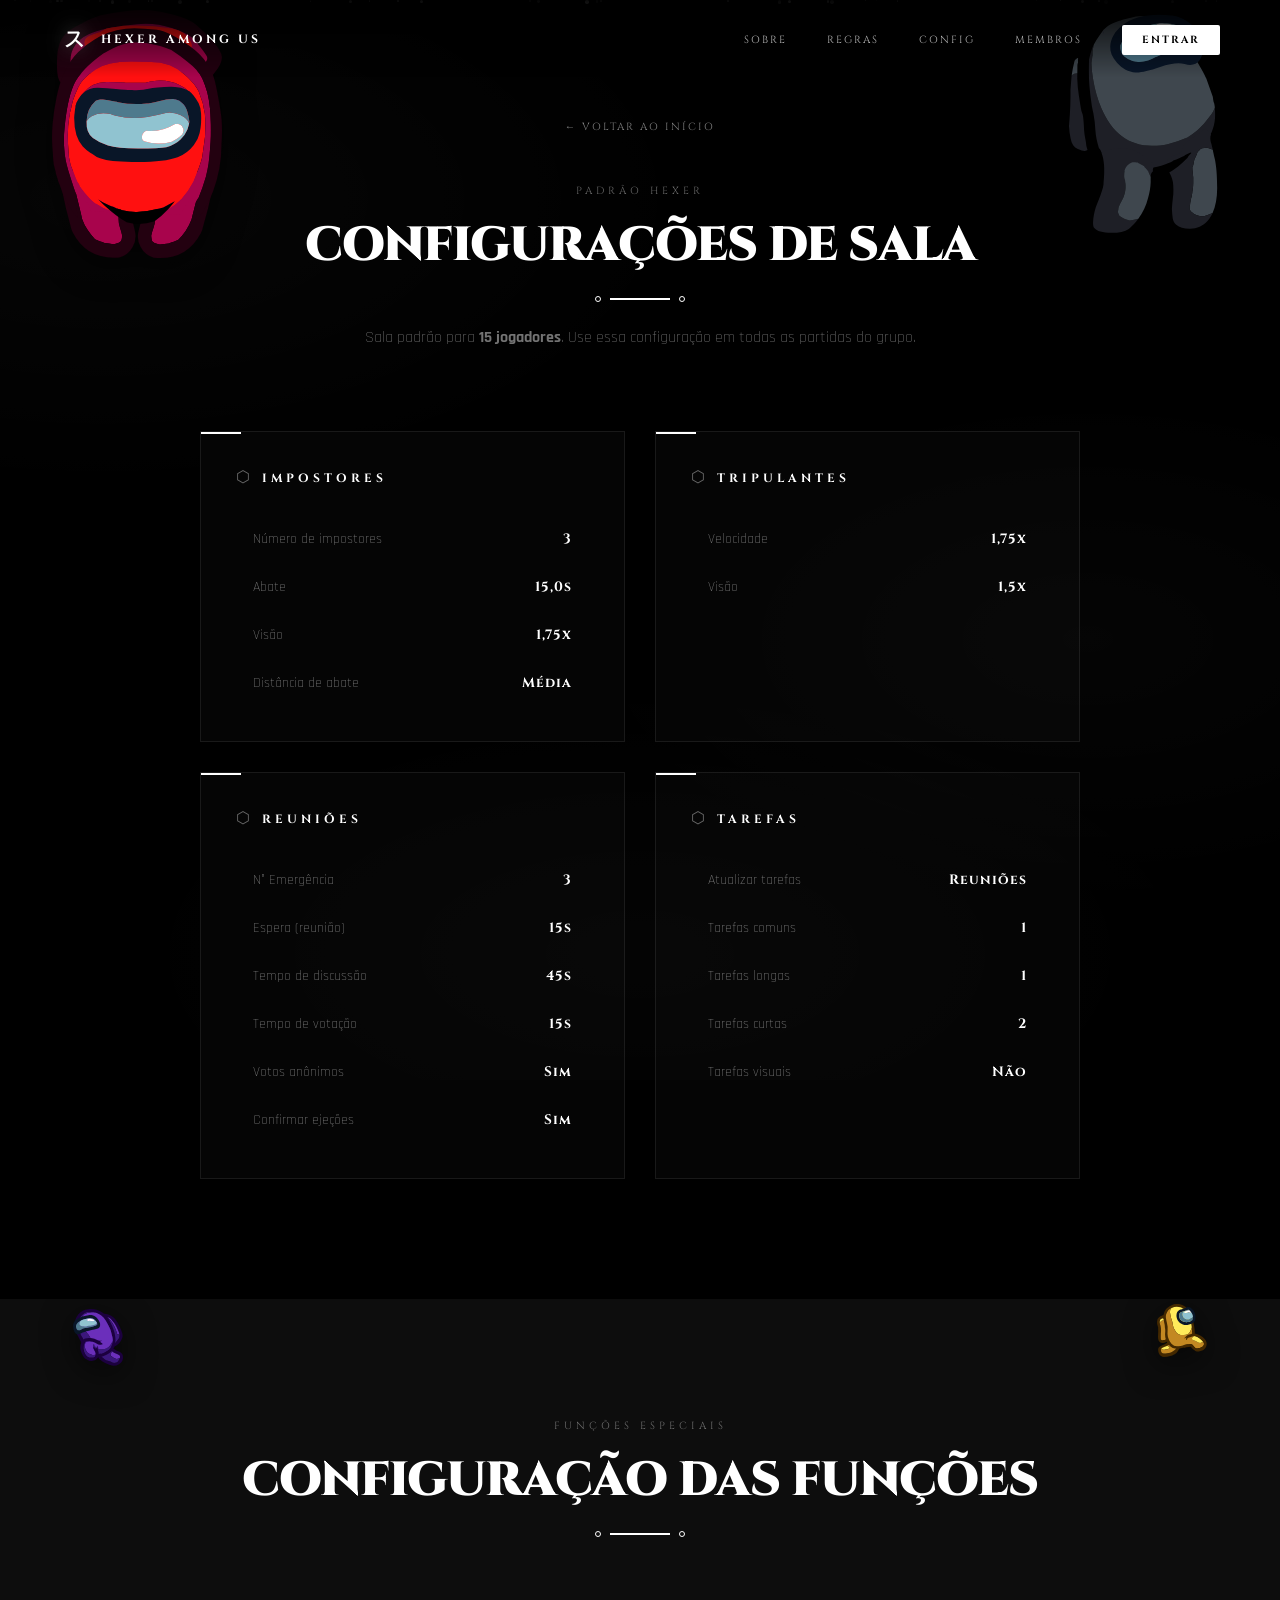
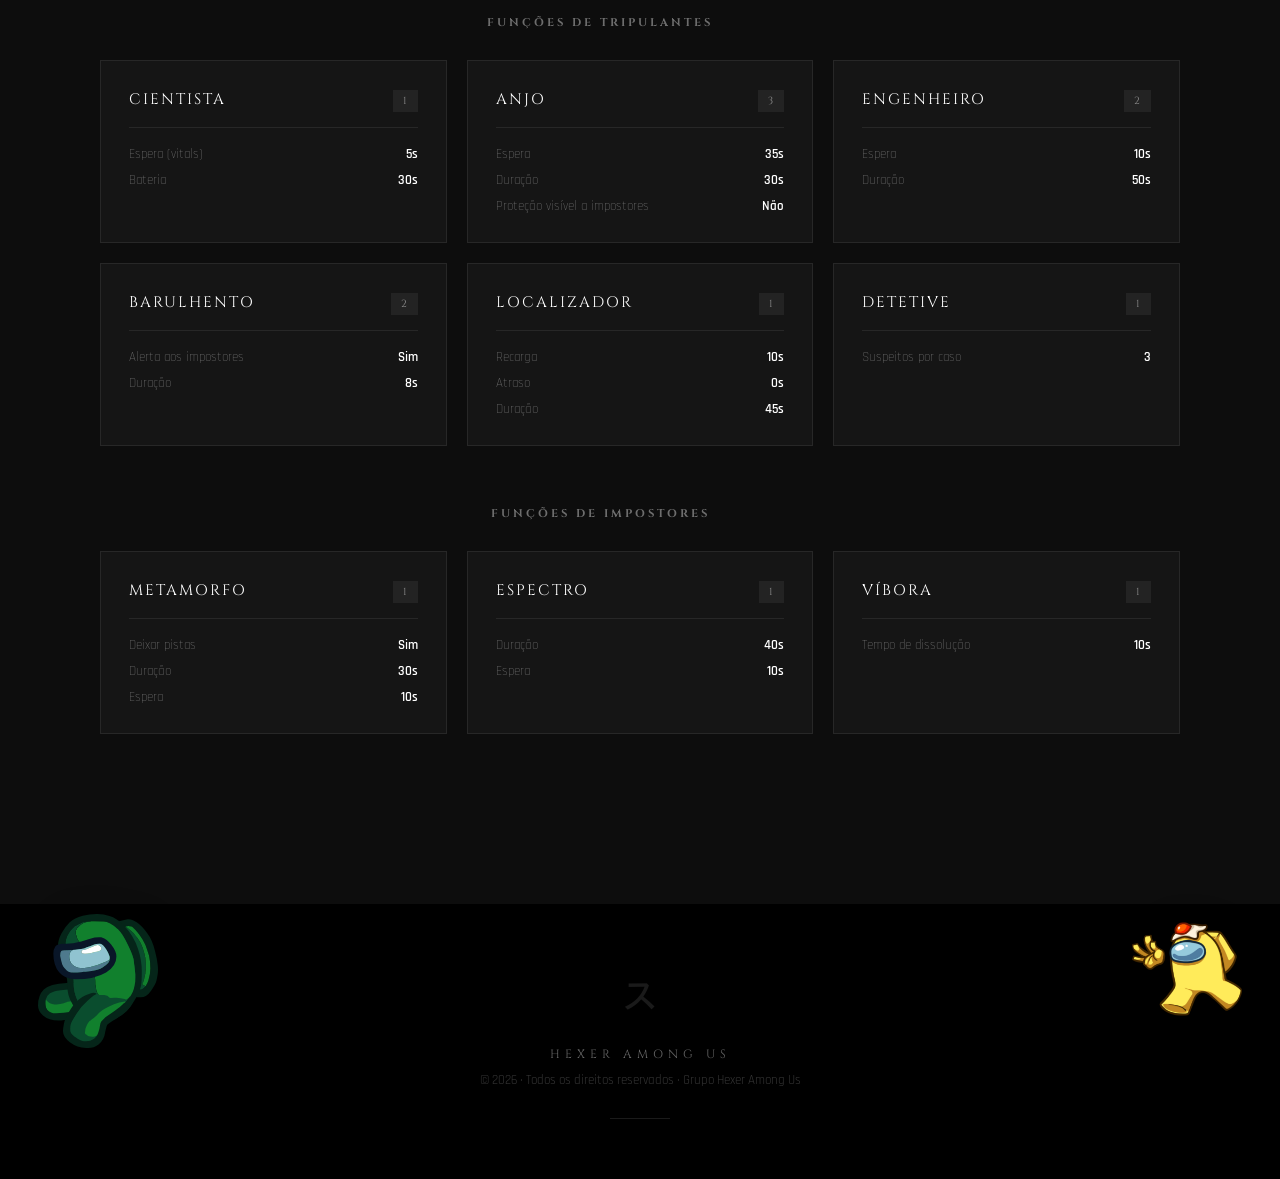
==== config.html @ e17a3321 "Add dedicated room settings page New config.html lists the group's standard Among Us lobby settings " ====
<!DOCTYPE html>
<html lang="pt-BR">
<head>
  <meta charset="UTF-8" />
  <meta name="viewport" content="width=device-width, initial-scale=1.0" />
  <title>ㇲ Hexer Among Us — Configurações</title>
  <meta name="description" content="Configurações padrão de sala do grupo Hexer Among Us: impostores, tripulantes, reuniões, tarefas e todas as funções especiais." />
  <link rel="canonical" href="https://hexer-amongus.site/config.html" />

  <!-- Open Graph -->
  <meta property="og:type" content="website" />
  <meta property="og:locale" content="pt_BR" />
  <meta property="og:site_name" content="Hexer Among Us" />
  <meta property="og:title" content="Configurações de Sala — Hexer Among Us" />
  <meta property="og:description" content="Configurações padrão de sala do grupo Hexer Among Us: impostores, tripulantes, reuniões, tarefas e todas as funções especiais." />
  <meta property="og:url" content="https://hexer-amongus.site/config.html" />
  <meta property="og:image" content="https://hexer-amongus.site/logo.png" />

  <!-- Twitter Card -->
  <meta name="twitter:card" content="summary_large_image" />
  <meta name="twitter:title" content="Configurações de Sala — Hexer Among Us" />
  <meta name="twitter:description" content="Configurações padrão de sala do grupo Hexer Among Us." />
  <meta name="twitter:image" content="https://hexer-amongus.site/logo.png" />

  <link rel="icon" type="image/png" href="logo.png">
  <link rel="apple-touch-icon" href="logo.png">
  <link rel="preconnect" href="https://fonts.googleapis.com">
  <link rel="preconnect" href="https://fonts.gstatic.com" crossorigin>
  <link href="https://fonts.googleapis.com/css2?family=Cinzel:wght@400;600;700;900&family=Metal+Mania&family=Rajdhani:wght@300;400;600;700&display=swap" rel="stylesheet">
  <link rel="stylesheet" href="style.css" />
</head>
<body>

  <!-- Névoa de fundo -->
  <div class="fog"></div>

  <!-- Partículas de fundo -->
  <div class="particles" id="particles"></div>

  <!-- NAV -->
  <nav class="navbar" id="navbar">
    <div class="nav-logo">
      <span class="symbol">ㇲ</span>
      <span class="nav-title">HEXER AMONG US</span>
    </div>
    <ul class="nav-links">
      <li><a href="index.html#sobre">SOBRE</a></li>
      <li><a href="regras.html">REGRAS</a></li>
      <li><a href="config.html">CONFIG</a></li>
      <li><a href="index.html#membros">MEMBROS</a></li>
      <li><a href="index.html#triagem" class="nav-cta">ENTRAR</a></li>
    </ul>
    <div class="hamburger" id="hamburger">
      <span></span><span></span><span></span>
    </div>
  </nav>

  <!-- CONFIGURAÇÕES GERAIS -->
  <section class="section" id="config-geral">
    <img src="crewmates/red.svg" alt="" class="crewmate-decor" style="top:10px; left:1%; --cm-w:170px; --cm-w-m:90px; --cm-rot:-9deg; --cm-delay:0.2s;">
    <img src="crewmates/black.svg" alt="" class="crewmate-decor" style="top:5px; right:1%; --cm-w:170px; --cm-w-m:90px; --cm-rot:9deg; --cm-delay:0.9s;">

    <a href="index.html" class="back-link">← VOLTAR AO INÍCIO</a>

    <div class="section-header">
      <span class="section-tag">PADRÃO HEXER</span>
      <h2 class="section-title">CONFIGURAÇÕES DE SALA</h2>
      <div class="title-line"></div>
      <p class="section-desc">Sala padrão para <strong>15 jogadores</strong>. Use essa configuração em todas as partidas do grupo.</p>
    </div>

    <div class="config-layout">
      <div class="triagem-block reveal">
        <div class="block-header">
          <span class="block-icon">⬡</span>
          <h3>IMPOSTORES</h3>
        </div>
        <div class="spec-list">
          <div class="spec-item"><span class="spec-label">Número de impostores</span><span class="spec-value">3</span></div>
          <div class="spec-item"><span class="spec-label">Abate</span><span class="spec-value">15,0s</span></div>
          <div class="spec-item"><span class="spec-label">Visão</span><span class="spec-value">1,75x</span></div>
          <div class="spec-item"><span class="spec-label">Distância de abate</span><span class="spec-value">Média</span></div>
        </div>
      </div>

      <div class="triagem-block reveal">
        <div class="block-header">
          <span class="block-icon">⬡</span>
          <h3>TRIPULANTES</h3>
        </div>
        <div class="spec-list">
          <div class="spec-item"><span class="spec-label">Velocidade</span><span class="spec-value">1,75x</span></div>
          <div class="spec-item"><span class="spec-label">Visão</span><span class="spec-value">1,5x</span></div>
        </div>
      </div>

      <div class="triagem-block reveal">
        <div class="block-header">
          <span class="block-icon">⬡</span>
          <h3>REUNIÕES</h3>
        </div>
        <div class="spec-list">
          <div class="spec-item"><span class="spec-label">N° Emergência</span><span class="spec-value">3</span></div>
          <div class="spec-item"><span class="spec-label">Espera (reunião)</span><span class="spec-value">15s</span></div>
          <div class="spec-item"><span class="spec-label">Tempo de discussão</span><span class="spec-value">45s</span></div>
          <div class="spec-item"><span class="spec-label">Tempo de votação</span><span class="spec-value">15s</span></div>
          <div class="spec-item"><span class="spec-label">Votos anônimos</span><span class="spec-value">Sim</span></div>
          <div class="spec-item"><span class="spec-label">Confirmar ejeções</span><span class="spec-value">Sim</span></div>
        </div>
      </div>

      <div class="triagem-block reveal">
        <div class="block-header">
          <span class="block-icon">⬡</span>
          <h3>TAREFAS</h3>
        </div>
        <div class="spec-list">
          <div class="spec-item"><span class="spec-label">Atualizar tarefas</span><span class="spec-value">Reuniões</span></div>
          <div class="spec-item"><span class="spec-label">Tarefas comuns</span><span class="spec-value">1</span></div>
          <div class="spec-item"><span class="spec-label">Tarefas longas</span><span class="spec-value">1</span></div>
          <div class="spec-item"><span class="spec-label">Tarefas curtas</span><span class="spec-value">2</span></div>
          <div class="spec-item"><span class="spec-label">Tarefas visuais</span><span class="spec-value">Não</span></div>
        </div>
      </div>
    </div>
  </section>

  <!-- CONFIGURAÇÃO DAS FUNÇÕES -->
  <section class="section dark-section" id="config-funcoes">
    <img src="crewmates/purple.svg" alt="" class="crewmate-decor" style="top:10px; left:1%; --cm-w:170px; --cm-w-m:90px; --cm-rot:-8deg; --cm-delay:0.5s;">
    <img src="crewmates/yellow.svg" alt="" class="crewmate-decor" style="top:5px; right:1%; --cm-w:170px; --cm-w-m:90px; --cm-rot:8deg; --cm-delay:1.3s;">

    <div class="section-header">
      <span class="section-tag">FUNÇÕES ESPECIAIS</span>
      <h2 class="section-title">CONFIGURAÇÃO DAS FUNÇÕES</h2>
      <div class="title-line"></div>
    </div>

    <h3 class="config-sub-title">FUNÇÕES DE TRIPULANTES</h3>
    <div class="roles-grid">
      <div class="role-card">
        <div class="role-card-header">
          <span class="role-name">CIENTISTA</span>
          <span class="role-count">1</span>
        </div>
        <div class="role-specs">
          <div class="role-spec"><span class="role-spec-label">Espera (vitals)</span><span class="role-spec-value">5s</span></div>
          <div class="role-spec"><span class="role-spec-label">Bateria</span><span class="role-spec-value">30s</span></div>
        </div>
      </div>

      <div class="role-card">
        <div class="role-card-header">
          <span class="role-name">ANJO</span>
          <span class="role-count">3</span>
        </div>
        <div class="role-specs">
          <div class="role-spec"><span class="role-spec-label">Espera</span><span class="role-spec-value">35s</span></div>
          <div class="role-spec"><span class="role-spec-label">Duração</span><span class="role-spec-value">30s</span></div>
          <div class="role-spec"><span class="role-spec-label">Proteção visível a impostores</span><span class="role-spec-value">Não</span></div>
        </div>
      </div>

      <div class="role-card">
        <div class="role-card-header">
          <span class="role-name">ENGENHEIRO</span>
          <span class="role-count">2</span>
        </div>
        <div class="role-specs">
          <div class="role-spec"><span class="role-spec-label">Espera</span><span class="role-spec-value">10s</span></div>
          <div class="role-spec"><span class="role-spec-label">Duração</span><span class="role-spec-value">50s</span></div>
        </div>
      </div>

      <div class="role-card">
        <div class="role-card-header">
          <span class="role-name">BARULHENTO</span>
          <span class="role-count">2</span>
        </div>
        <div class="role-specs">
          <div class="role-spec"><span class="role-spec-label">Alerta aos impostores</span><span class="role-spec-value">Sim</span></div>
          <div class="role-spec"><span class="role-spec-label">Duração</span><span class="role-spec-value">8s</span></div>
        </div>
      </div>

      <div class="role-card">
        <div class="role-card-header">
          <span class="role-name">LOCALIZADOR</span>
          <span class="role-count">1</span>
        </div>
        <div class="role-specs">
          <div class="role-spec"><span class="role-spec-label">Recarga</span><span class="role-spec-value">10s</span></div>
          <div class="role-spec"><span class="role-spec-label">Atraso</span><span class="role-spec-value">0s</span></div>
          <div class="role-spec"><span class="role-spec-label">Duração</span><span class="role-spec-value">45s</span></div>
        </div>
      </div>

      <div class="role-card">
        <div class="role-card-header">
          <span class="role-name">DETETIVE</span>
          <span class="role-count">1</span>
        </div>
        <div class="role-specs">
          <div class="role-spec"><span class="role-spec-label">Suspeitos por caso</span><span class="role-spec-value">3</span></div>
        </div>
      </div>
    </div>

    <h3 class="config-sub-title">FUNÇÕES DE IMPOSTORES</h3>
    <div class="roles-grid">
      <div class="role-card">
        <div class="role-card-header">
          <span class="role-name">METAMORFO</span>
          <span class="role-count">1</span>
        </div>
        <div class="role-specs">
          <div class="role-spec"><span class="role-spec-label">Deixar pistas</span><span class="role-spec-value">Sim</span></div>
          <div class="role-spec"><span class="role-spec-label">Duração</span><span class="role-spec-value">30s</span></div>
          <div class="role-spec"><span class="role-spec-label">Espera</span><span class="role-spec-value">10s</span></div>
        </div>
      </div>

      <div class="role-card">
        <div class="role-card-header">
          <span class="role-name">ESPECTRO</span>
          <span class="role-count">1</span>
        </div>
        <div class="role-specs">
          <div class="role-spec"><span class="role-spec-label">Duração</span><span class="role-spec-value">40s</span></div>
          <div class="role-spec"><span class="role-spec-label">Espera</span><span class="role-spec-value">10s</span></div>
        </div>
      </div>

      <div class="role-card">
        <div class="role-card-header">
          <span class="role-name">VÍBORA</span>
          <span class="role-count">1</span>
        </div>
        <div class="role-specs">
          <div class="role-spec"><span class="role-spec-label">Tempo de dissolução</span><span class="role-spec-value">10s</span></div>
        </div>
      </div>
    </div>
  </section>

  <!-- FOOTER -->
  <footer class="footer">
    <img src="crewmates/green.svg" alt="" class="crewmate-decor" style="top:10px; left:3%; --cm-w:120px; --cm-w-m:64px; --cm-rot:-6deg; --cm-delay:0.7s;">
    <img src="crewmates/amy.webp" alt="" class="crewmate-decor" style="top:10px; right:3%; --cm-w:110px; --cm-w-m:60px; --cm-rot:7deg; --cm-delay:1.6s;">
    <div class="footer-symbol">ㇲ</div>
    <div class="footer-content">
      <p class="footer-name">HEXER AMONG US</p>
      <p class="footer-copy">© 2026 · Todos os direitos reservados · Grupo Hexer Among Us</p>
    </div>
    <div class="footer-line"></div>
  </footer>

  <script src="script.js"></script>
</body>
</html>
---- style.css ----
/* ===== RESET & BASE ===== */
*, *::before, *::after { box-sizing: border-box; margin: 0; padding: 0; }

:root {
  --black: #000000;
  --white: #ffffff;
  --gray-100: #f5f5f5;
  --gray-200: #e0e0e0;
  --gray-400: #999999;
  --gray-600: #555555;
  --gray-800: #1a1a1a;
  --gray-900: #0d0d0d;
  --accent: #ffffff;
  --glow: rgba(255,255,255,0.15);
  --font-main: 'Cinzel', serif;
  --font-display: 'Metal Mania', cursive;
  --font-body: 'Rajdhani', sans-serif;
}

html { scroll-behavior: smooth; }

/* ===== CREWMATE DECOR ===== */
.crewmate-decor {
  position: absolute;
  width: var(--cm-w, 110px);
  height: auto;
  pointer-events: none;
  z-index: 1;
  filter: drop-shadow(0 8px 16px rgba(0,0,0,0.6));
  animation: crewmateFloat 4s ease-in-out infinite;
  animation-delay: var(--cm-delay, 0s);
}

@keyframes crewmateFloat {
  0%, 100% { transform: translateY(0) rotate(var(--cm-rot, 0deg)); }
  50% { transform: translateY(-16px) rotate(var(--cm-rot, 0deg)); }
}

@media (max-width: 900px) {
  .crewmate-decor { width: var(--cm-w-m, 64px); }
}

/* ===== GALLERY BANNERS ===== */
.gallery-banner {
  display: block;
  width: 100%;
  max-width: 1200px;
  margin: 60px auto 0;
  border: 1px solid rgba(255,255,255,0.1);
  box-shadow: 0 0 40px rgba(255,255,255,0.05);
}

/* ===== BACK LINK ===== */
.back-link {
  display: block;
  text-align: center;
  font-family: var(--font-main);
  font-size: 0.65rem;
  letter-spacing: 2px;
  color: rgba(255,255,255,0.5);
  text-decoration: none;
  margin-bottom: 50px;
  transition: color 0.3s;
}

.back-link:hover { color: white; }

body {
  background: var(--black);
  color: var(--white);
  font-family: var(--font-body);
  overflow-x: hidden;
}

/* ===== SCROLLBAR ===== */
::-webkit-scrollbar { width: 4px; }
::-webkit-scrollbar-track { background: #000; }
::-webkit-scrollbar-thumb { background: #fff; border-radius: 2px; }

/* ===== PARTICLES ===== */
.particles {
  position: fixed;
  top: 0; left: 0;
  width: 100%; height: 100%;
  pointer-events: none;
  z-index: 0;
  overflow: hidden;
}

.particle {
  position: absolute;
  background: white;
  border-radius: 50%;
  animation: floatParticle linear infinite;
  opacity: 0;
}

@keyframes floatParticle {
  0% { transform: translateY(100vh) rotate(0deg); opacity: 0; }
  10% { opacity: 1; }
  90% { opacity: 0.3; }
  100% { transform: translateY(-100px) rotate(720deg); opacity: 0; }
}

/* ===== FOG ===== */
.fog {
  position: fixed;
  top: -20%; left: -20%;
  width: 140%; height: 140%;
  pointer-events: none;
  z-index: 1;
  opacity: 0.5;
  background:
    radial-gradient(ellipse 50% 35% at 20% 30%, rgba(255,255,255,0.05), transparent 70%),
    radial-gradient(ellipse 40% 30% at 75% 65%, rgba(255,255,255,0.04), transparent 70%),
    radial-gradient(ellipse 45% 30% at 50% 90%, rgba(255,255,255,0.035), transparent 70%);
  animation: fogDrift 30s ease-in-out infinite;
}

@keyframes fogDrift {
  0%, 100% { transform: translate(0, 0) scale(1); }
  50% { transform: translate(-2%, 2%) scale(1.05); }
}

/* ===== NAVBAR ===== */
.navbar {
  position: fixed;
  top: 0; left: 0; right: 0;
  z-index: 100;
  display: flex;
  align-items: center;
  justify-content: space-between;
  padding: 20px 60px;
  background: linear-gradient(to bottom, rgba(0,0,0,0.9), transparent);
  transition: all 0.4s;
}

.navbar.scrolled {
  background: rgba(0,0,0,0.95);
  backdrop-filter: blur(10px);
  border-bottom: 1px solid rgba(255,255,255,0.1);
  padding: 15px 60px;
}

.nav-logo {
  display: flex;
  align-items: center;
  gap: 12px;
  text-decoration: none;
}

.nav-logo .symbol {
  font-size: 1.8rem;
  color: white;
  text-shadow: 0 0 20px rgba(255,255,255,0.6);
  animation: symbolPulse 3s ease-in-out infinite;
}

@keyframes symbolPulse {
  0%, 100% { text-shadow: 0 0 20px rgba(255,255,255,0.6); }
  50% { text-shadow: 0 0 40px rgba(255,255,255,1), 0 0 60px rgba(255,255,255,0.4); }
}

.nav-title {
  font-family: var(--font-main);
  font-size: 0.75rem;
  font-weight: 700;
  letter-spacing: 3px;
  color: white;
}

.nav-links {
  display: flex;
  list-style: none;
  gap: 40px;
  align-items: center;
}

.nav-links a {
  font-family: var(--font-main);
  font-size: 0.65rem;
  letter-spacing: 2px;
  color: rgba(255,255,255,0.7);
  text-decoration: none;
  transition: all 0.3s;
  position: relative;
}

.nav-links a::after {
  content: '';
  position: absolute;
  bottom: -4px; left: 0;
  width: 0; height: 1px;
  background: white;
  transition: width 0.3s;
}

.nav-links a:hover { color: white; }
.nav-links a:hover::after { width: 100%; }

.nav-links a.nav-cta {
  color: black;
  background: white;
  padding: 8px 20px;
  border-radius: 2px;
  font-weight: 700;
}

.nav-links a.nav-cta:hover {
  background: transparent;
  color: white;
  box-shadow: inset 0 0 0 1px white;
}

.nav-links a.nav-cta::after { display: none; }

.hamburger {
  display: none;
  flex-direction: column;
  gap: 5px;
  cursor: pointer;
  padding: 5px;
}

.hamburger span {
  width: 25px; height: 2px;
  background: white;
  transition: all 0.3s;
}

/* ===== HERO ===== */
.hero {
  position: relative;
  min-height: 100vh;
  display: flex;
  align-items: center;
  justify-content: center;
  overflow: hidden;
  z-index: 3;
}

.hero-bg-text {
  position: absolute;
  font-family: var(--font-display);
  font-size: clamp(100px, 20vw, 280px);
  font-weight: 400;
  color: transparent;
  -webkit-text-stroke: 1px rgba(255,255,255,0.05);
  top: 50%;
  left: 50%;
  transform: translate(-50%, -50%);
  white-space: nowrap;
  user-select: none;
  animation: bgTextDrift 20s ease-in-out infinite;
  z-index: 0;
}

@keyframes bgTextDrift {
  0%, 100% { transform: translate(-50%, -50%) skewX(0deg); }
  25% { transform: translate(-51%, -49%) skewX(-1deg); }
  75% { transform: translate(-49%, -51%) skewX(1deg); }
}

.hero-content {
  position: relative;
  z-index: 5;
  display: flex;
  align-items: center;
  gap: 80px;
  padding: 120px 60px 80px;
  max-width: 1200px;
  width: 100%;
}

/* Symbol */
.symbol-container {
  position: relative;
  width: 220px;
  height: 220px;
  flex-shrink: 0;
  display: flex;
  align-items: center;
  justify-content: center;
}

.symbol-ring {
  position: absolute;
  border-radius: 50%;
  border: 1px solid rgba(255,255,255,0.3);
  animation: ringRotate linear infinite;
}

.ring-1 { width: 100%; height: 100%; animation-duration: 20s; animation-direction: normal; }
.ring-2 { width: 80%; height: 80%; animation-duration: 14s; animation-direction: reverse; border-style: dashed; }
.ring-3 { width: 60%; height: 60%; animation-duration: 8s; animation-direction: normal; border-color: rgba(255,255,255,0.6); }

@keyframes ringRotate {
  from { transform: rotate(0deg); }
  to { transform: rotate(360deg); }
}

.hero-logo {
  width: 85%;
  height: 85%;
  object-fit: contain;
  border-radius: 50%;
  z-index: 2;
  animation: logoGlow 3s ease-in-out infinite;
  filter: drop-shadow(0 0 20px rgba(255,255,255,0.4));
}

@keyframes logoGlow {
  0%, 100% {
    filter: drop-shadow(0 0 20px rgba(255,255,255,0.4));
    transform: scale(1);
  }
  50% {
    filter: drop-shadow(0 0 40px rgba(255,255,255,0.8)) drop-shadow(0 0 80px rgba(255,255,255,0.3));
    transform: scale(1.03);
  }
}

/* Hero text */
.hero-text {
  flex: 1;
}

.hero-tag {
  font-family: var(--font-main);
  font-size: 0.65rem;
  letter-spacing: 5px;
  color: rgba(255,255,255,0.5);
  margin-bottom: 20px;
  animation: fadeInUp 0.8s ease 0.2s both;
}

.hero-title {
  font-family: var(--font-main);
  font-weight: 900;
  line-height: 1;
  margin-bottom: 25px;
}

.hero-title .line-1 {
  display: block;
  font-family: var(--font-display);
  font-weight: 400;
  font-size: clamp(3.2rem, 9vw, 6.5rem);
  background: linear-gradient(180deg, #ffffff 0%, #c7c7c7 40%, #7a7a7a 55%, #e8e8e8 75%, #9a9a9a 100%);
  -webkit-background-clip: text;
  background-clip: text;
  color: transparent;
  text-shadow: 0 2px 20px rgba(255,255,255,0.15);
  animation: fadeInUp 0.8s ease 0.4s both;
  letter-spacing: 1px;
}

.hero-title .line-2 {
  display: block;
  font-size: clamp(1.5rem, 4vw, 3rem);
  color: rgba(255,255,255,0.6);
  letter-spacing: 8px;
  animation: fadeInUp 0.8s ease 0.6s both;
}

.hero-sub {
  font-family: var(--font-body);
  font-size: 1.1rem;
  color: rgba(255,255,255,0.5);
  line-height: 1.8;
  margin-bottom: 40px;
  font-weight: 300;
  animation: fadeInUp 0.8s ease 0.8s both;
}

.hero-buttons {
  display: flex;
  gap: 20px;
  flex-wrap: wrap;
  animation: fadeInUp 0.8s ease 1s both;
}

@keyframes fadeInUp {
  from { opacity: 0; transform: translateY(30px); }
  to { opacity: 1; transform: translateY(0); }
}

/* Buttons */
.btn {
  font-family: var(--font-main);
  font-size: 0.7rem;
  letter-spacing: 2px;
  padding: 15px 35px;
  text-decoration: none;
  display: inline-flex;
  align-items: center;
  gap: 10px;
  transition: all 0.3s;
  border: none;
  cursor: pointer;
  position: relative;
  overflow: hidden;
}

.btn::before {
  content: '';
  position: absolute;
  top: 0; left: -100%;
  width: 100%; height: 100%;
  background: linear-gradient(90deg, transparent, rgba(255,255,255,0.1), transparent);
  transition: left 0.5s;
}

.btn:hover::before { left: 100%; }

.btn-primary {
  background: white;
  color: black;
  font-weight: 700;
  clip-path: polygon(10px 0%, 100% 0%, calc(100% - 10px) 100%, 0% 100%);
}

.btn-primary:hover {
  background: transparent;
  color: white;
  box-shadow: inset 0 0 0 2px white, 0 0 30px rgba(255,255,255,0.3);
  clip-path: polygon(10px 0%, 100% 0%, calc(100% - 10px) 100%, 0% 100%);
}

.btn-secondary {
  background: transparent;
  color: white;
  border: 1px solid rgba(255,255,255,0.4);
}

.btn-secondary:hover {
  border-color: white;
  box-shadow: 0 0 20px rgba(255,255,255,0.2);
}

.btn-large {
  padding: 20px 50px;
  font-size: 0.85rem;
  letter-spacing: 3px;
}

.btn-icon {
  font-size: 1.1rem;
}

/* Scroll indicator */
.scroll-indicator {
  position: absolute;
  bottom: 40px;
  left: 50%;
  transform: translateX(-50%);
  display: flex;
  flex-direction: column;
  align-items: center;
  gap: 10px;
  z-index: 5;
  animation: fadeIn 1s ease 1.5s both;
}

@keyframes fadeIn {
  from { opacity: 0; }
  to { opacity: 1; }
}

.scroll-line {
  width: 1px;
  height: 50px;
  background: linear-gradient(to bottom, transparent, white);
  animation: scrollLine 2s ease-in-out infinite;
}

@keyframes scrollLine {
  0%, 100% { transform: scaleY(1); opacity: 1; }
  50% { transform: scaleY(0.5); opacity: 0.5; }
}

.scroll-indicator span { display: none; }

/* ===== SECTIONS ===== */
.section {
  position: relative;
  z-index: 3;
  padding: 120px 60px;
  max-width: 1200px;
  margin: 0 auto;
}

.dark-section {
  background: var(--gray-900);
  max-width: 100%;
  padding: 120px 0;
}

.dark-section > * {
  max-width: 1200px;
  margin-left: auto;
  margin-right: auto;
  padding-left: 60px;
  padding-right: 60px;
}

.dark-section .section-header {
  max-width: 1200px;
  padding-left: 60px;
  padding-right: 60px;
}

.section-header {
  text-align: center;
  margin-bottom: 80px;
}

.section-tag {
  font-family: var(--font-main);
  font-size: 0.65rem;
  letter-spacing: 4px;
  color: rgba(255,255,255,0.4);
  display: block;
  margin-bottom: 15px;
}

.section-title {
  font-family: var(--font-main);
  font-size: clamp(1.8rem, 4vw, 3rem);
  font-weight: 900;
  letter-spacing: -1px;
  color: white;
  margin-bottom: 20px;
}

.title-line {
  width: 60px;
  height: 2px;
  background: white;
  margin: 0 auto;
  position: relative;
}

.title-line::before, .title-line::after {
  content: '';
  position: absolute;
  top: 50%;
  transform: translateY(-50%);
  width: 6px; height: 6px;
  border: 1px solid white;
  border-radius: 50%;
}

.title-line::before { left: -15px; }
.title-line::after { right: -15px; }

.section-desc {
  max-width: 560px;
  margin: 24px auto 0;
  font-size: 1rem;
  color: rgba(255,255,255,0.45);
  font-weight: 300;
  line-height: 1.7;
}

/* ===== CONFIG PAGE ===== */
.config-layout {
  display: grid;
  grid-template-columns: 1fr 1fr;
  gap: 30px;
  max-width: 1000px;
  margin: 0 auto;
  padding: 0 60px;
}

.spec-list {
  display: flex;
  flex-direction: column;
  gap: 2px;
}

.spec-item {
  display: flex;
  justify-content: space-between;
  align-items: center;
  gap: 20px;
  padding: 13px 16px;
  border: 1px solid transparent;
  transition: all 0.3s;
}

.spec-item:hover {
  border-color: rgba(255,255,255,0.1);
  background: rgba(255,255,255,0.03);
}

.spec-label {
  font-size: 0.85rem;
  color: rgba(255,255,255,0.5);
  font-weight: 300;
}

.spec-value {
  font-family: var(--font-main);
  font-size: 0.85rem;
  font-weight: 700;
  letter-spacing: 1px;
  color: white;
  flex-shrink: 0;
  text-align: right;
}

.config-sub-title {
  font-family: var(--font-main);
  font-size: 0.7rem;
  letter-spacing: 3px;
  color: rgba(255,255,255,0.4);
  text-align: center;
  margin: 60px 0 30px;
}

.config-sub-title:first-of-type { margin-top: 0; }

.roles-grid {
  display: grid;
  grid-template-columns: repeat(auto-fill, minmax(260px, 1fr));
  gap: 20px;
  max-width: 1200px;
  margin: 0 auto 50px;
  padding: 0 60px;
}

.role-card {
  background: rgba(255,255,255,0.03);
  border: 1px solid rgba(255,255,255,0.08);
  padding: 28px;
  transition: all 0.3s;
}

.role-card:hover {
  background: rgba(255,255,255,0.06);
  border-color: rgba(255,255,255,0.2);
}

.role-card-header {
  display: flex;
  justify-content: space-between;
  align-items: baseline;
  margin-bottom: 18px;
  padding-bottom: 15px;
  border-bottom: 1px solid rgba(255,255,255,0.08);
}

.role-name {
  font-family: var(--font-main);
  font-size: 0.95rem;
  letter-spacing: 2px;
  color: white;
}

.role-count {
  font-family: var(--font-main);
  font-size: 0.65rem;
  letter-spacing: 1px;
  color: rgba(255,255,255,0.5);
  background: rgba(255,255,255,0.06);
  padding: 4px 10px;
}

.role-specs {
  display: flex;
  flex-direction: column;
  gap: 10px;
}

.role-spec {
  display: flex;
  justify-content: space-between;
  gap: 12px;
  font-size: 0.8rem;
}

.role-spec-label {
  color: rgba(255,255,255,0.4);
  font-weight: 300;
}

.role-spec-value {
  color: white;
  font-weight: 600;
  text-align: right;
  flex-shrink: 0;
}

@media (max-width: 900px) {
  .config-layout { grid-template-columns: 1fr; padding: 0 25px; }
  .roles-grid { padding: 0 25px; grid-template-columns: 1fr; }
}

/* ===== ABOUT CARDS ===== */
.about-grid {
  display: grid;
  grid-template-columns: repeat(3, 1fr);
  gap: 30px;
  margin-bottom: 80px;
}

.about-card {
  background: rgba(255,255,255,0.03);
  border: 1px solid rgba(255,255,255,0.08);
  padding: 40px 30px;
  position: relative;
  overflow: hidden;
  transition: all 0.4s;
  opacity: 0;
  transform: translateY(30px);
  animation: cardReveal 0.6s ease forwards;
}

.about-card:hover {
  background: rgba(255,255,255,0.07);
  border-color: rgba(255,255,255,0.3);
  transform: translateY(-5px) !important;
}

.about-card::before {
  content: '';
  position: absolute;
  top: 0; left: 0;
  width: 3px; height: 0;
  background: white;
  transition: height 0.4s;
}

.about-card:hover::before { height: 100%; }

.about-card.featured {
  background: rgba(255,255,255,0.06);
  border-color: rgba(255,255,255,0.2);
  transform: translateY(-10px) !important;
}

.about-card.featured:hover {
  transform: translateY(-15px) !important;
}

.card-badge {
  position: absolute;
  top: 20px; right: 20px;
  font-family: var(--font-main);
  font-size: 0.5rem;
  letter-spacing: 2px;
  color: black;
  background: white;
  padding: 4px 10px;
}

.card-icon {
  width: 60px;
  height: 60px;
  margin-bottom: 25px;
  display: flex;
  align-items: center;
  justify-content: center;
}

.card-icon svg { width: 40px; height: 40px; }

.symbol-small {
  font-size: 2.5rem;
  color: white;
  text-shadow: 0 0 20px rgba(255,255,255,0.5);
}

.about-card h3 {
  font-family: var(--font-main);
  font-size: 0.9rem;
  letter-spacing: 3px;
  margin-bottom: 15px;
  color: white;
}

.about-card p {
  font-size: 0.95rem;
  color: rgba(255,255,255,0.5);
  line-height: 1.8;
  font-weight: 300;
}

@keyframes cardReveal {
  to { opacity: 1; transform: translateY(0); }
}

/* ===== RULES ===== */
.rules-grid {
  display: grid;
  grid-template-columns: 1fr;
  max-width: 800px;
  margin: 0 auto;
  gap: 2px;
  background: rgba(255,255,255,0.05);
}

.rule-item {
  display: flex;
  gap: 25px;
  padding: 35px 40px;
  background: var(--gray-900);
  transition: all 0.3s;
  opacity: 0;
  transform: translateX(-20px);
}

.rule-item.visible {
  animation: slideIn 0.5s ease forwards;
}

@keyframes slideIn {
  to { opacity: 1; transform: translateX(0); }
}

.rule-item:hover {
  background: rgba(255,255,255,0.05);
}

.rule-number {
  font-family: var(--font-main);
  font-size: 2rem;
  font-weight: 900;
  color: rgba(255,255,255,0.1);
  flex-shrink: 0;
  line-height: 1;
  transition: color 0.3s;
}

.rule-item:hover .rule-number { color: rgba(255,255,255,0.4); }

.rule-content h4 {
  font-family: var(--font-main);
  font-size: 0.75rem;
  letter-spacing: 2px;
  margin-bottom: 10px;
  color: white;
}

.rule-content p {
  font-size: 0.9rem;
  color: rgba(255,255,255,0.4);
  line-height: 1.7;
}

/* ===== HIERARCHY ===== */
.hierarchy {
  display: flex;
  flex-direction: column;
  gap: 3px;
}

.tier {
  display: flex;
  align-items: center;
  gap: 40px;
  padding: 35px 50px;
  background: rgba(255,255,255,0.02);
  border: 1px solid rgba(255,255,255,0.06);
  position: relative;
  overflow: hidden;
  transition: all 0.4s;
  opacity: 0;
  transform: translateX(-30px);
}

.tier.visible {
  animation: tierReveal 0.6s ease forwards;
}

@keyframes tierReveal {
  to { opacity: 1; transform: translateX(0); }
}

.tier:hover {
  background: rgba(255,255,255,0.06);
  border-color: rgba(255,255,255,0.2);
  padding-left: 60px;
}

.tier-1 {
  background: rgba(255,255,255,0.06);
  border-color: rgba(255,255,255,0.2);
}

.tier-badge {
  font-size: 2rem;
  min-width: 80px;
  text-align: center;
  color: white;
  text-shadow: 0 0 20px rgba(255,255,255,0.5);
}

.tier-rank {
  font-family: var(--font-main);
  font-size: 0.55rem;
  letter-spacing: 4px;
  color: rgba(255,255,255,0.4);
  display: block;
  margin-bottom: 8px;
}

.tier-info h3 {
  font-family: var(--font-main);
  font-size: 1rem;
  letter-spacing: 3px;
  margin-bottom: 8px;
  color: white;
}

.tier-info p {
  font-size: 0.9rem;
  color: rgba(255,255,255,0.4);
}

.tier-glow {
  position: absolute;
  right: -50px; top: 50%;
  transform: translateY(-50%);
  width: 200px; height: 200px;
  background: radial-gradient(circle, rgba(255,255,255,0.05), transparent 70%);
  pointer-events: none;
}

/* ===== CTA ===== */
.cta-section {
  position: relative;
  text-align: center;
  padding: 150px 60px;
  max-width: 100%;
  background: rgba(255,255,255,0.02);
  border-top: 1px solid rgba(255,255,255,0.08);
  border-bottom: 1px solid rgba(255,255,255,0.08);
  overflow: hidden;
}

.cta-bg-symbol {
  position: absolute;
  font-size: 30vw;
  color: transparent;
  -webkit-text-stroke: 1px rgba(255,255,255,0.03);
  top: 50%;
  left: 50%;
  transform: translate(-50%, -50%);
  user-select: none;
  animation: bgSymbolRotate 30s linear infinite;
  pointer-events: none;
}

@keyframes bgSymbolRotate {
  0% { transform: translate(-50%, -50%) rotate(0deg) scale(1); }
  50% { transform: translate(-50%, -50%) rotate(180deg) scale(1.1); }
  100% { transform: translate(-50%, -50%) rotate(360deg) scale(1); }
}

.cta-content {
  position: relative;
  z-index: 5;
  max-width: 700px;
  margin: 0 auto;
}

.cta-title {
  font-family: var(--font-main);
  font-size: clamp(2.5rem, 6vw, 5rem);
  font-weight: 900;
  line-height: 1.1;
  margin: 20px 0 30px;
  color: white;
}

.cta-title span {
  -webkit-text-stroke: 2px white;
  color: transparent;
}

.cta-desc {
  font-size: 1.1rem;
  color: rgba(255,255,255,0.5);
  line-height: 1.8;
  margin-bottom: 50px;
}

.cta-steps {
  display: flex;
  align-items: center;
  justify-content: center;
  gap: 20px;
  margin-bottom: 50px;
  flex-wrap: wrap;
}

.step {
  display: flex;
  flex-direction: column;
  align-items: center;
  gap: 10px;
}

.step-num {
  width: 50px;
  height: 50px;
  border: 2px solid rgba(255,255,255,0.3);
  display: flex;
  align-items: center;
  justify-content: center;
  font-family: var(--font-main);
  font-size: 1rem;
  font-weight: 700;
  color: white;
  transition: all 0.3s;
}

.step:hover .step-num {
  border-color: white;
  background: rgba(255,255,255,0.1);
  box-shadow: 0 0 20px rgba(255,255,255,0.2);
}

.step span {
  font-family: var(--font-main);
  font-size: 0.5rem;
  letter-spacing: 2px;
  color: rgba(255,255,255,0.4);
  text-align: center;
  max-width: 80px;
}

.step-arrow {
  font-size: 1.2rem;
  color: rgba(255,255,255,0.2);
  margin-top: -20px;
}

.whatsapp-btn {
  clip-path: none;
  border-radius: 0;
}

.whatsapp-icon {
  width: 22px;
  height: 22px;
}

.cta-note {
  margin-top: 20px;
  font-size: 0.8rem;
  color: rgba(255,255,255,0.25);
  font-style: italic;
}

/* ===== TRIAGEM ===== */
.triagem-layout {
  display: flex;
  justify-content: center;
  max-width: 700px;
  margin: 0 auto;
  padding: 0 60px;
}

.triagem-col {
  display: flex;
  flex-direction: column;
  gap: 30px;
}

.triagem-block {
  background: rgba(255,255,255,0.02);
  border: 1px solid rgba(255,255,255,0.08);
  padding: 35px;
  position: relative;
}

.triagem-block::before {
  content: '';
  position: absolute;
  top: 0; left: 0;
  width: 40px; height: 2px;
  background: white;
}

.block-header {
  display: flex;
  align-items: center;
  gap: 12px;
  margin-bottom: 28px;
}

.block-icon {
  font-size: 1rem;
  color: rgba(255,255,255,0.4);
}

.block-header h3 {
  font-family: var(--font-main);
  font-size: 0.75rem;
  letter-spacing: 4px;
  color: white;
}

/* Requisitos */
.req-list {
  list-style: none;
  display: flex;
  flex-direction: column;
  gap: 14px;
}

.req-item {
  display: flex;
  align-items: flex-start;
  gap: 14px;
  padding: 14px 16px;
  border: 1px solid transparent;
  transition: all 0.3s;
}

.req-item:hover {
  border-color: rgba(255,255,255,0.1);
  background: rgba(255,255,255,0.03);
}

.req-status {
  font-family: var(--font-main);
  font-size: 0.85rem;
  font-weight: 700;
  flex-shrink: 0;
  width: 22px;
  text-align: center;
  margin-top: 2px;
}

.req-ok .req-status { color: white; }
.req-x .req-status { color: rgba(255,255,255,0.3); }
.req-x { opacity: 0.6; }

.req-item div {
  display: flex;
  flex-direction: column;
  gap: 3px;
}

.req-item strong {
  font-family: var(--font-main);
  font-size: 0.65rem;
  letter-spacing: 2px;
  color: white;
}

.req-item span {
  font-size: 0.85rem;
  color: rgba(255,255,255,0.4);
  font-weight: 300;
}

/* Process timeline */
.process-timeline {
  display: flex;
  flex-direction: column;
  gap: 0;
}

.process-step {
  display: grid;
  grid-template-columns: 20px 2px 1fr;
  gap: 0 18px;
  align-items: start;
}

.ps-dot {
  width: 12px;
  height: 12px;
  border: 2px solid rgba(255,255,255,0.3);
  border-radius: 50%;
  margin-top: 4px;
  transition: all 0.3s;
  position: relative;
  left: 4px;
}

.ps-dot.active, .ps-dot.final {
  border-color: white;
  background: white;
  box-shadow: 0 0 12px rgba(255,255,255,0.5);
}

.ps-line {
  width: 2px;
  min-height: 55px;
  background: rgba(255,255,255,0.1);
  justify-self: center;
}

.ps-content {
  padding-bottom: 28px;
  grid-column: 3;
}

.ps-content strong {
  display: block;
  font-family: var(--font-main);
  font-size: 0.65rem;
  letter-spacing: 2px;
  color: white;
  margin-bottom: 5px;
}

.ps-content span {
  font-size: 0.85rem;
  color: rgba(255,255,255,0.4);
  font-weight: 300;
  line-height: 1.6;
}

.process-step:hover .ps-dot {
  border-color: white;
  background: rgba(255,255,255,0.2);
}

/* Triagem CTA */
.triagem-cta {
  margin-top: 25px;
  display: flex;
  flex-direction: column;
  align-items: center;
  gap: 12px;
}

.triagem-cta .btn-primary {
  width: 100%;
  justify-content: center;
}

/* Mobile triagem */
@media (max-width: 900px) {
  .triagem-layout {
    padding: 0 25px;
  }
}

/* ===== FOOTER ===== */
.footer {
  position: relative;
  z-index: 3;
  text-align: center;
  padding: 60px;
  background: var(--black);
}

.footer-symbol {
  font-size: 3rem;
  color: rgba(255,255,255,0.1);
  margin-bottom: 20px;
}

.footer-name {
  font-family: var(--font-main);
  font-size: 0.75rem;
  letter-spacing: 5px;
  color: rgba(255,255,255,0.4);
  margin-bottom: 10px;
}

.footer-copy {
  font-size: 0.8rem;
  color: rgba(255,255,255,0.2);
}

.footer-line {
  width: 60px;
  height: 1px;
  background: rgba(255,255,255,0.1);
  margin: 30px auto 0;
}

/* ===== GLITCH EFFECT (on hover) ===== */
.hero-title .line-1:hover {
  animation: glitch 0.3s ease;
}

@keyframes glitch {
  0% { transform: none; }
  20% { transform: skewX(-5deg) translateX(-5px); filter: blur(1px); }
  40% { transform: skewX(5deg) translateX(5px); }
  60% { transform: skewX(-2deg) translateX(-2px); }
  80% { transform: skewX(2deg) translateX(2px); }
  100% { transform: none; filter: none; }
}

/* ===== REVEAL ANIMATION ===== */
.reveal {
  opacity: 0;
  transform: translateY(40px);
  transition: opacity 0.7s ease, transform 0.7s ease;
}

.reveal.visible {
  opacity: 1;
  transform: translateY(0);
}

/* ===== MOBILE ===== */
@media (max-width: 900px) {
  .navbar { padding: 15px 25px; }
  .navbar.scrolled { padding: 12px 25px; }
  .nav-links { display: none; position: absolute; top: 100%; left: 0; right: 0; background: rgba(0,0,0,0.98); flex-direction: column; padding: 30px; gap: 25px; }
  .nav-links.open { display: flex; }
  .hamburger { display: flex; }

  .hero-content { flex-direction: column; text-align: center; padding: 120px 25px 80px; gap: 40px; }
  .hero-buttons { justify-content: center; }
  .symbol-container { width: 160px; height: 160px; }
  .symbol-main { font-size: 3.5rem; }

  .section { padding: 80px 25px; }
  .about-grid { grid-template-columns: 1fr; }
  .about-card.featured { transform: none !important; }

  .tier { padding: 25px; gap: 20px; }
  .tier:hover { padding-left: 35px; }

  .cta-steps { gap: 10px; }
  .step-arrow { display: none; }

  .dark-section > * { padding-left: 25px; padding-right: 25px; }
  .dark-section .section-header { padding-left: 25px; padding-right: 25px; }

  .cta-section { padding: 80px 25px; }
}

@media (max-width: 500px) {
  .hero-title .line-1 { font-size: 2.5rem; }
  .hero-title .line-2 { font-size: 1.2rem; }
  .btn { font-size: 0.6rem; padding: 12px 25px; }
  .btn-large { padding: 16px 30px; }
}
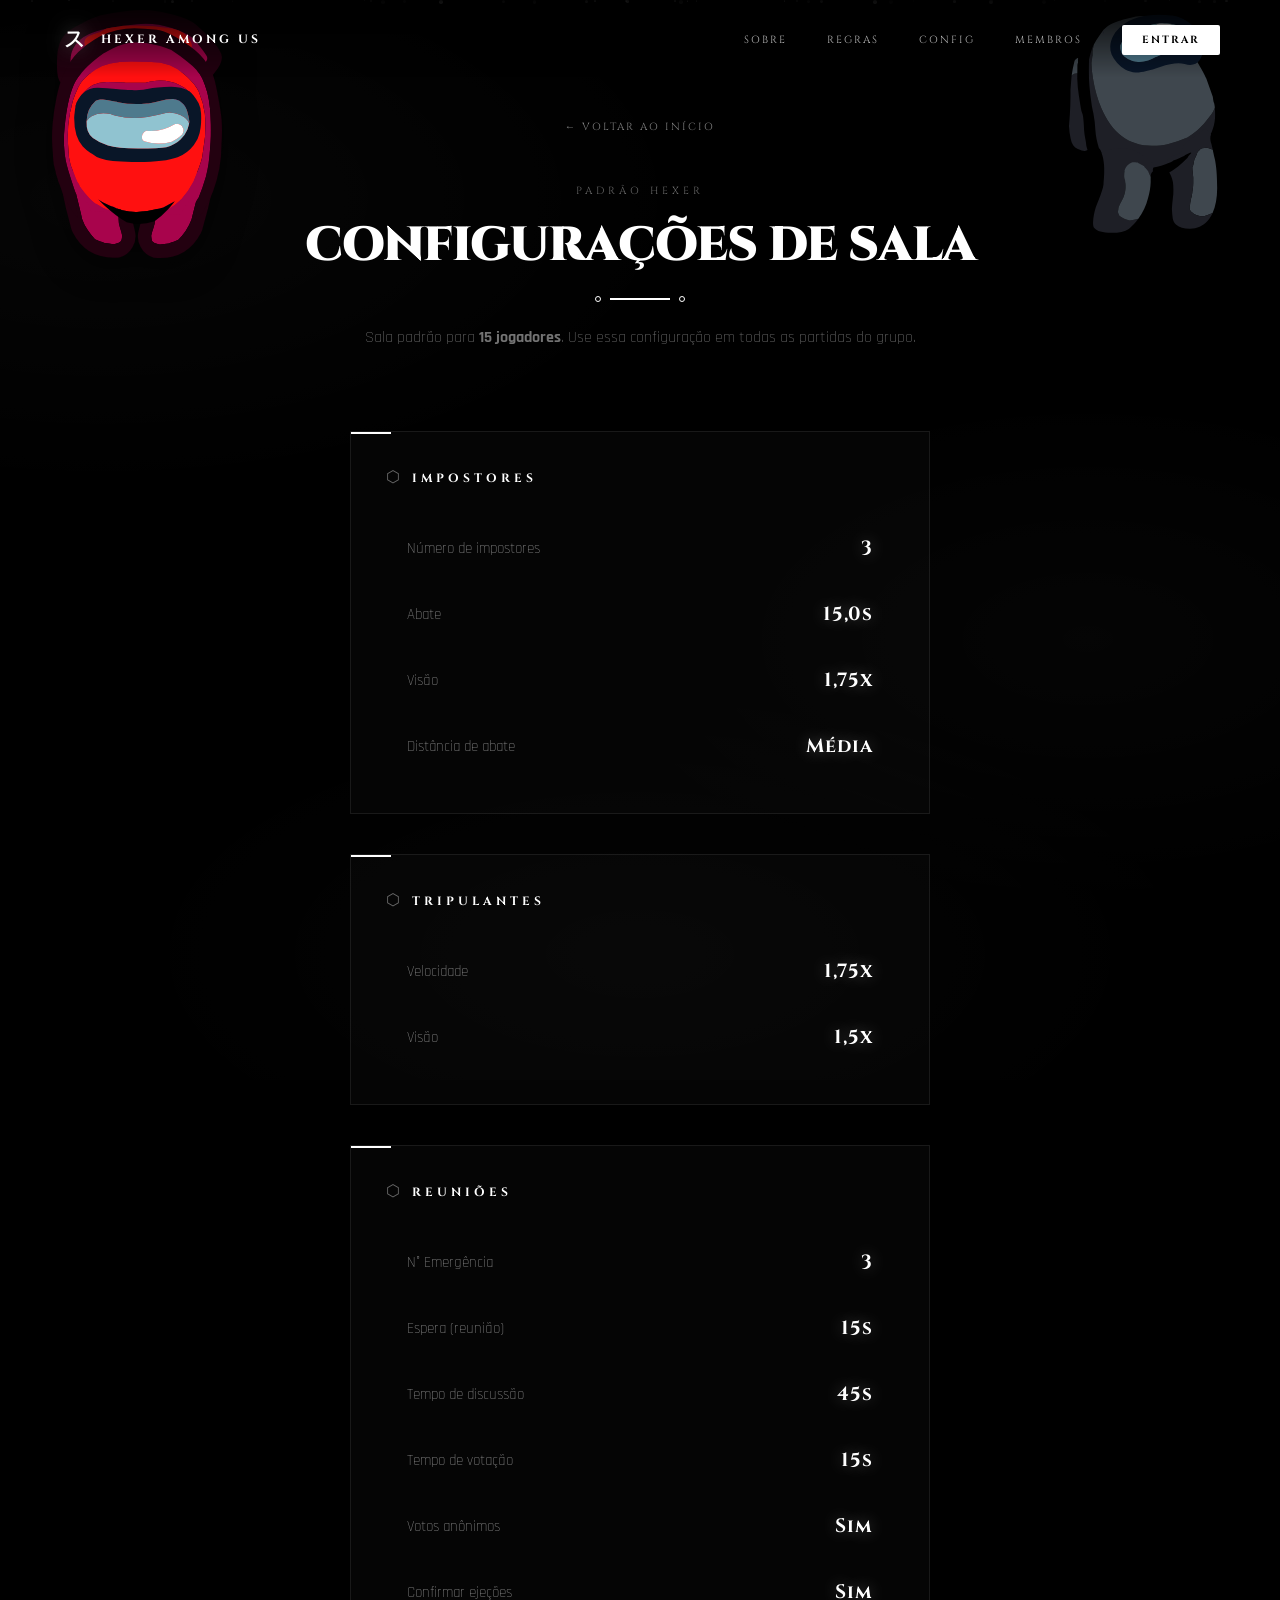
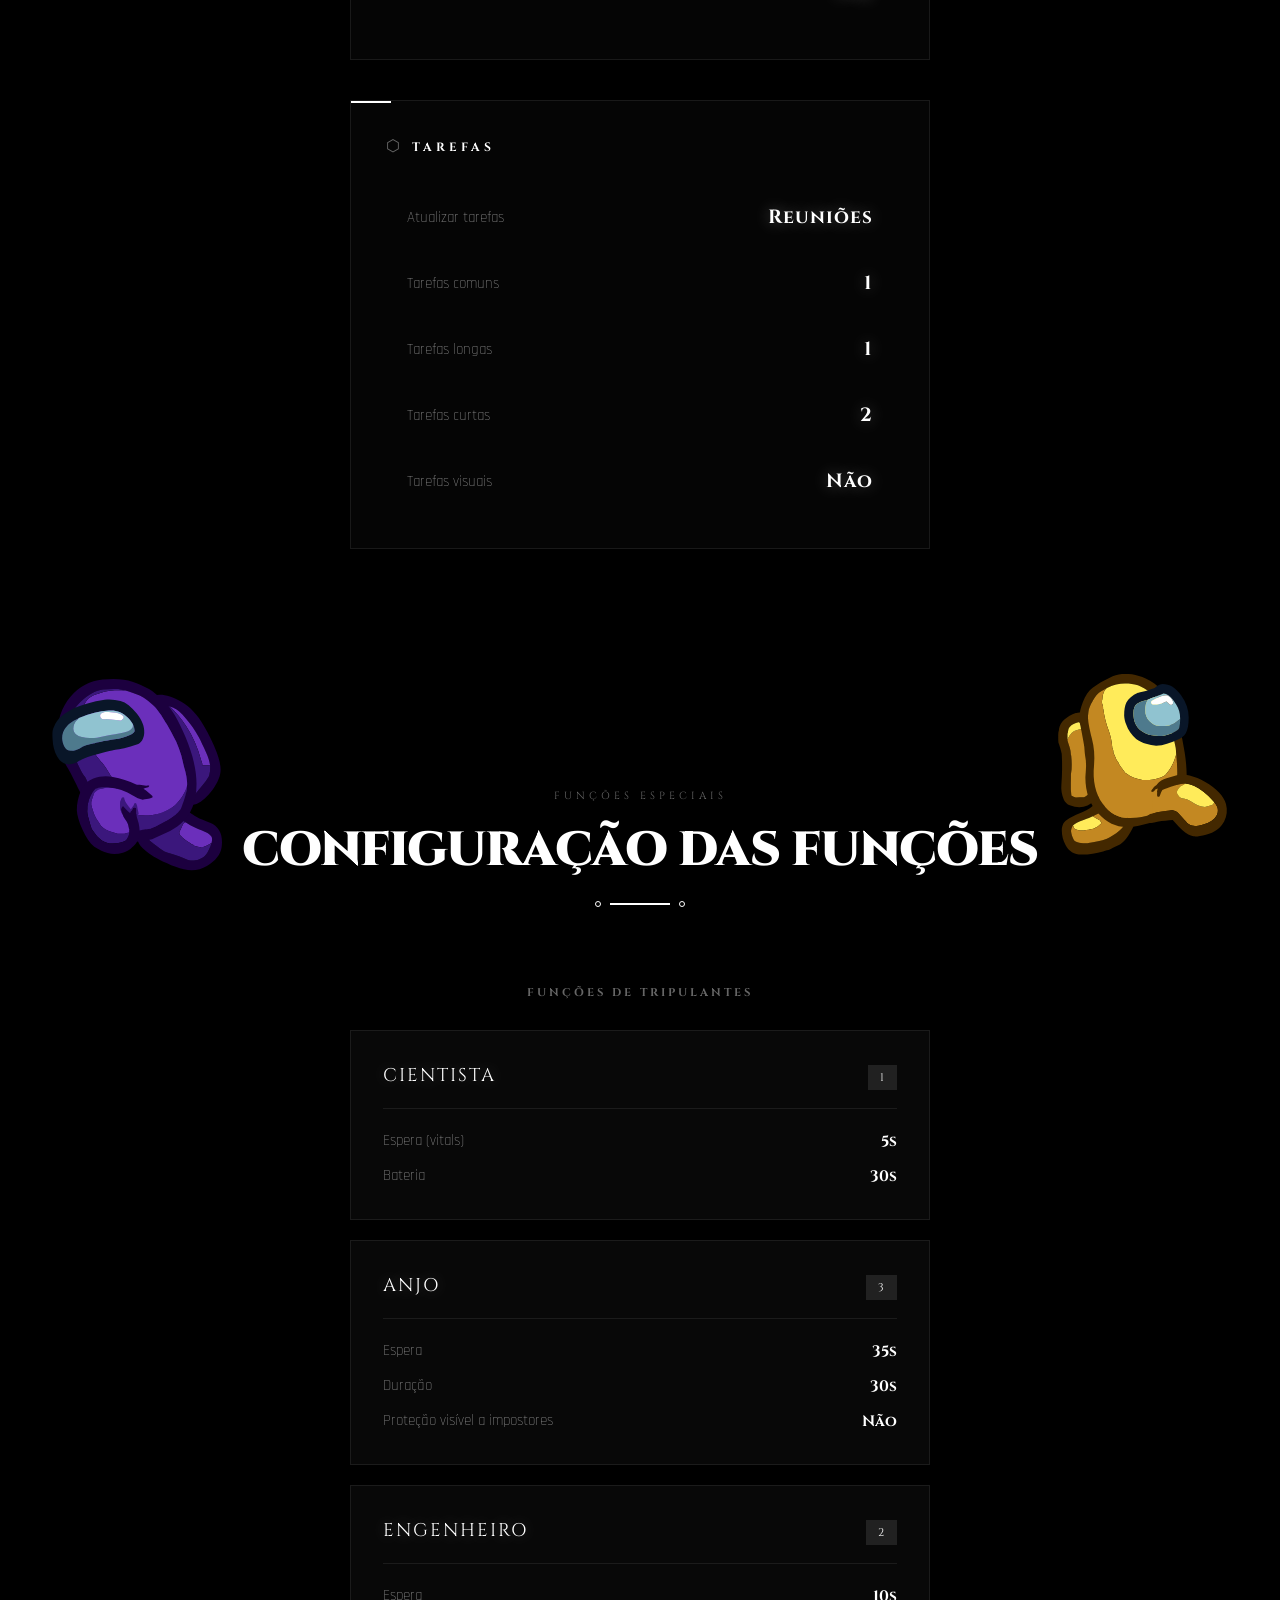
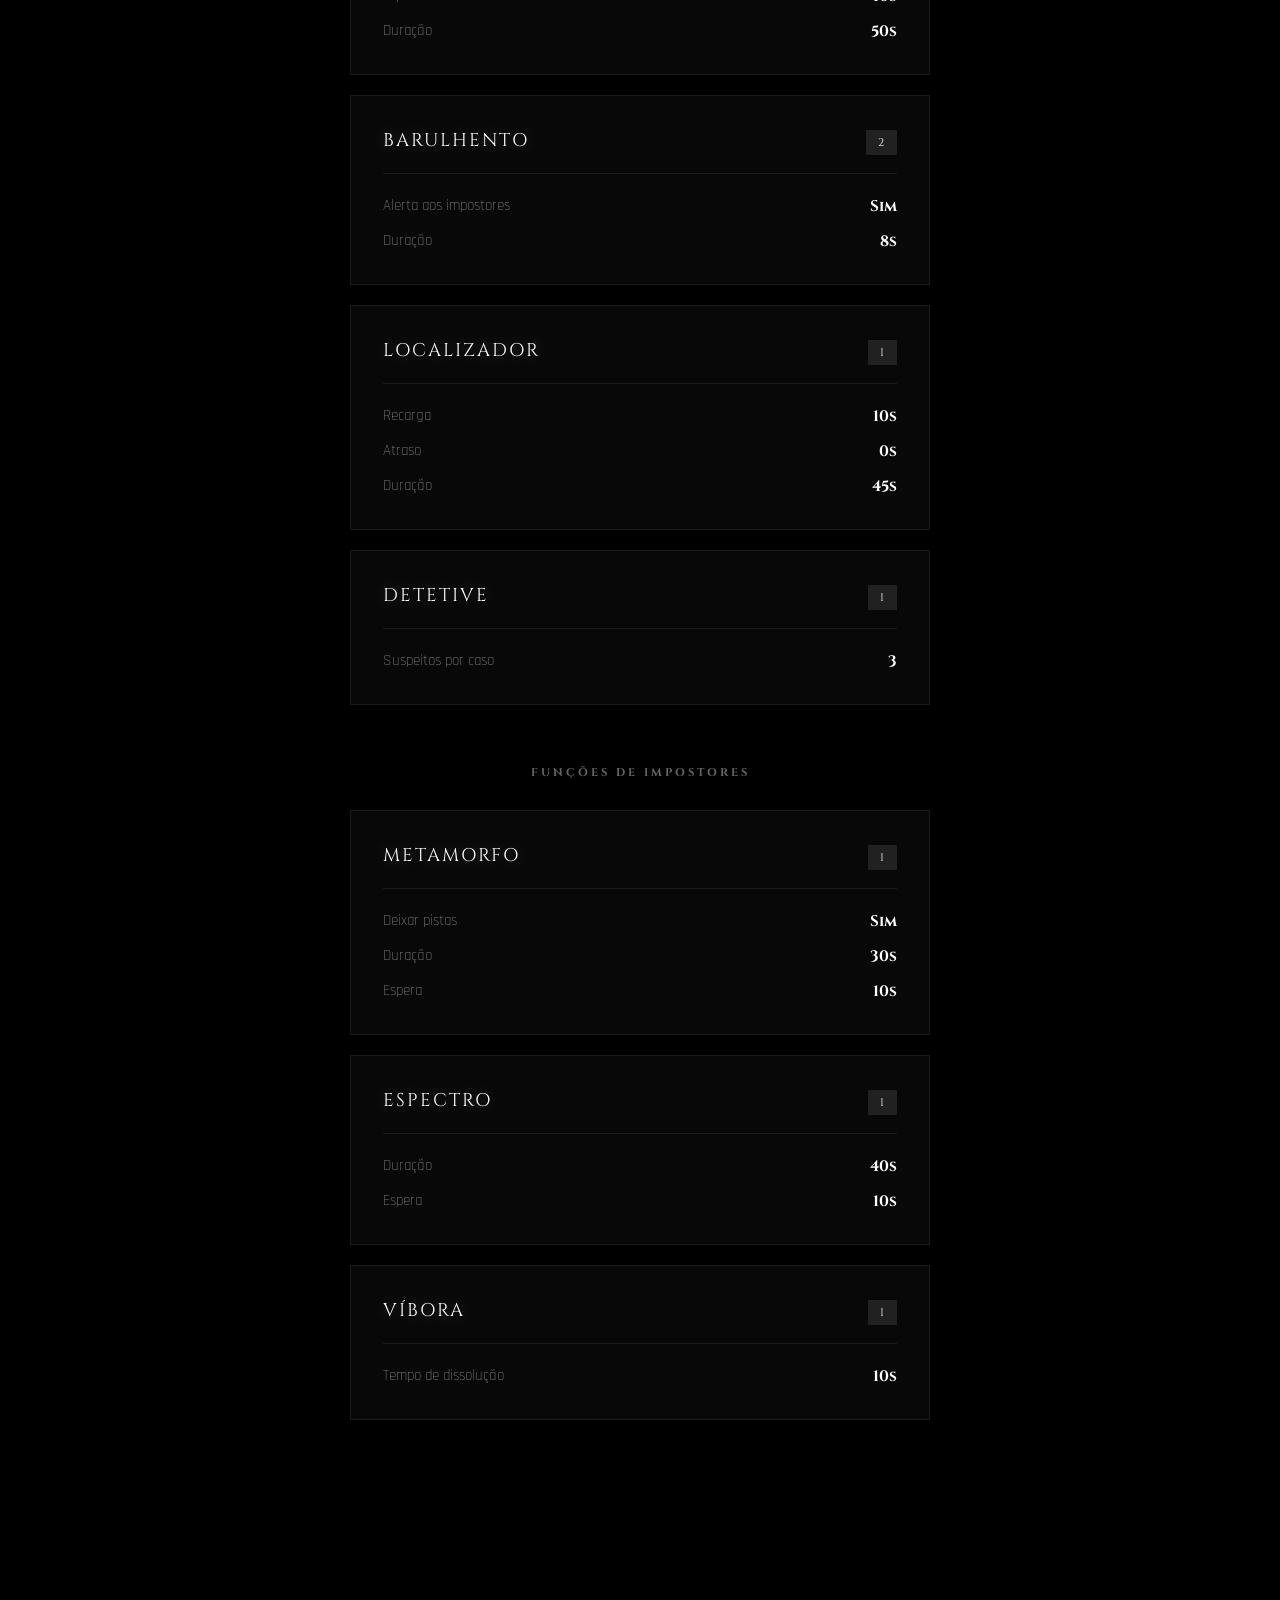
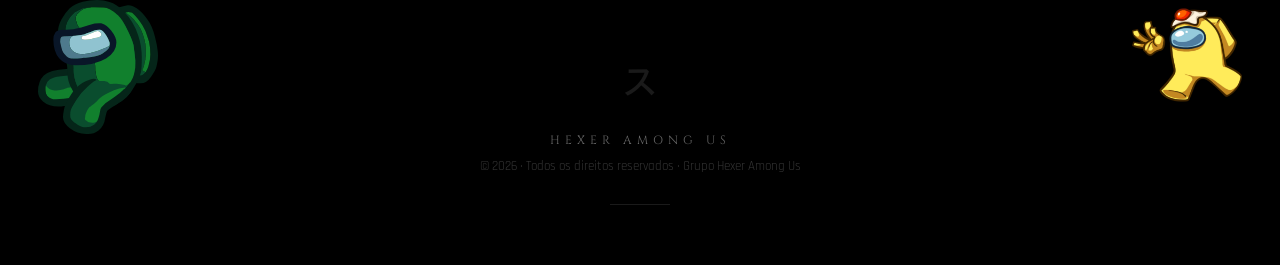
==== commit 8b2604b4: "Restack config page sections and simplify roles background Config blocks and role cards now stack in" ====
--- a/config.html
+++ b/config.html
@@ -126,7 +126,7 @@
   </section>
 
   <!-- CONFIGURAÇÃO DAS FUNÇÕES -->
-  <section class="section dark-section" id="config-funcoes">
+  <section class="section" id="config-funcoes">
     <img src="crewmates/purple.svg" alt="" class="crewmate-decor" style="top:10px; left:1%; --cm-w:170px; --cm-w-m:90px; --cm-rot:-8deg; --cm-delay:0.5s;">
     <img src="crewmates/yellow.svg" alt="" class="crewmate-decor" style="top:5px; right:1%; --cm-w:170px; --cm-w-m:90px; --cm-rot:8deg; --cm-delay:1.3s;">
 
--- a/style.css
+++ b/style.css
@@ -566,9 +566,9 @@
 /* ===== CONFIG PAGE ===== */
 .config-layout {
   display: grid;
-  grid-template-columns: 1fr 1fr;
-  gap: 30px;
-  max-width: 1000px;
+  grid-template-columns: 1fr;
+  gap: 40px;
+  max-width: 700px;
   margin: 0 auto;
   padding: 0 60px;
 }
@@ -584,30 +584,31 @@
   justify-content: space-between;
   align-items: center;
   gap: 20px;
-  padding: 13px 16px;
+  padding: 18px 20px;
   border: 1px solid transparent;
   transition: all 0.3s;
 }
 
 .spec-item:hover {
-  border-color: rgba(255,255,255,0.1);
-  background: rgba(255,255,255,0.03);
+  border-color: rgba(255,255,255,0.15);
+  background: rgba(255,255,255,0.04);
 }
 
 .spec-label {
-  font-size: 0.85rem;
-  color: rgba(255,255,255,0.5);
+  font-size: 0.95rem;
+  color: rgba(255,255,255,0.55);
   font-weight: 300;
 }
 
 .spec-value {
   font-family: var(--font-main);
-  font-size: 0.85rem;
+  font-size: 1.2rem;
   font-weight: 700;
   letter-spacing: 1px;
   color: white;
   flex-shrink: 0;
   text-align: right;
+  text-shadow: 0 0 16px rgba(255,255,255,0.35);
 }
 
 .config-sub-title {
@@ -623,9 +624,9 @@
 
 .roles-grid {
   display: grid;
-  grid-template-columns: repeat(auto-fill, minmax(260px, 1fr));
+  grid-template-columns: 1fr;
   gap: 20px;
-  max-width: 1200px;
+  max-width: 700px;
   margin: 0 auto 50px;
   padding: 0 60px;
 }
@@ -633,7 +634,7 @@
 .role-card {
   background: rgba(255,255,255,0.03);
   border: 1px solid rgba(255,255,255,0.08);
-  padding: 28px;
+  padding: 32px;
   transition: all 0.3s;
 }
 
@@ -646,55 +647,57 @@
   display: flex;
   justify-content: space-between;
   align-items: baseline;
-  margin-bottom: 18px;
-  padding-bottom: 15px;
+  margin-bottom: 22px;
+  padding-bottom: 18px;
   border-bottom: 1px solid rgba(255,255,255,0.08);
 }
 
 .role-name {
   font-family: var(--font-main);
-  font-size: 0.95rem;
+  font-size: 1.15rem;
   letter-spacing: 2px;
   color: white;
+  text-shadow: 0 0 16px rgba(255,255,255,0.3);
 }
 
 .role-count {
   font-family: var(--font-main);
-  font-size: 0.65rem;
+  font-size: 0.7rem;
   letter-spacing: 1px;
-  color: rgba(255,255,255,0.5);
-  background: rgba(255,255,255,0.06);
-  padding: 4px 10px;
+  color: white;
+  background: rgba(255,255,255,0.1);
+  padding: 5px 12px;
 }
 
 .role-specs {
   display: flex;
   flex-direction: column;
-  gap: 10px;
+  gap: 14px;
 }
 
 .role-spec {
   display: flex;
   justify-content: space-between;
   gap: 12px;
-  font-size: 0.8rem;
+  font-size: 0.95rem;
 }
 
 .role-spec-label {
-  color: rgba(255,255,255,0.4);
+  color: rgba(255,255,255,0.55);
   font-weight: 300;
 }
 
 .role-spec-value {
-  color: white;
-  font-weight: 600;
+  font-family: var(--font-main);
+  color: white;
+  font-weight: 700;
   text-align: right;
   flex-shrink: 0;
 }
 
 @media (max-width: 900px) {
-  .config-layout { grid-template-columns: 1fr; padding: 0 25px; }
-  .roles-grid { padding: 0 25px; grid-template-columns: 1fr; }
+  .config-layout { padding: 0 25px; }
+  .roles-grid { padding: 0 25px; }
 }
 
 /* ===== ABOUT CARDS ===== */
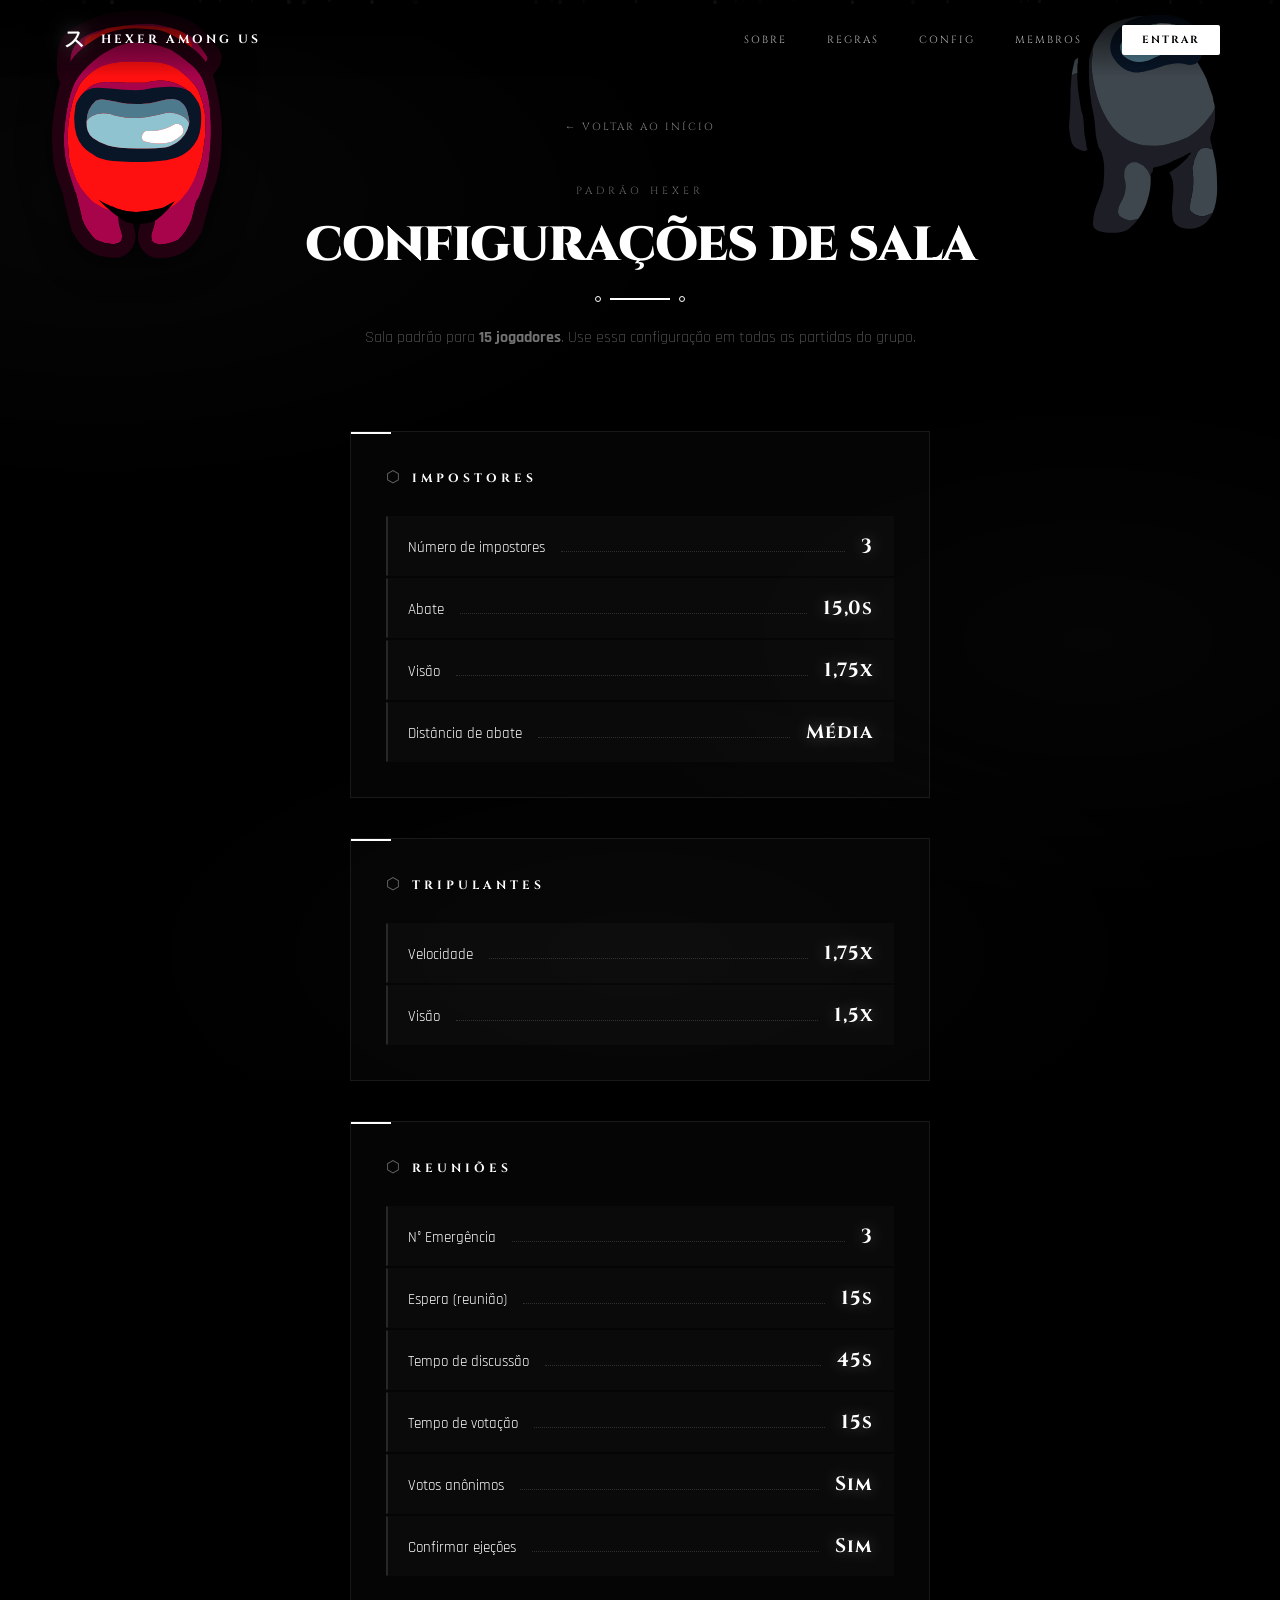
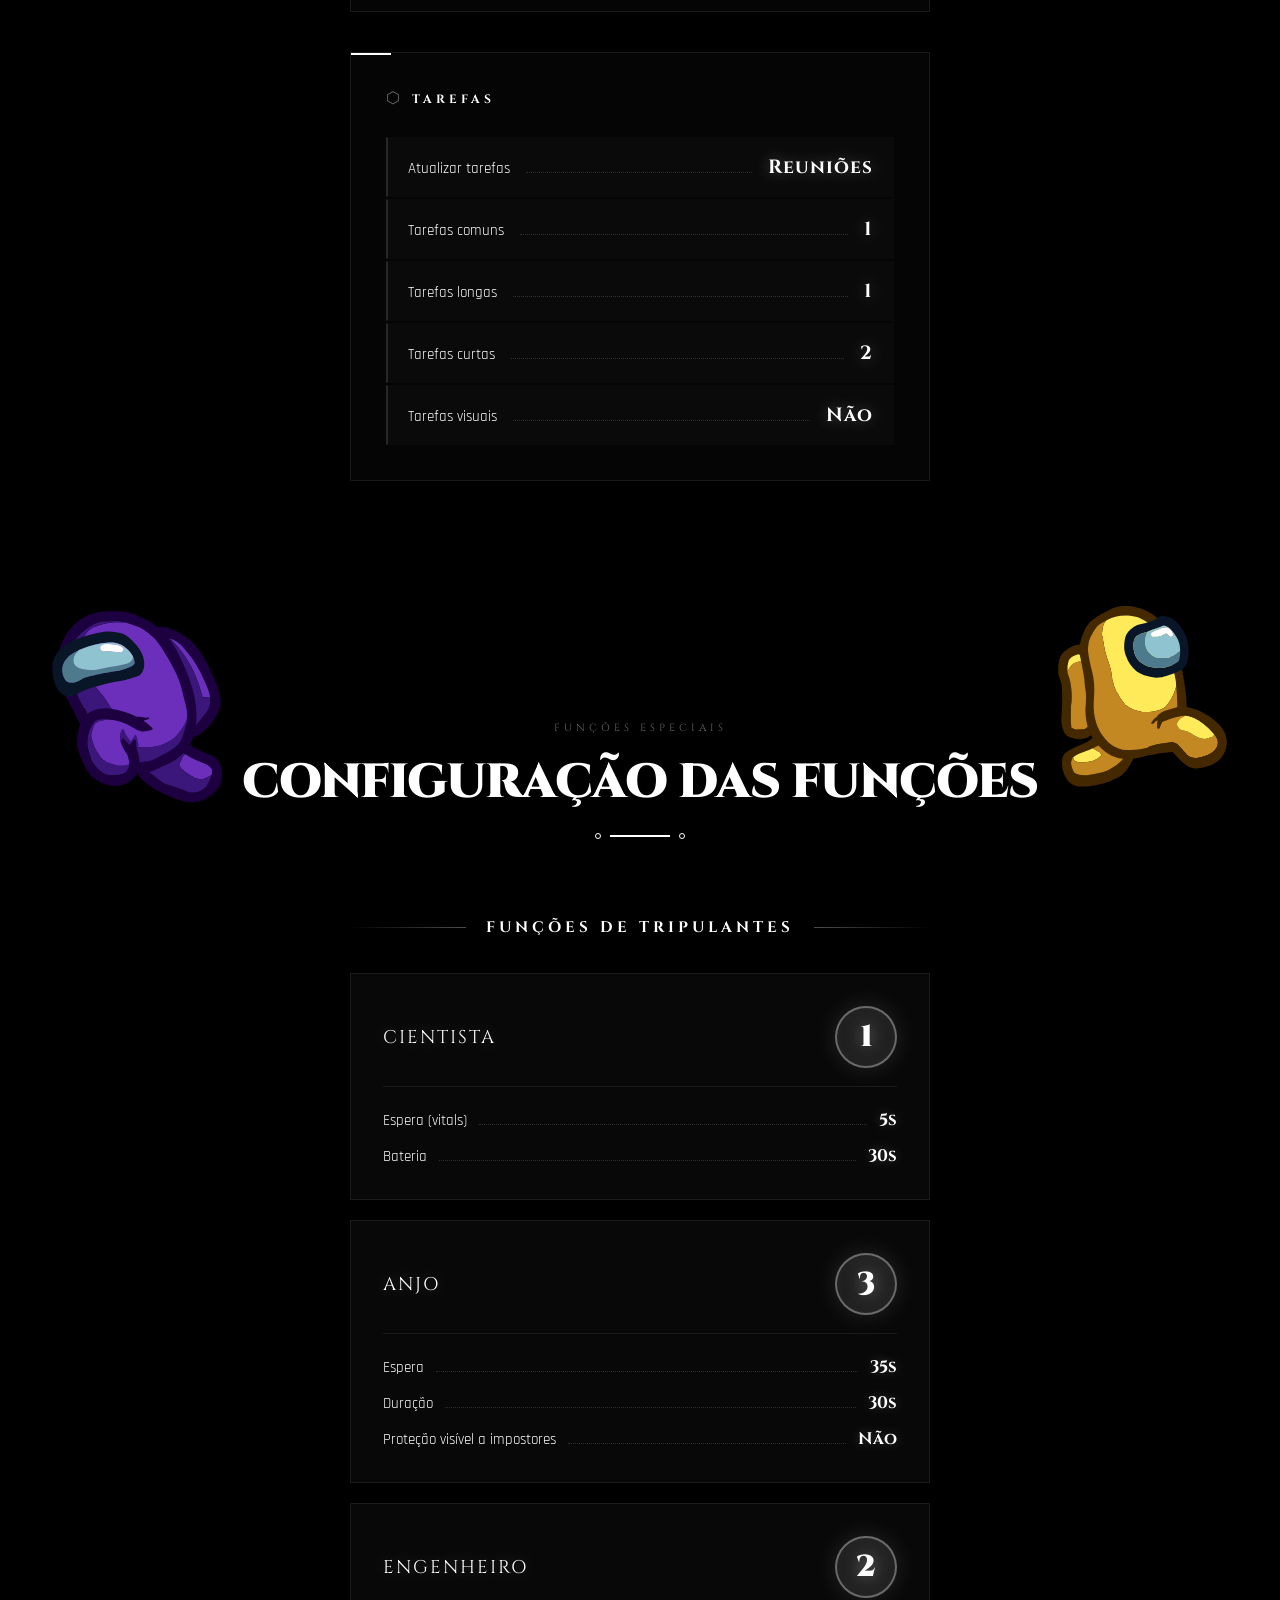
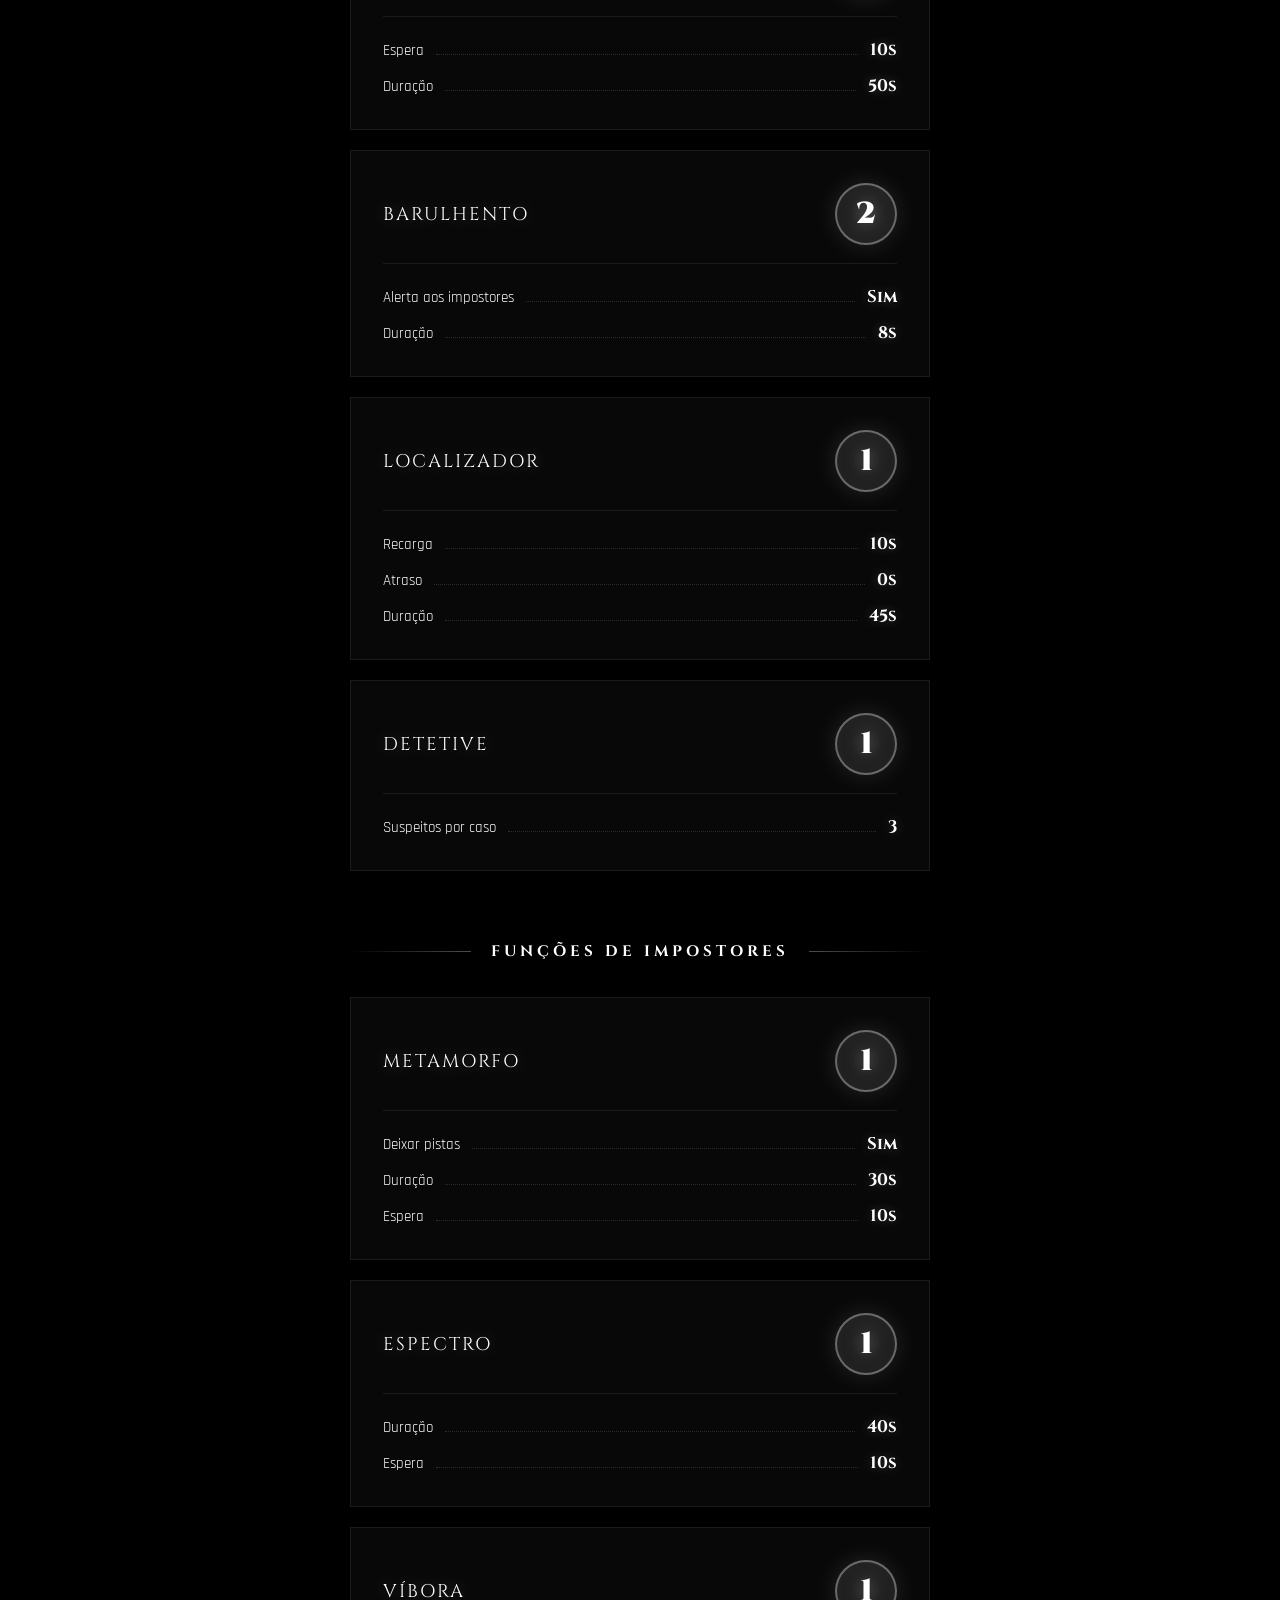
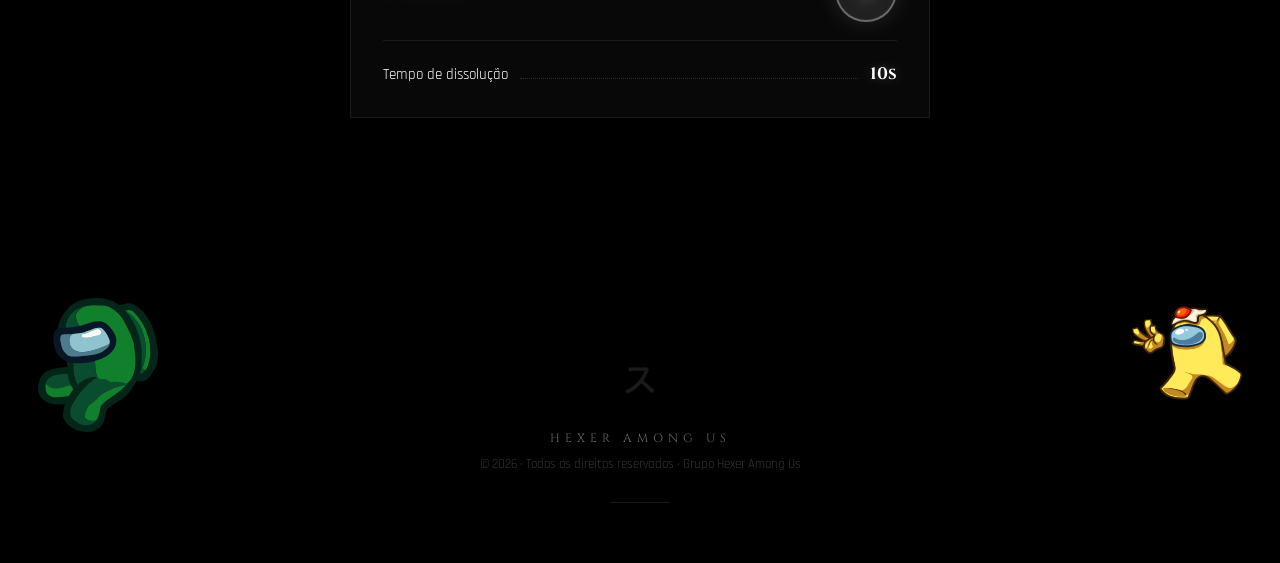
==== commit 2dd51300: "Brighten config labels and add proper favicon set Config page labels go from dim gray to white for l" ====
--- a/config.html
+++ b/config.html
@@ -22,8 +22,11 @@
   <meta name="twitter:description" content="Configurações padrão de sala do grupo Hexer Among Us." />
   <meta name="twitter:image" content="https://hexer-amongus.site/logo.png" />
 
-  <link rel="icon" type="image/png" href="logo.png">
-  <link rel="apple-touch-icon" href="logo.png">
+  <link rel="icon" href="/favicon.ico" sizes="any">
+  <link rel="icon" type="image/png" sizes="48x48" href="/favicon-48.png">
+  <link rel="icon" type="image/png" sizes="96x96" href="/favicon-96.png">
+  <link rel="icon" type="image/png" sizes="192x192" href="/favicon-192.png">
+  <link rel="apple-touch-icon" sizes="180x180" href="/apple-touch-icon.png">
   <link rel="preconnect" href="https://fonts.googleapis.com">
   <link rel="preconnect" href="https://fonts.gstatic.com" crossorigin>
   <link href="https://fonts.googleapis.com/css2?family=Cinzel:wght@400;600;700;900&family=Metal+Mania&family=Rajdhani:wght@300;400;600;700&display=swap" rel="stylesheet">
--- a/style.css
+++ b/style.css
@@ -582,23 +582,38 @@
 .spec-item {
   display: flex;
   justify-content: space-between;
-  align-items: center;
-  gap: 20px;
-  padding: 18px 20px;
+  align-items: baseline;
+  gap: 16px;
+  padding: 16px 20px;
+  background: rgba(255,255,255,0.02);
   border: 1px solid transparent;
+  border-left: 2px solid rgba(255,255,255,0.12);
   transition: all 0.3s;
 }
 
 .spec-item:hover {
   border-color: rgba(255,255,255,0.15);
-  background: rgba(255,255,255,0.04);
+  border-left-color: white;
+  background: rgba(255,255,255,0.06);
 }
 
 .spec-label {
   font-size: 0.95rem;
-  color: rgba(255,255,255,0.55);
-  font-weight: 300;
-}
+  color: white;
+  font-weight: 400;
+}
+
+/* linha pontilhada ligando rótulo e valor */
+.spec-item::after {
+  content: '';
+  flex: 1;
+  order: 1;
+  height: 0;
+  margin-bottom: 5px;
+  border-bottom: 1px dotted rgba(255,255,255,0.15);
+}
+
+.spec-item .spec-value { order: 2; }
 
 .spec-value {
   font-family: var(--font-main);
@@ -613,11 +628,33 @@
 
 .config-sub-title {
   font-family: var(--font-main);
-  font-size: 0.7rem;
-  letter-spacing: 3px;
-  color: rgba(255,255,255,0.4);
+  font-size: 0.95rem;
+  font-weight: 700;
+  letter-spacing: 4px;
+  color: white;
   text-align: center;
-  margin: 60px 0 30px;
+  margin: 70px 0 35px;
+  display: flex;
+  align-items: center;
+  justify-content: center;
+  gap: 20px;
+  max-width: 700px;
+  margin-left: auto;
+  margin-right: auto;
+  padding: 0 60px;
+}
+
+/* traços laterais do subtítulo */
+.config-sub-title::before,
+.config-sub-title::after {
+  content: '';
+  flex: 1;
+  height: 1px;
+  background: linear-gradient(90deg, transparent, rgba(255,255,255,0.3));
+}
+
+.config-sub-title::after {
+  background: linear-gradient(90deg, rgba(255,255,255,0.3), transparent);
 }
 
 .config-sub-title:first-of-type { margin-top: 0; }
@@ -645,8 +682,8 @@
 
 .role-card-header {
   display: flex;
-  justify-content: space-between;
-  align-items: baseline;
+  align-items: center;
+  gap: 20px;
   margin-bottom: 22px;
   padding-bottom: 18px;
   border-bottom: 1px solid rgba(255,255,255,0.08);
@@ -658,15 +695,34 @@
   letter-spacing: 2px;
   color: white;
   text-shadow: 0 0 16px rgba(255,255,255,0.3);
-}
-
+  flex: 1;
+}
+
+/* Número de vagas da função — destaque principal do card */
 .role-count {
   font-family: var(--font-main);
-  font-size: 0.7rem;
-  letter-spacing: 1px;
-  color: white;
-  background: rgba(255,255,255,0.1);
-  padding: 5px 12px;
+  font-size: 1.9rem;
+  font-weight: 900;
+  line-height: 1;
+  color: white;
+  background: rgba(255,255,255,0.08);
+  border: 2px solid rgba(255,255,255,0.35);
+  border-radius: 50%;
+  width: 62px;
+  height: 62px;
+  flex-shrink: 0;
+  display: flex;
+  align-items: center;
+  justify-content: center;
+  text-shadow: 0 0 20px rgba(255,255,255,0.6);
+  box-shadow: 0 0 25px rgba(255,255,255,0.12), inset 0 0 20px rgba(255,255,255,0.06);
+  transition: all 0.3s;
+}
+
+.role-card:hover .role-count {
+  border-color: white;
+  background: rgba(255,255,255,0.14);
+  box-shadow: 0 0 35px rgba(255,255,255,0.25), inset 0 0 20px rgba(255,255,255,0.1);
 }
 
 .role-specs {
@@ -677,27 +733,43 @@
 
 .role-spec {
   display: flex;
-  justify-content: space-between;
+  align-items: baseline;
   gap: 12px;
   font-size: 0.95rem;
 }
 
+.role-spec::after {
+  content: '';
+  flex: 1;
+  order: 1;
+  height: 0;
+  margin-bottom: 5px;
+  border-bottom: 1px dotted rgba(255,255,255,0.15);
+}
+
 .role-spec-label {
-  color: rgba(255,255,255,0.55);
-  font-weight: 300;
+  color: white;
+  font-weight: 400;
 }
 
 .role-spec-value {
-  font-family: var(--font-main);
+  order: 2;
+  font-family: var(--font-main);
+  font-size: 1.05rem;
   color: white;
   font-weight: 700;
   text-align: right;
   flex-shrink: 0;
+  text-shadow: 0 0 12px rgba(255,255,255,0.25);
 }
 
 @media (max-width: 900px) {
   .config-layout { padding: 0 25px; }
   .roles-grid { padding: 0 25px; }
+  .config-sub-title { padding: 0 25px; font-size: 0.8rem; letter-spacing: 2px; gap: 12px; }
+  .role-card { padding: 24px; }
+  .role-count { width: 52px; height: 52px; font-size: 1.5rem; }
+  .spec-item { padding: 14px 16px; }
 }
 
 /* ===== ABOUT CARDS ===== */
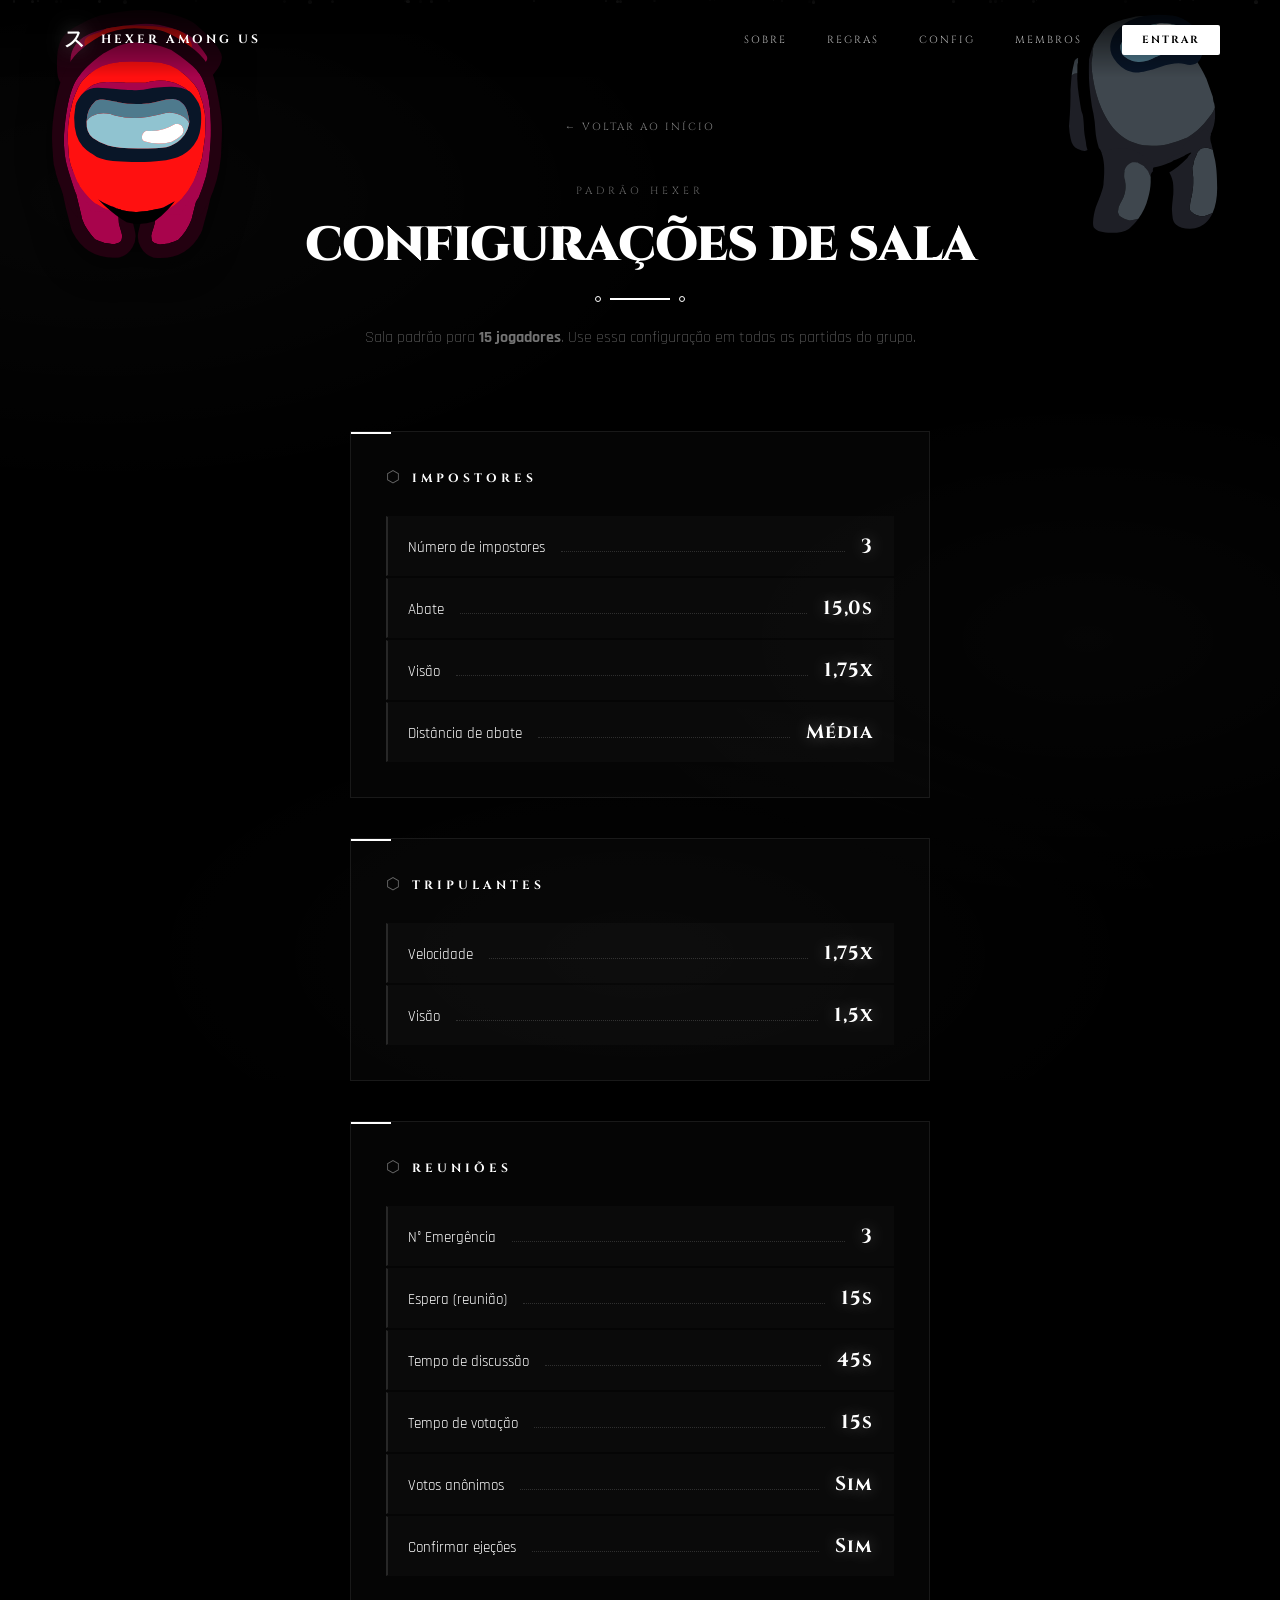
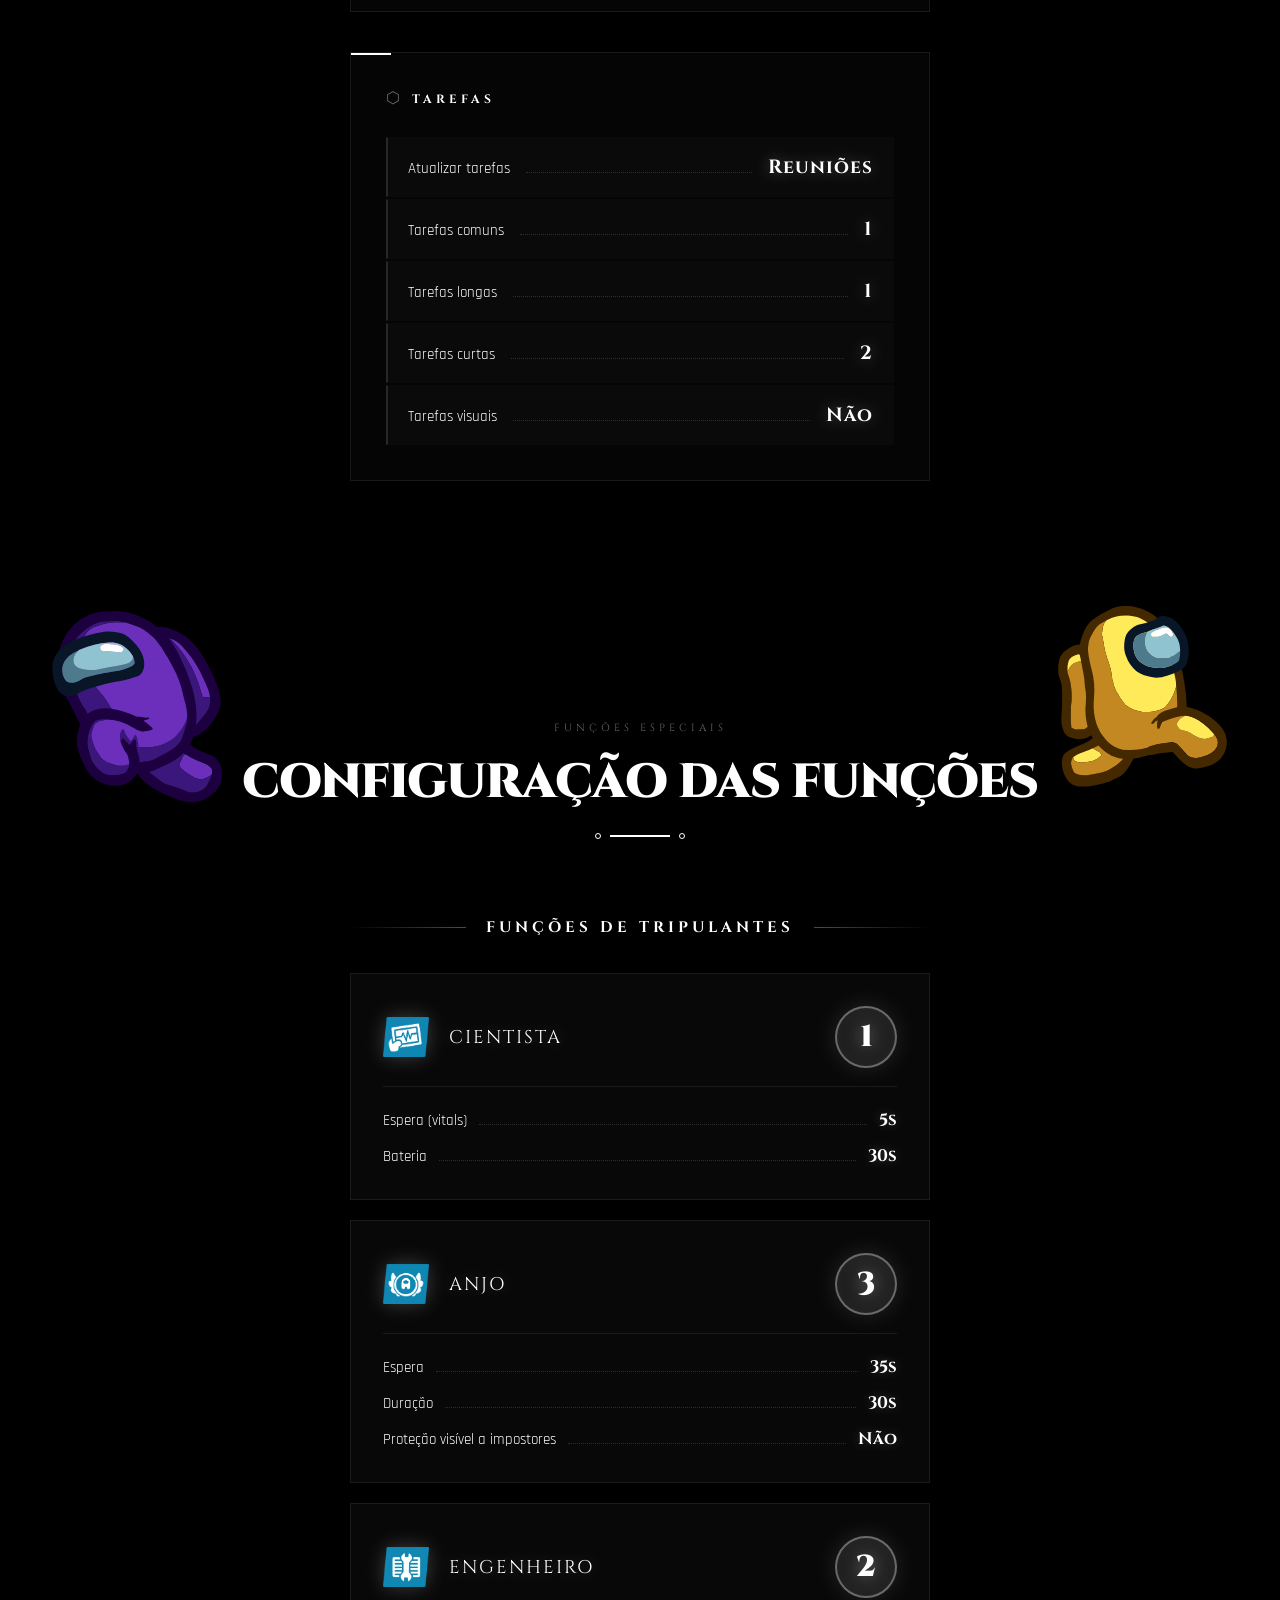
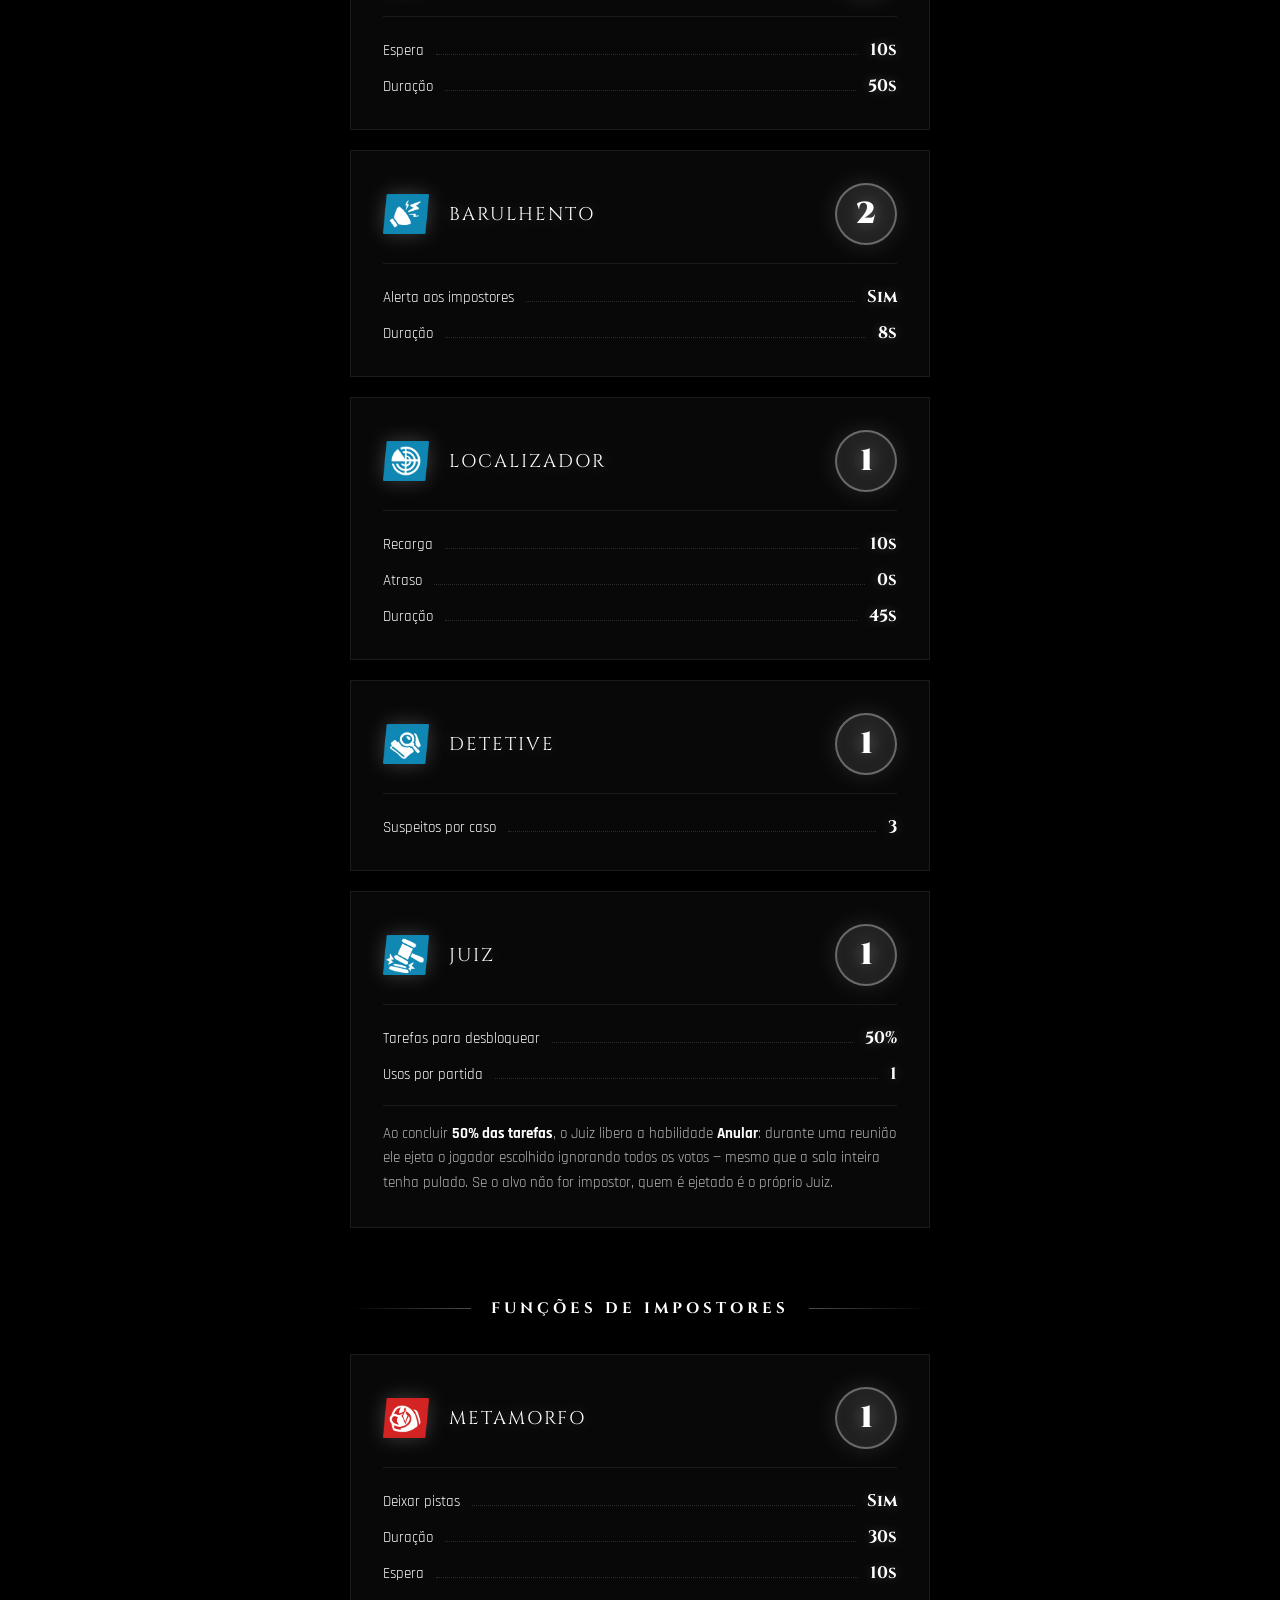
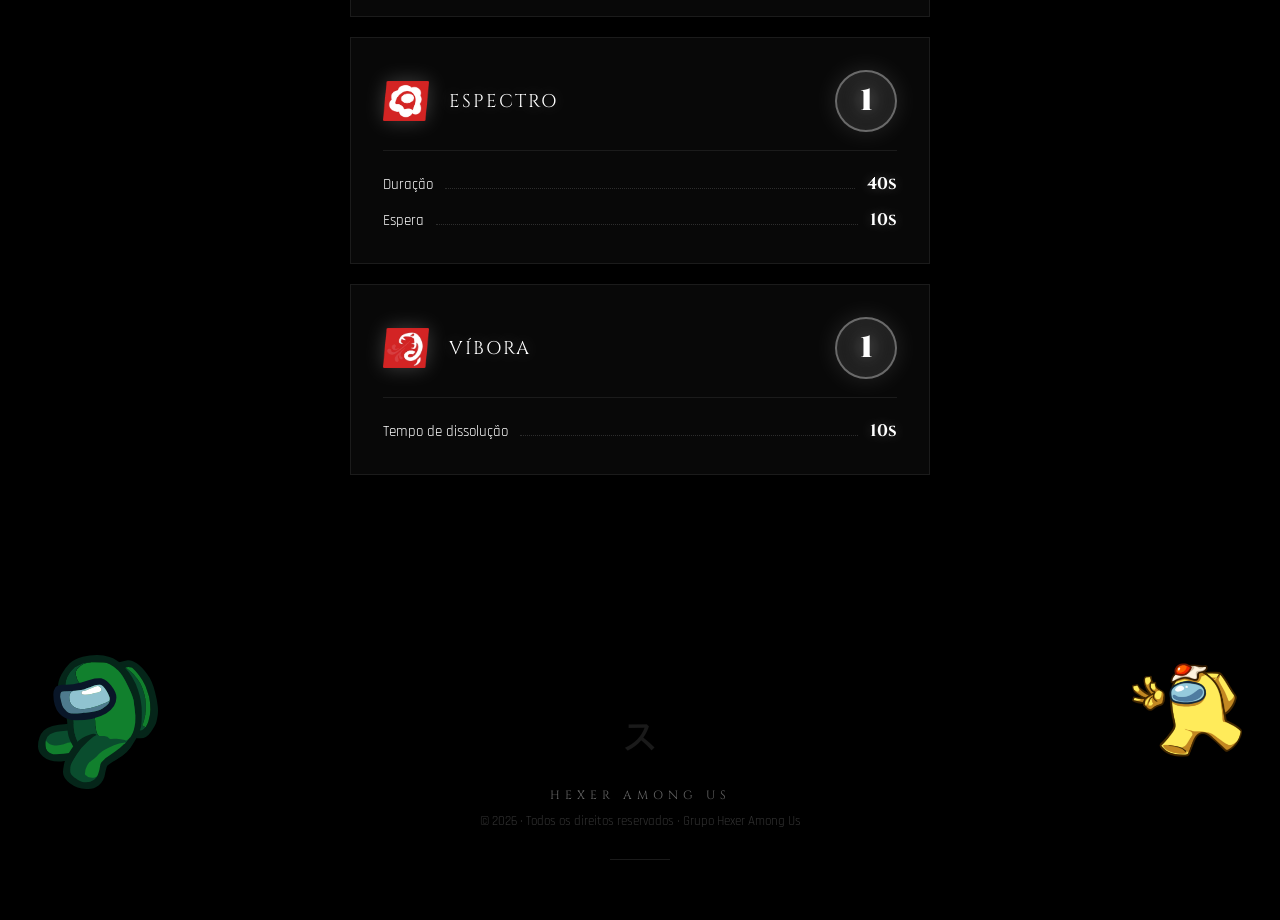
==== commit db91a6f1: "Add Judge role, role icons, and SEO metadata Add the Judge (Juiz) crewmate role to the room settings" ====
--- a/config.html
+++ b/config.html
@@ -3,8 +3,9 @@
 <head>
   <meta charset="UTF-8" />
   <meta name="viewport" content="width=device-width, initial-scale=1.0" />
-  <title>ㇲ Hexer Among Us — Configurações</title>
-  <meta name="description" content="Configurações padrão de sala do grupo Hexer Among Us: impostores, tripulantes, reuniões, tarefas e todas as funções especiais." />
+  <title>Configurações de Sala Among Us para 15 Jogadores — Hexer Among Us</title>
+  <meta name="description" content="Configuração de sala Among Us para 15 jogadores: impostores, tripulantes, reuniões, tarefas e todas as funções especiais — Cientista, Anjo, Detetive, Juiz, Metamorfo, Víbora e mais." />
+  <meta name="robots" content="index, follow, max-image-preview:large, max-snippet:-1, max-video-preview:-1" />
   <link rel="canonical" href="https://hexer-amongus.site/config.html" />
 
   <!-- Open Graph -->
@@ -12,7 +13,7 @@
   <meta property="og:locale" content="pt_BR" />
   <meta property="og:site_name" content="Hexer Among Us" />
   <meta property="og:title" content="Configurações de Sala — Hexer Among Us" />
-  <meta property="og:description" content="Configurações padrão de sala do grupo Hexer Among Us: impostores, tripulantes, reuniões, tarefas e todas as funções especiais." />
+  <meta property="og:description" content="Configurações padrão de sala do grupo Hexer Among Us: impostores, tripulantes, reuniões, tarefas e todas as funções especiais, incluindo o novo Juiz." />
   <meta property="og:url" content="https://hexer-amongus.site/config.html" />
   <meta property="og:image" content="https://hexer-amongus.site/logo.png" />
 
@@ -31,6 +32,49 @@
   <link rel="preconnect" href="https://fonts.gstatic.com" crossorigin>
   <link href="https://fonts.googleapis.com/css2?family=Cinzel:wght@400;600;700;900&family=Metal+Mania&family=Rajdhani:wght@300;400;600;700&display=swap" rel="stylesheet">
   <link rel="stylesheet" href="style.css" />
+
+  <!-- Dados estruturados (Schema.org) -->
+  <script type="application/ld+json">
+{
+  "@context": "https://schema.org",
+  "@graph": [
+    {
+      "@type": "BreadcrumbList",
+      "@id": "https://hexer-amongus.site/config.html#breadcrumb",
+      "itemListElement": [
+        {
+          "@type": "ListItem",
+          "position": 1,
+          "name": "Início",
+          "item": "https://hexer-amongus.site/"
+        },
+        {
+          "@type": "ListItem",
+          "position": 2,
+          "name": "Configurações de sala"
+        }
+      ]
+    },
+    {
+      "@type": "WebPage",
+      "@id": "https://hexer-amongus.site/config.html#webpage",
+      "url": "https://hexer-amongus.site/config.html",
+      "name": "Configurações de Sala Among Us para 15 Jogadores — Hexer Among Us",
+      "description": "Configuração padrão de sala do Hexer Among Us para 15 jogadores, incluindo todas as funções especiais de tripulantes e impostores.",
+      "inLanguage": "pt-BR",
+      "isPartOf": {
+        "@id": "https://hexer-amongus.site/#website"
+      },
+      "about": {
+        "@id": "https://hexer-amongus.site/#organization"
+      },
+      "breadcrumb": {
+        "@id": "https://hexer-amongus.site/config.html#breadcrumb"
+      }
+    }
+  ]
+}
+  </script>
 </head>
 <body>
 
@@ -143,6 +187,7 @@
     <div class="roles-grid">
       <div class="role-card">
         <div class="role-card-header">
+          <img src="roles/cientista.webp" alt="" class="role-icon" width="46" height="46" loading="lazy" />
           <span class="role-name">CIENTISTA</span>
           <span class="role-count">1</span>
         </div>
@@ -154,6 +199,7 @@
 
       <div class="role-card">
         <div class="role-card-header">
+          <img src="roles/anjo.webp" alt="" class="role-icon" width="46" height="46" loading="lazy" />
           <span class="role-name">ANJO</span>
           <span class="role-count">3</span>
         </div>
@@ -166,6 +212,7 @@
 
       <div class="role-card">
         <div class="role-card-header">
+          <img src="roles/engenheiro.webp" alt="" class="role-icon" width="46" height="46" loading="lazy" />
           <span class="role-name">ENGENHEIRO</span>
           <span class="role-count">2</span>
         </div>
@@ -177,6 +224,7 @@
 
       <div class="role-card">
         <div class="role-card-header">
+          <img src="roles/barulhento.webp" alt="" class="role-icon" width="46" height="46" loading="lazy" />
           <span class="role-name">BARULHENTO</span>
           <span class="role-count">2</span>
         </div>
@@ -188,6 +236,7 @@
 
       <div class="role-card">
         <div class="role-card-header">
+          <img src="roles/localizador.webp" alt="" class="role-icon" width="46" height="46" loading="lazy" />
           <span class="role-name">LOCALIZADOR</span>
           <span class="role-count">1</span>
         </div>
@@ -200,12 +249,26 @@
 
       <div class="role-card">
         <div class="role-card-header">
+          <img src="roles/detetive.webp" alt="" class="role-icon" width="46" height="46" loading="lazy" />
           <span class="role-name">DETETIVE</span>
           <span class="role-count">1</span>
         </div>
         <div class="role-specs">
           <div class="role-spec"><span class="role-spec-label">Suspeitos por caso</span><span class="role-spec-value">3</span></div>
         </div>
+      </div>
+
+      <div class="role-card">
+        <div class="role-card-header">
+          <img src="roles/juiz.webp" alt="" class="role-icon" width="46" height="46" loading="lazy" />
+          <span class="role-name">JUIZ</span>
+          <span class="role-count">1</span>
+        </div>
+        <div class="role-specs">
+          <div class="role-spec"><span class="role-spec-label">Tarefas para desbloquear</span><span class="role-spec-value">50%</span></div>
+          <div class="role-spec"><span class="role-spec-label">Usos por partida</span><span class="role-spec-value">1</span></div>
+        </div>
+        <p class="role-desc">Ao concluir <strong>50% das tarefas</strong>, o Juiz libera a habilidade <strong>Anular</strong>: durante uma reunião ele ejeta o jogador escolhido ignorando todos os votos — mesmo que a sala inteira tenha pulado. Se o alvo não for impostor, quem é ejetado é o próprio Juiz.</p>
       </div>
     </div>
 
@@ -213,6 +276,7 @@
     <div class="roles-grid">
       <div class="role-card">
         <div class="role-card-header">
+          <img src="roles/metamorfo.webp" alt="" class="role-icon" width="46" height="46" loading="lazy" />
           <span class="role-name">METAMORFO</span>
           <span class="role-count">1</span>
         </div>
@@ -225,6 +289,7 @@
 
       <div class="role-card">
         <div class="role-card-header">
+          <img src="roles/espectro.webp" alt="" class="role-icon" width="46" height="46" loading="lazy" />
           <span class="role-name">ESPECTRO</span>
           <span class="role-count">1</span>
         </div>
@@ -236,6 +301,7 @@
 
       <div class="role-card">
         <div class="role-card-header">
+          <img src="roles/vibora.webp" alt="" class="role-icon" width="46" height="46" loading="lazy" />
           <span class="role-name">VÍBORA</span>
           <span class="role-count">1</span>
         </div>
--- a/style.css
+++ b/style.css
@@ -300,10 +300,9 @@
 }
 
 .hero-logo {
-  width: 85%;
-  height: 85%;
+  width: 92%;
+  height: 92%;
   object-fit: contain;
-  border-radius: 50%;
   z-index: 2;
   animation: logoGlow 3s ease-in-out infinite;
   filter: drop-shadow(0 0 20px rgba(255,255,255,0.4));
@@ -689,6 +688,21 @@
   border-bottom: 1px solid rgba(255,255,255,0.08);
 }
 
+/* Ícone oficial da função */
+.role-icon {
+  width: 46px;
+  height: 46px;
+  flex-shrink: 0;
+  object-fit: contain;
+  filter: drop-shadow(0 0 10px rgba(255,255,255,0.22));
+  transition: transform 0.3s, filter 0.3s;
+}
+
+.role-card:hover .role-icon {
+  transform: scale(1.08);
+  filter: drop-shadow(0 0 16px rgba(255,255,255,0.45));
+}
+
 .role-name {
   font-family: var(--font-main);
   font-size: 1.15rem;
@@ -763,12 +777,30 @@
   text-shadow: 0 0 12px rgba(255,255,255,0.25);
 }
 
+/* Descrição da habilidade (usada em funções novas) */
+.role-desc {
+  margin-top: 20px;
+  padding-top: 16px;
+  border-top: 1px solid rgba(255,255,255,0.08);
+  font-size: 0.92rem;
+  line-height: 1.65;
+  color: rgba(255,255,255,0.7);
+}
+
+.role-desc strong {
+  color: white;
+  font-weight: 700;
+}
+
 @media (max-width: 900px) {
   .config-layout { padding: 0 25px; }
   .roles-grid { padding: 0 25px; }
   .config-sub-title { padding: 0 25px; font-size: 0.8rem; letter-spacing: 2px; gap: 12px; }
   .role-card { padding: 24px; }
   .role-count { width: 52px; height: 52px; font-size: 1.5rem; }
+  .role-icon { width: 38px; height: 38px; }
+  .role-card-header { gap: 14px; }
+  .role-desc { font-size: 0.88rem; }
   .spec-item { padding: 14px 16px; }
 }
 
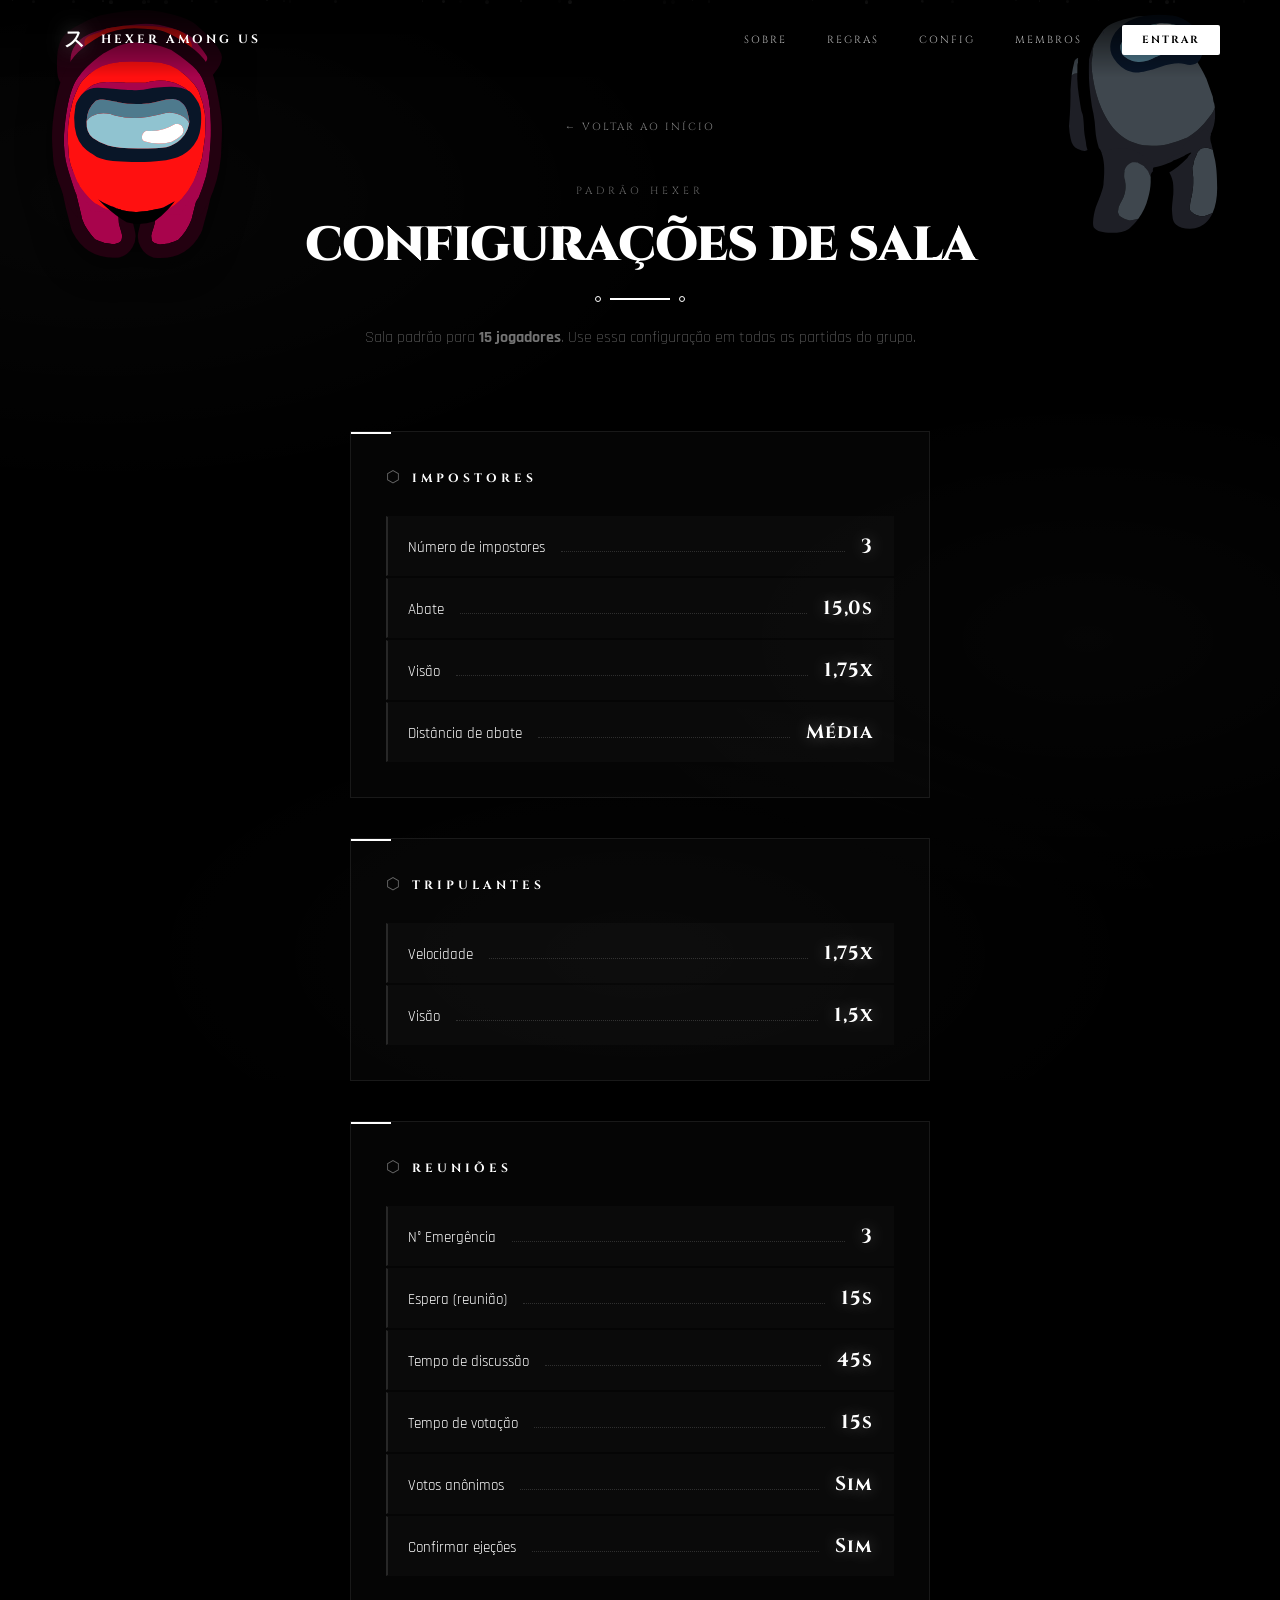
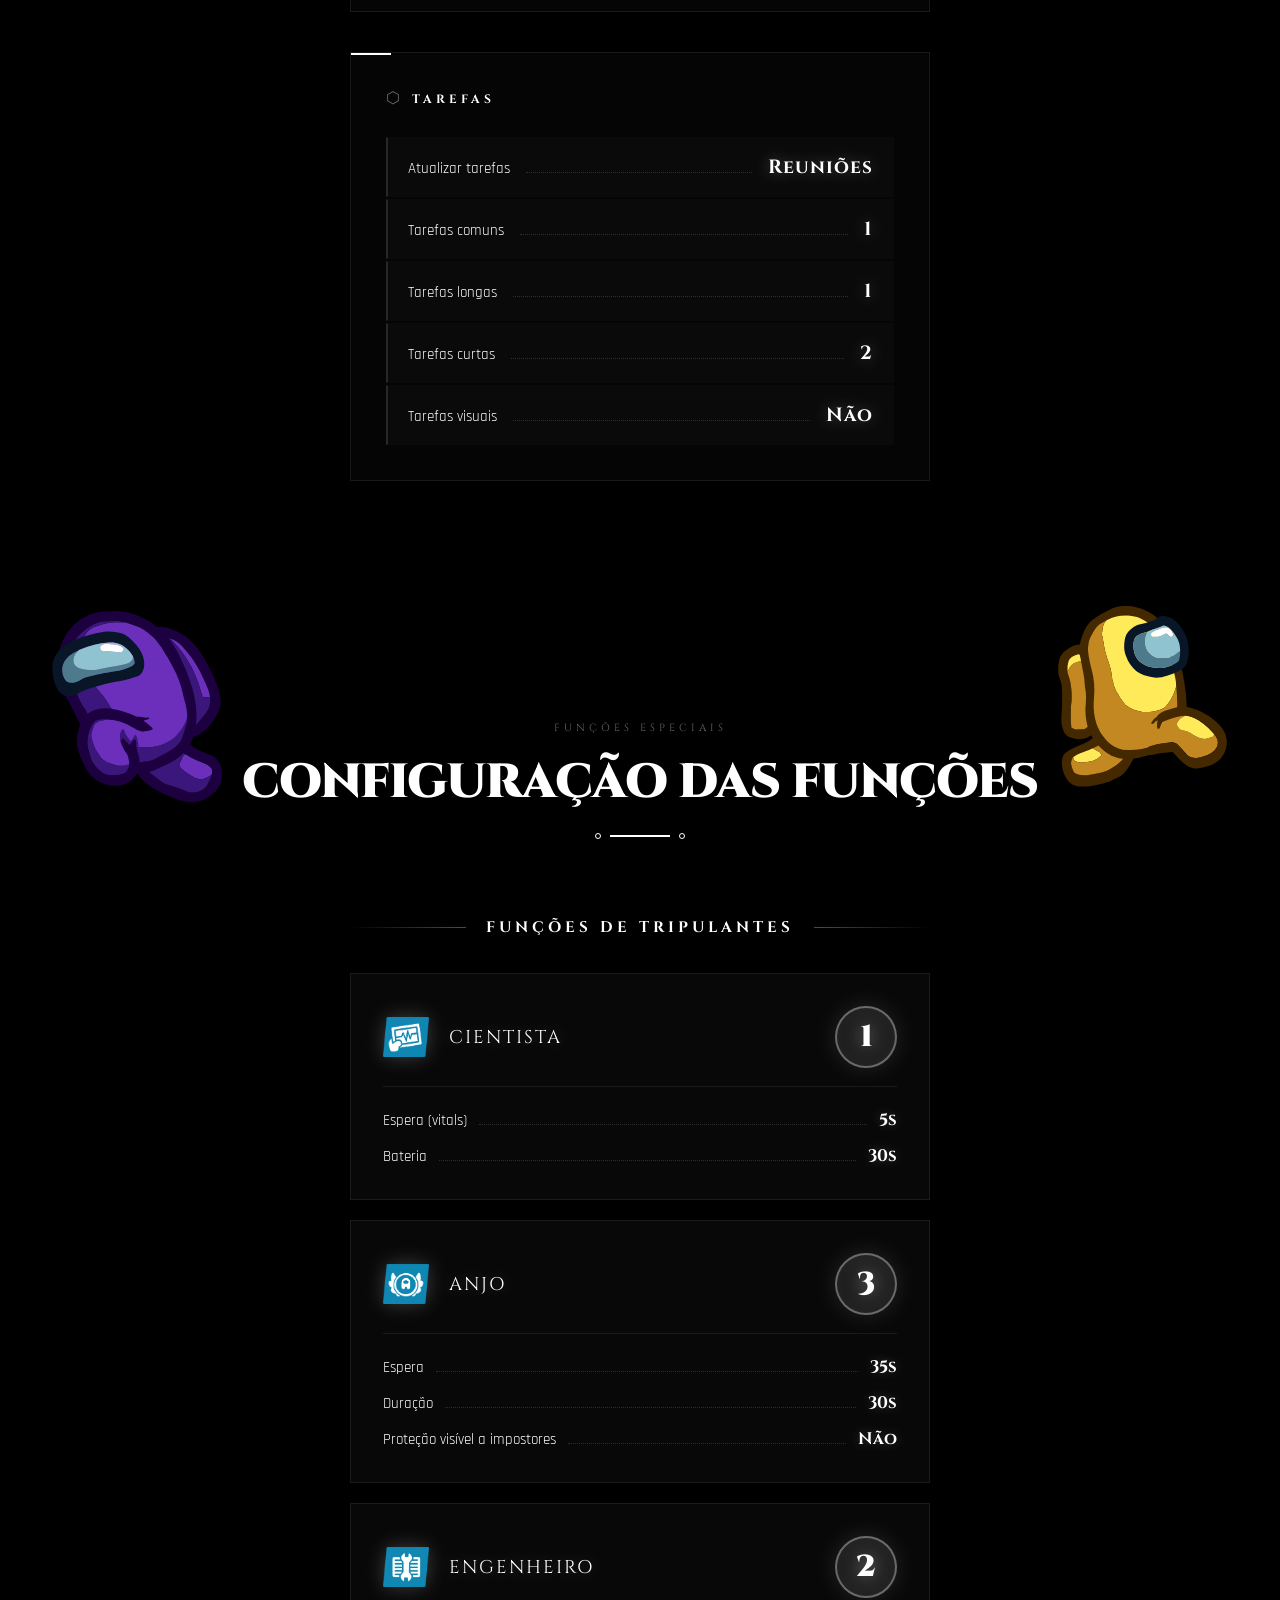
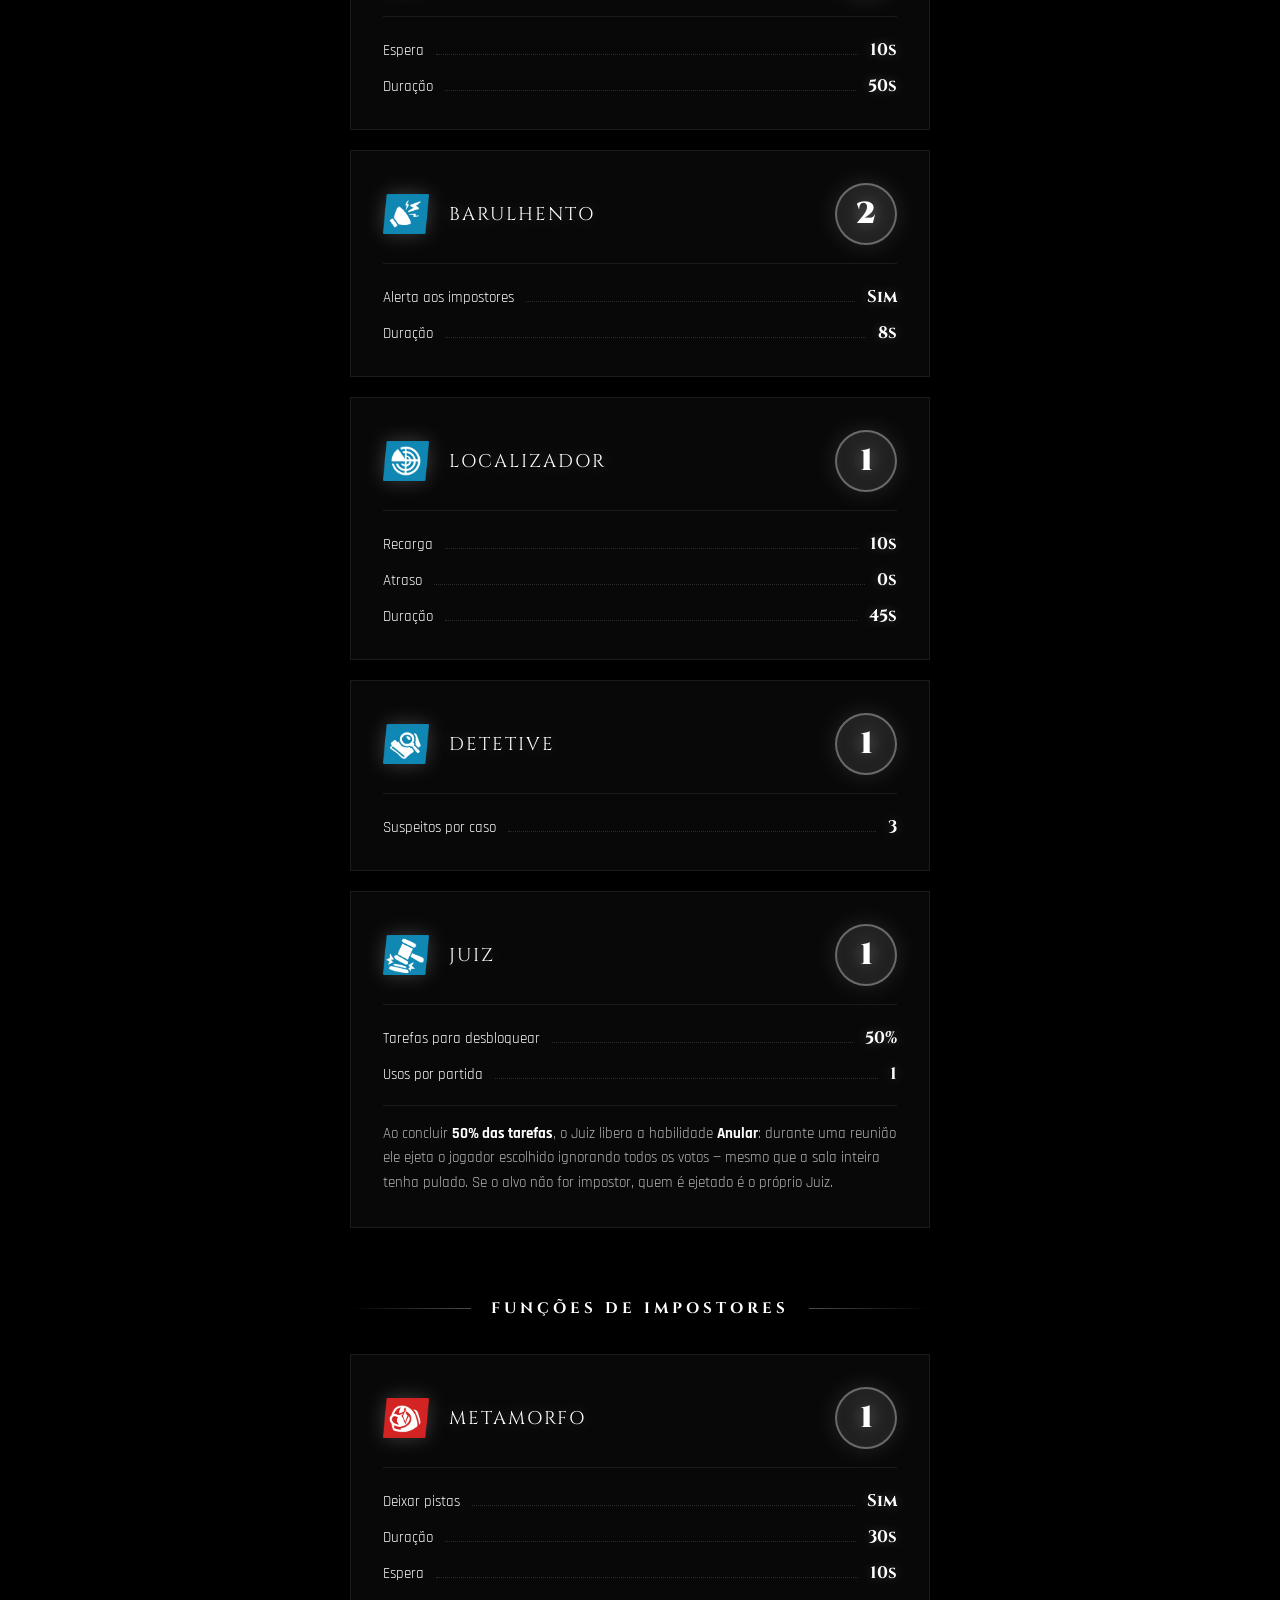
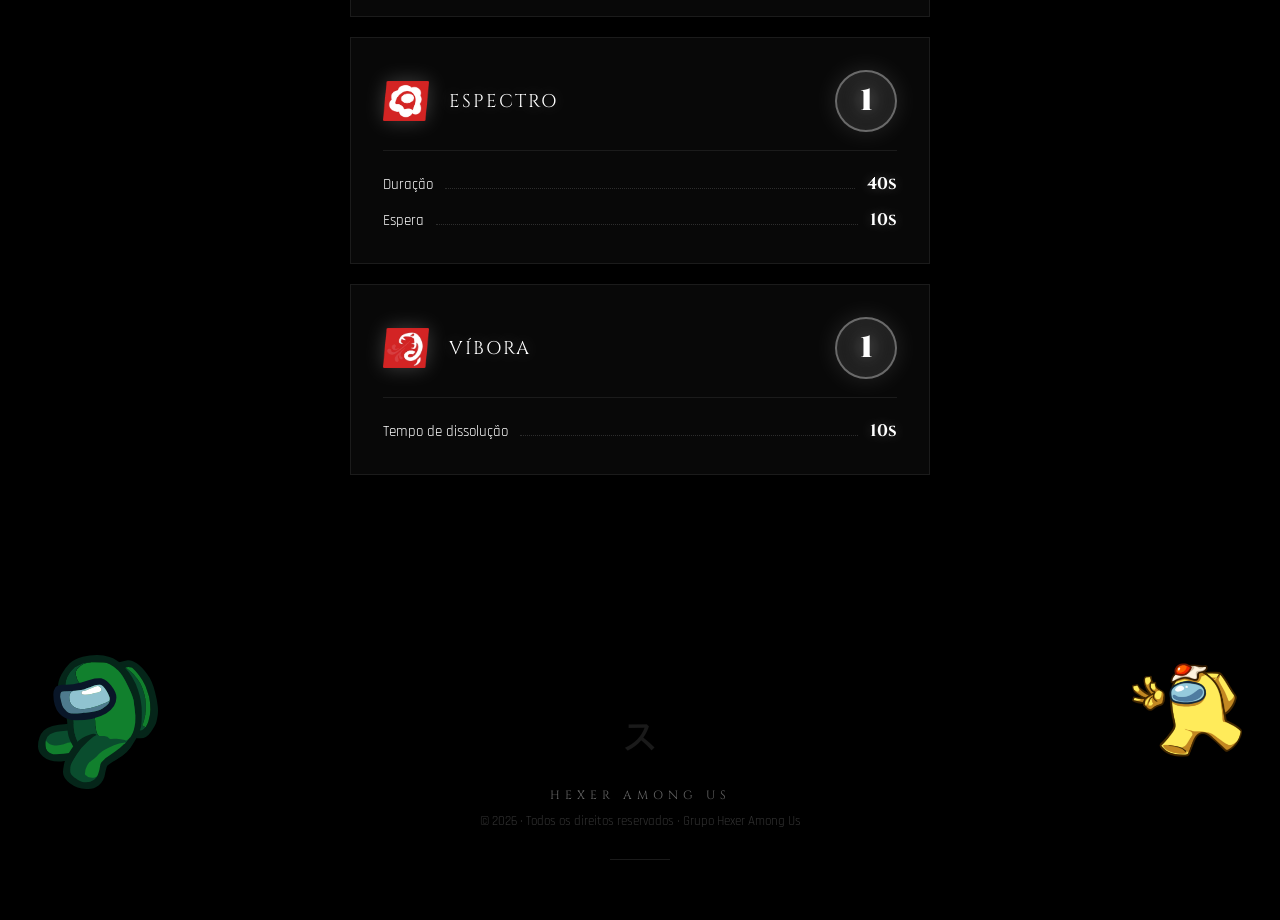
==== commit dd24eca4: "Make the Hexer logo the search result thumbnail Google was picking crewmates/red.svg as the result t" ====
--- a/config.html
+++ b/config.html
@@ -16,6 +16,9 @@
   <meta property="og:description" content="Configurações padrão de sala do grupo Hexer Among Us: impostores, tripulantes, reuniões, tarefas e todas as funções especiais, incluindo o novo Juiz." />
   <meta property="og:url" content="https://hexer-amongus.site/config.html" />
   <meta property="og:image" content="https://hexer-amongus.site/logo.png" />
+  <meta property="og:image:width" content="800" />
+  <meta property="og:image:height" content="800" />
+  <meta property="og:image:alt" content="Logo do Hexer Among Us" />
 
   <!-- Twitter Card -->
   <meta name="twitter:card" content="summary_large_image" />
@@ -38,6 +41,15 @@
 {
   "@context": "https://schema.org",
   "@graph": [
+    {
+      "@type": "ImageObject",
+      "@id": "https://hexer-amongus.site/#logo",
+      "url": "https://hexer-amongus.site/logo.png",
+      "contentUrl": "https://hexer-amongus.site/logo.png",
+      "width": 800,
+      "height": 800,
+      "caption": "Logo do Hexer Among Us"
+    },
     {
       "@type": "BreadcrumbList",
       "@id": "https://hexer-amongus.site/config.html#breadcrumb",
@@ -68,6 +80,13 @@
       "about": {
         "@id": "https://hexer-amongus.site/#organization"
       },
+      "primaryImageOfPage": {
+        "@id": "https://hexer-amongus.site/#logo"
+      },
+      "image": {
+        "@id": "https://hexer-amongus.site/#logo"
+      },
+      "thumbnailUrl": "https://hexer-amongus.site/logo.png",
       "breadcrumb": {
         "@id": "https://hexer-amongus.site/config.html#breadcrumb"
       }
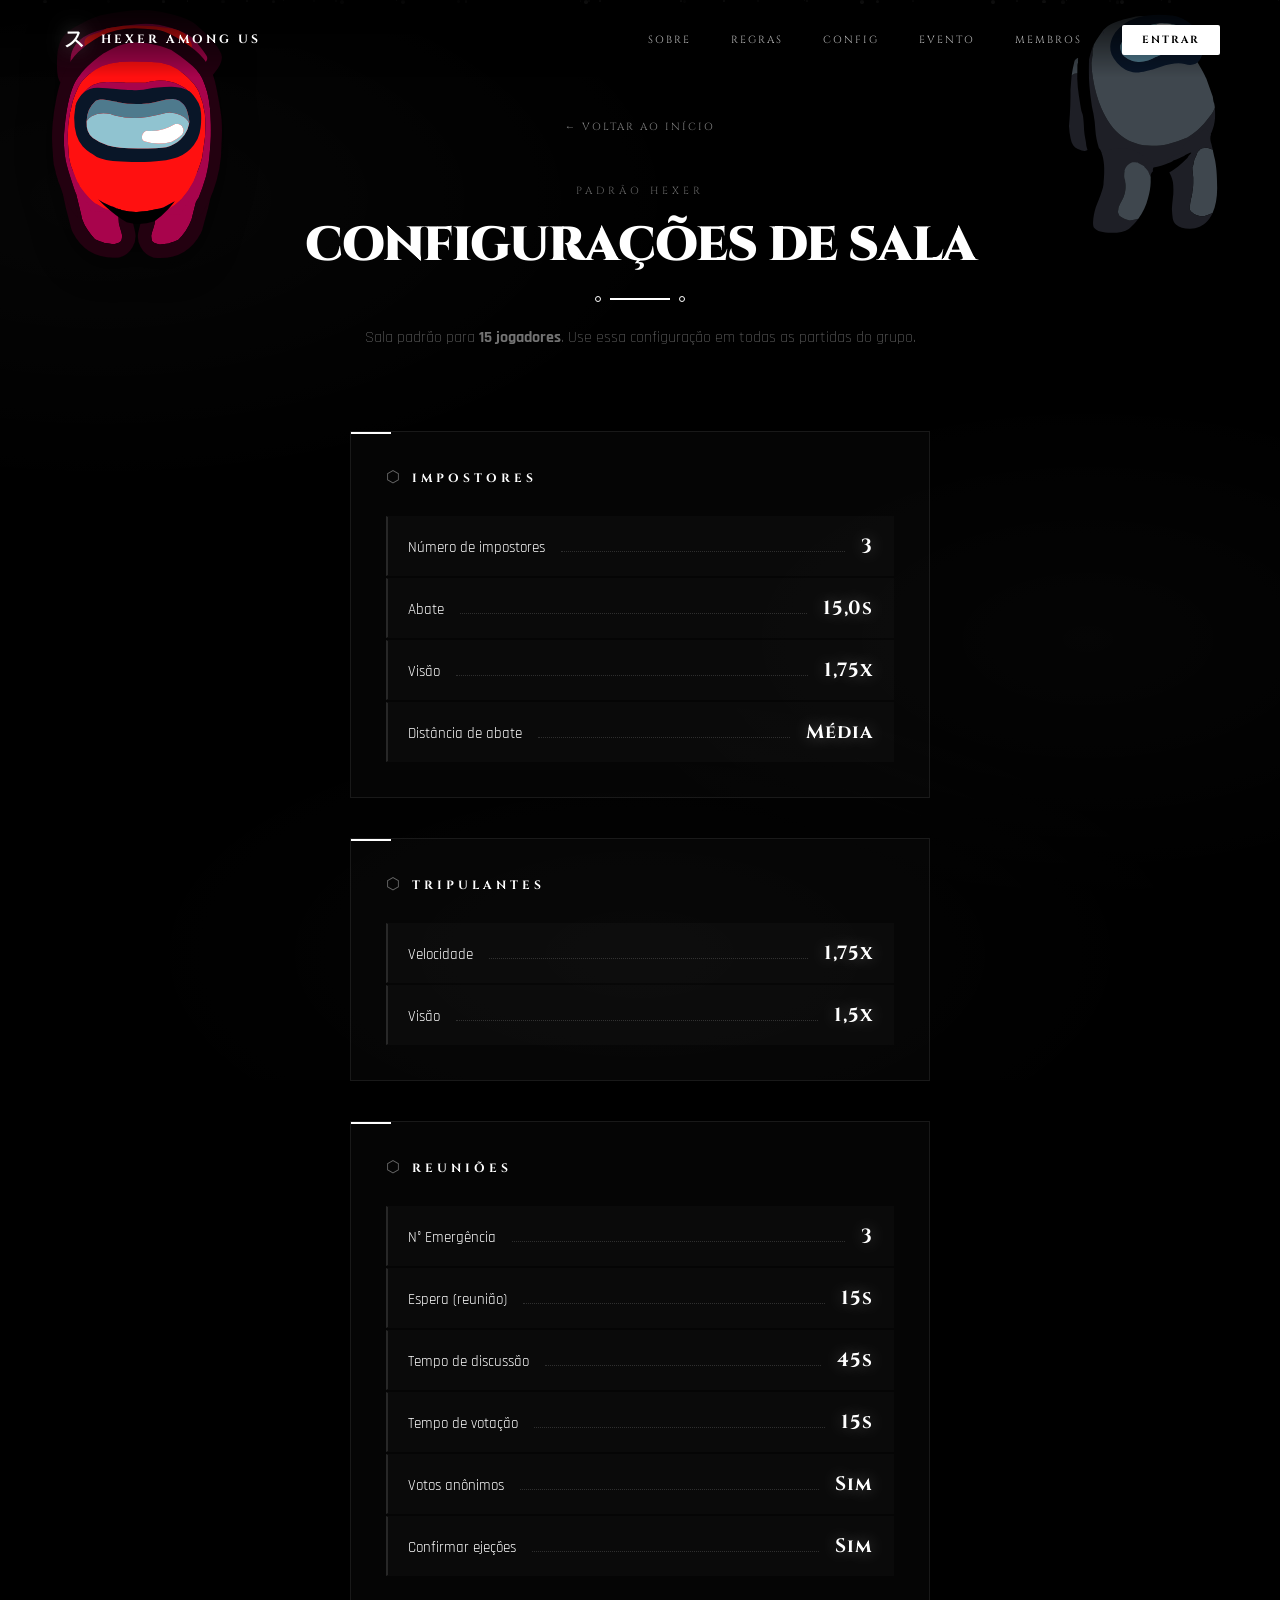
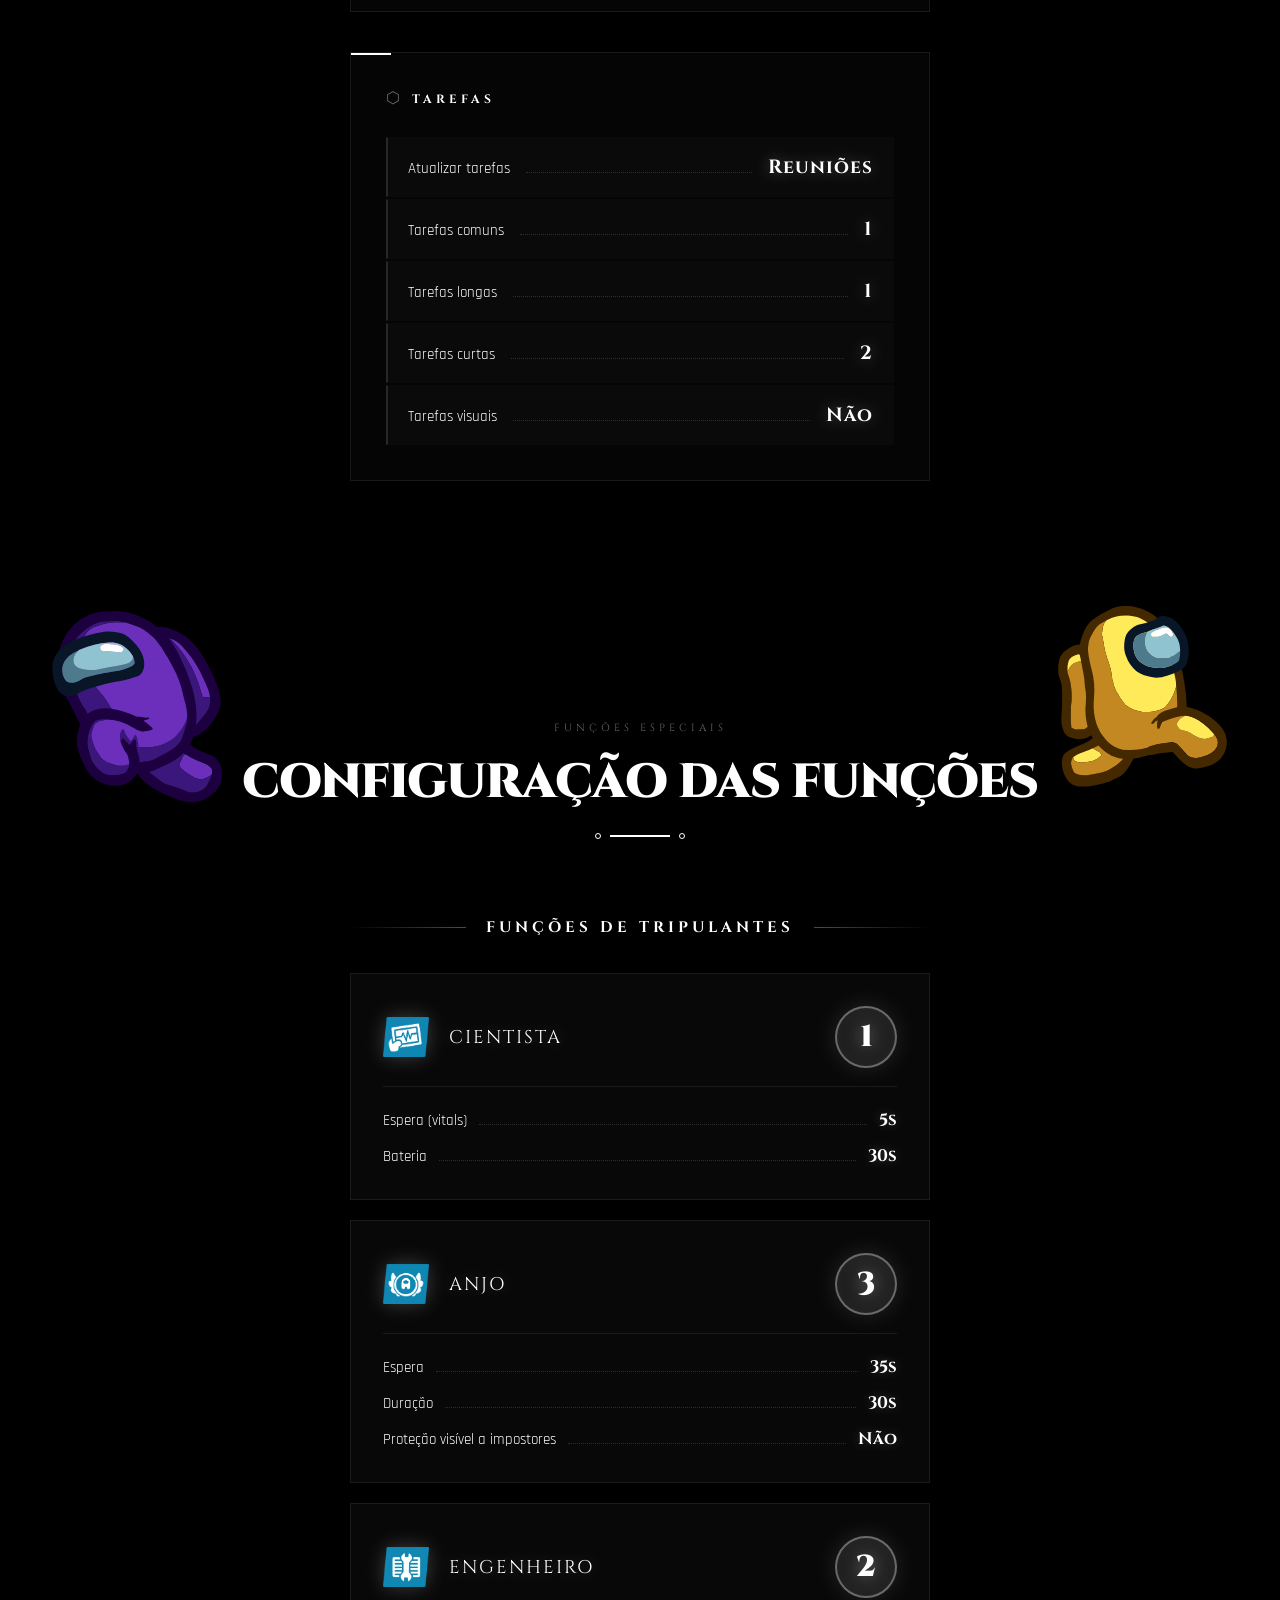
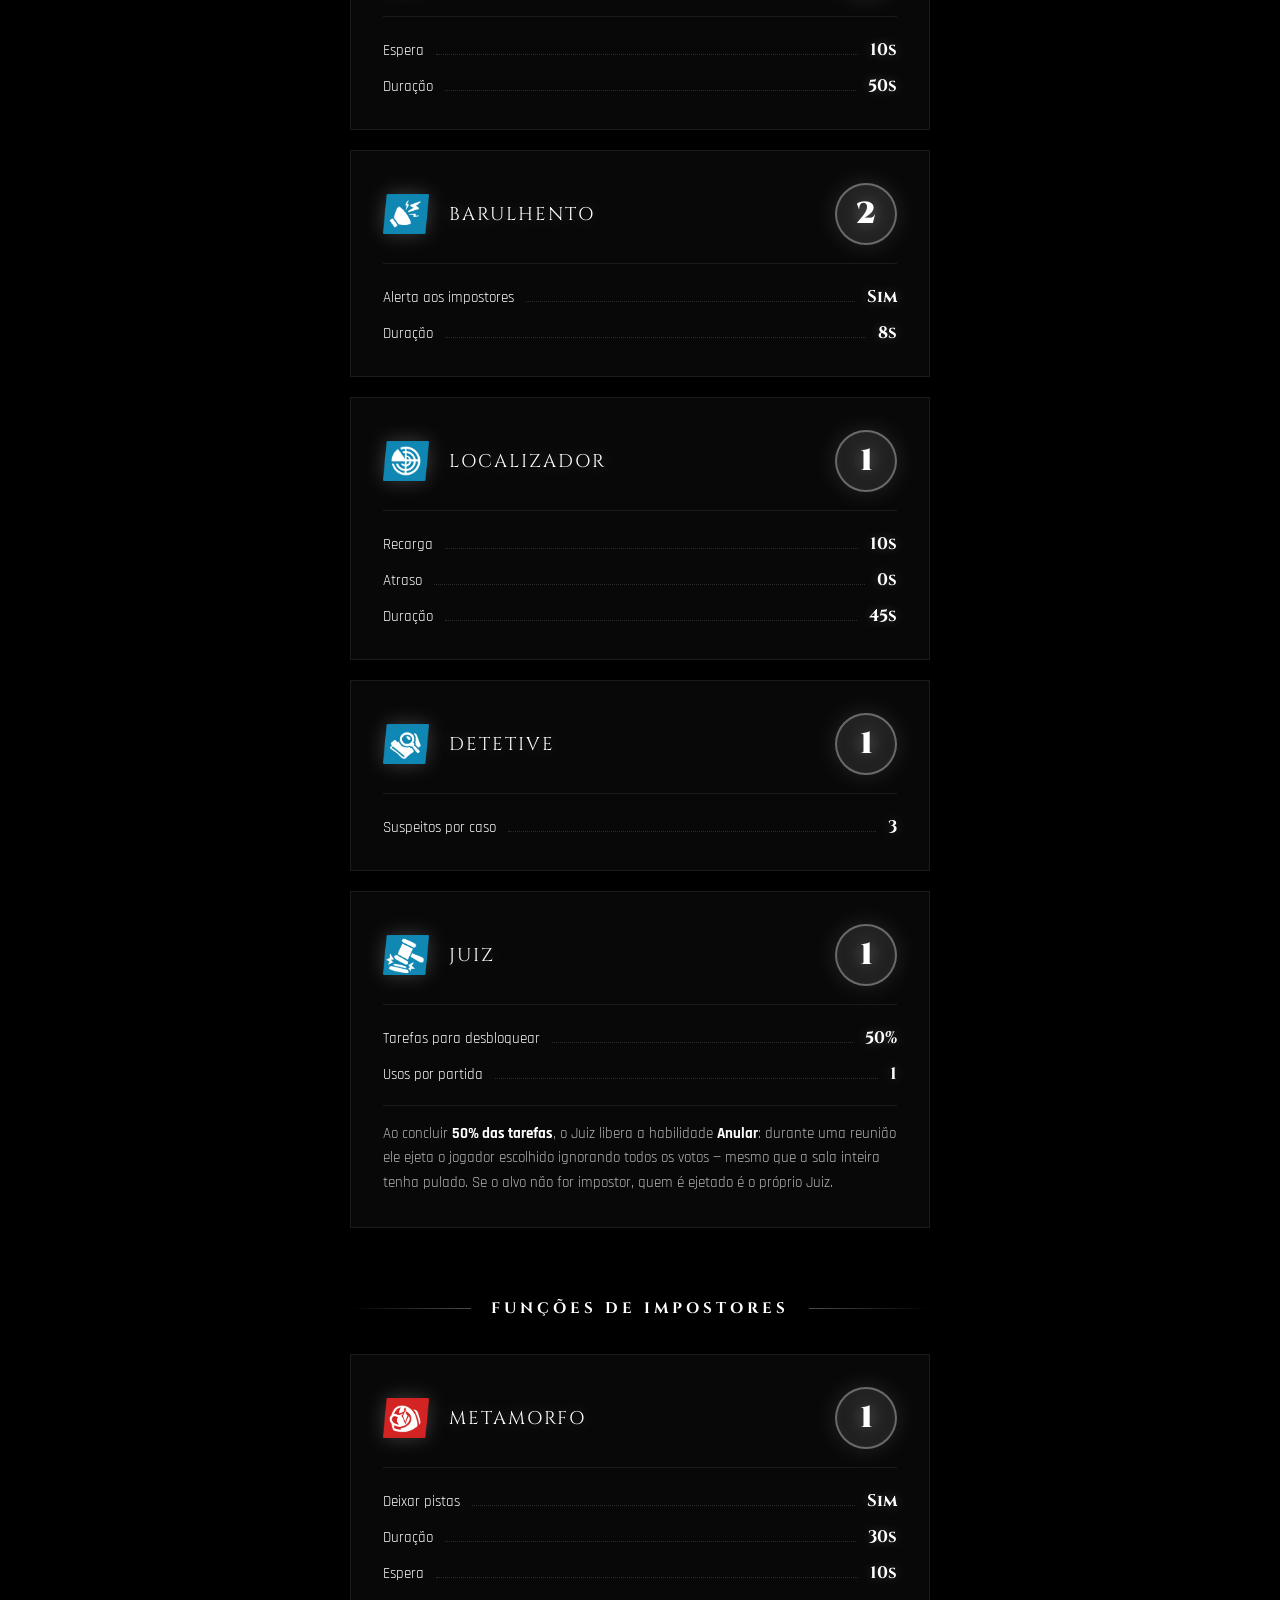
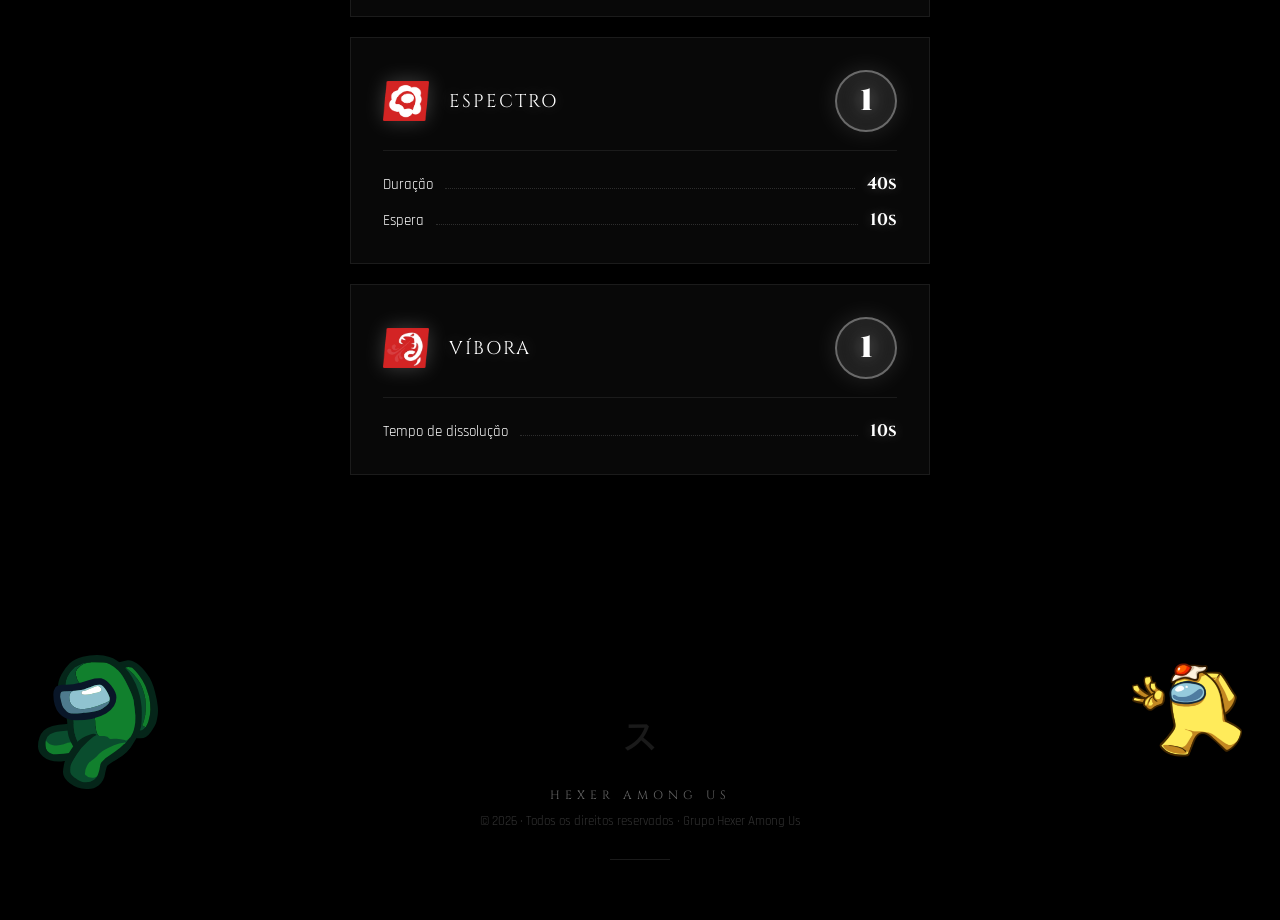
==== commit 97bdedd0: "Add recruitment event page New evento.html page for the Hexer recruitment event (R$50,00 prize), wit" ====
--- a/config.html
+++ b/config.html
@@ -113,6 +113,7 @@
       <li><a href="index.html#sobre">SOBRE</a></li>
       <li><a href="regras.html">REGRAS</a></li>
       <li><a href="config.html">CONFIG</a></li>
+      <li><a href="evento.html">EVENTO</a></li>
       <li><a href="index.html#membros">MEMBROS</a></li>
       <li><a href="index.html#triagem" class="nav-cta">ENTRAR</a></li>
     </ul>
--- a/style.css
+++ b/style.css
@@ -804,6 +804,112 @@
   .spec-item { padding: 14px 16px; }
 }
 
+/* ===== EVENT PAGE ===== */
+.event-prize {
+  display: flex;
+  flex-direction: column;
+  align-items: center;
+  gap: 10px;
+  width: fit-content;
+  margin: -30px auto 80px;
+  padding: 30px 70px;
+  background: rgba(255,255,255,0.04);
+  border: 1px solid rgba(255,255,255,0.25);
+  box-shadow: 0 0 40px rgba(255,255,255,0.08), inset 0 0 30px rgba(255,255,255,0.04);
+  clip-path: polygon(16px 0%, 100% 0%, calc(100% - 16px) 100%, 0% 100%);
+}
+
+.event-prize-label {
+  font-family: var(--font-main);
+  font-size: 0.65rem;
+  letter-spacing: 5px;
+  color: rgba(255,255,255,0.5);
+}
+
+.event-prize-value {
+  font-family: var(--font-main);
+  font-size: clamp(2.6rem, 8vw, 4.5rem);
+  font-weight: 900;
+  line-height: 1;
+  background: linear-gradient(180deg, #ffffff 0%, #c7c7c7 40%, #7a7a7a 55%, #e8e8e8 75%, #9a9a9a 100%);
+  -webkit-background-clip: text;
+  background-clip: text;
+  color: transparent;
+  filter: drop-shadow(0 0 20px rgba(255,255,255,0.25));
+}
+
+.event-about { margin-bottom: 0; }
+
+.about-card p strong { color: white; font-weight: 600; }
+
+.event-rules .rule-content p,
+.event-rules .rule-content li {
+  font-size: 0.95rem;
+  color: rgba(255,255,255,0.6);
+  line-height: 1.7;
+}
+
+.event-rules .rule-content p + p,
+.event-rules .rule-content ul + p { margin-top: 10px; }
+
+.event-rules .rule-content ul {
+  list-style: none;
+  display: flex;
+  flex-direction: column;
+  gap: 6px;
+  margin: 10px 0 0;
+}
+
+.event-rules .rule-content li {
+  position: relative;
+  padding-left: 20px;
+}
+
+.event-rules .rule-content li::before {
+  content: '⬡';
+  position: absolute;
+  left: 0;
+  font-size: 0.7rem;
+  top: 4px;
+  color: rgba(255,255,255,0.4);
+}
+
+.event-rules .rule-content strong { color: white; font-weight: 600; }
+
+.event-rules .rule-content a,
+.ps-content a {
+  color: white;
+  text-underline-offset: 3px;
+}
+
+.event-closing {
+  text-align: center;
+  margin-top: 70px;
+}
+
+.event-closing p {
+  font-family: var(--font-main);
+  font-size: clamp(1.1rem, 3vw, 1.6rem);
+  font-weight: 700;
+  letter-spacing: 2px;
+  color: white;
+  text-shadow: 0 0 20px rgba(255,255,255,0.3);
+}
+
+.event-closing span {
+  display: block;
+  margin-top: 14px;
+  font-family: var(--font-main);
+  font-size: 0.65rem;
+  letter-spacing: 5px;
+  color: rgba(255,255,255,0.4);
+}
+
+@media (max-width: 900px) {
+  .event-prize { padding: 24px 40px; margin-bottom: 60px; }
+  .event-rules .rule-item { padding: 28px 24px; gap: 18px; }
+}
+
 /* ===== ABOUT CARDS ===== */
 .about-grid {
   display: grid;
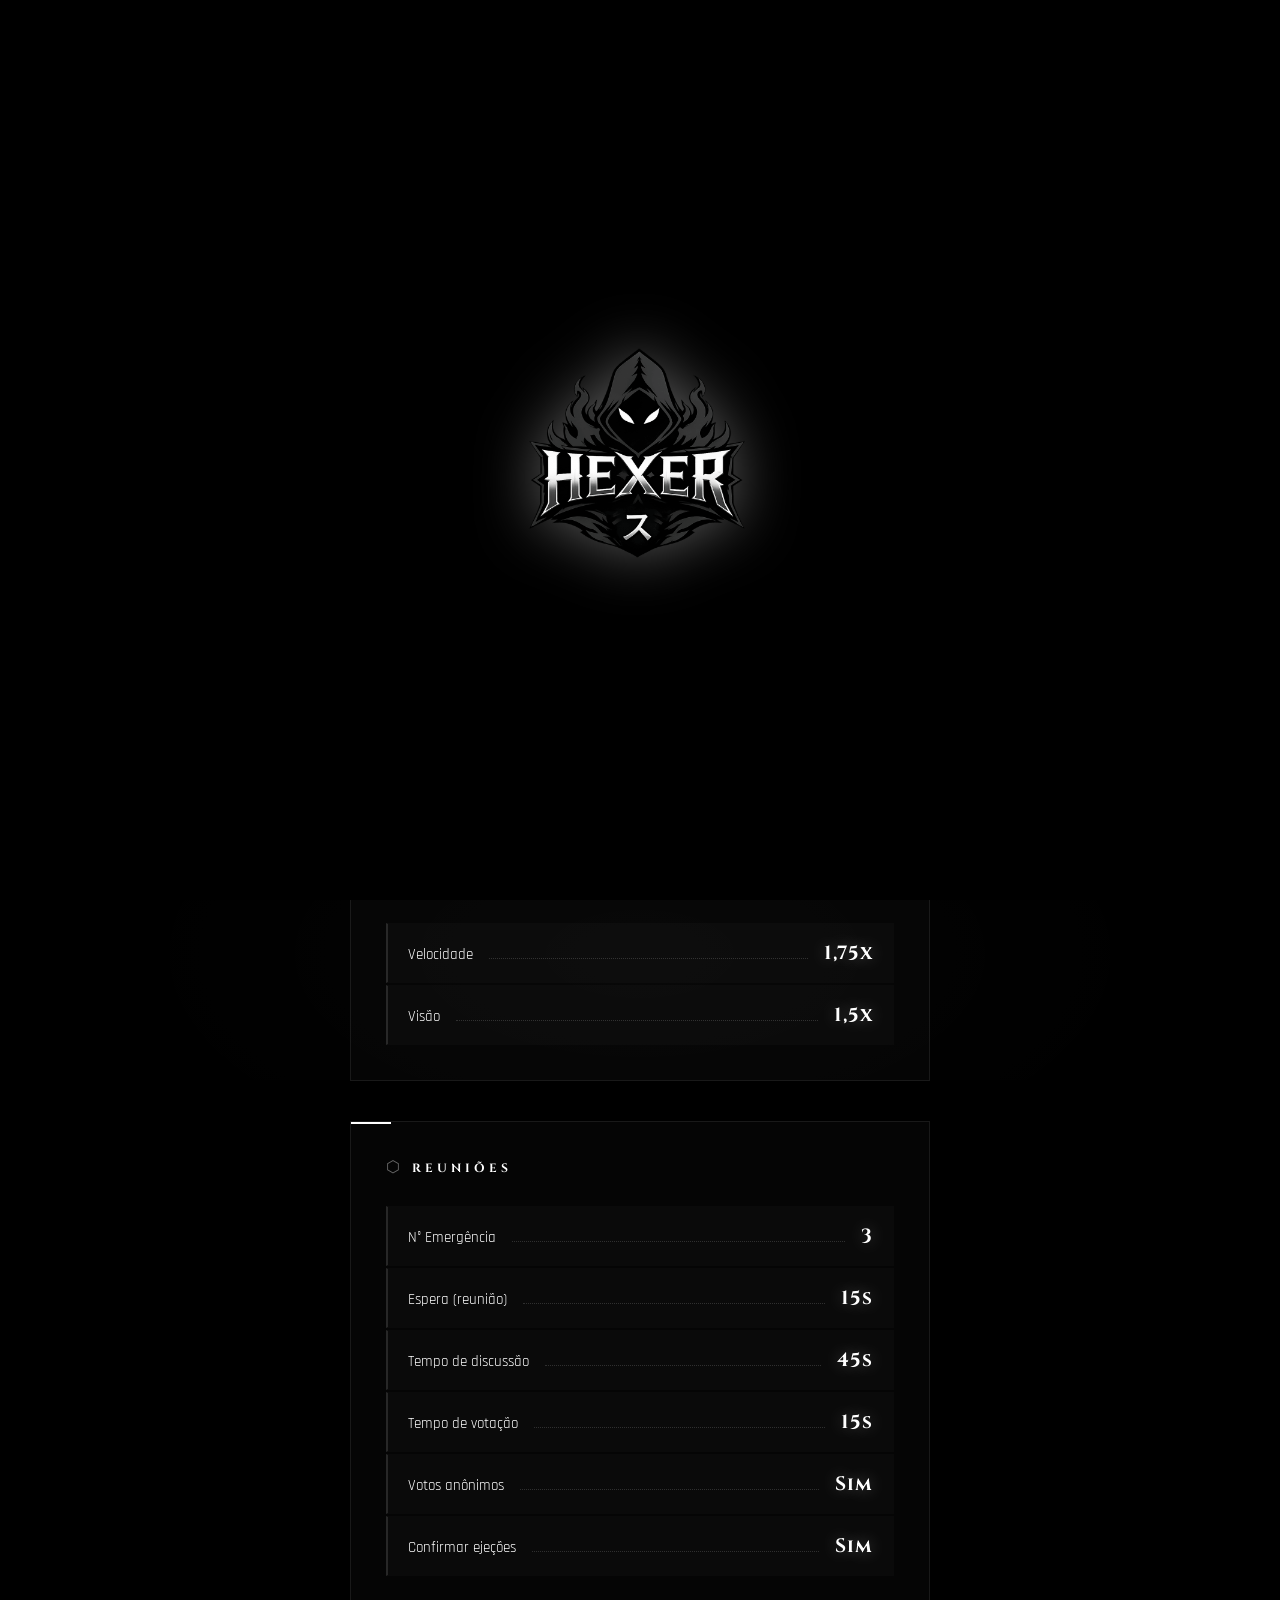
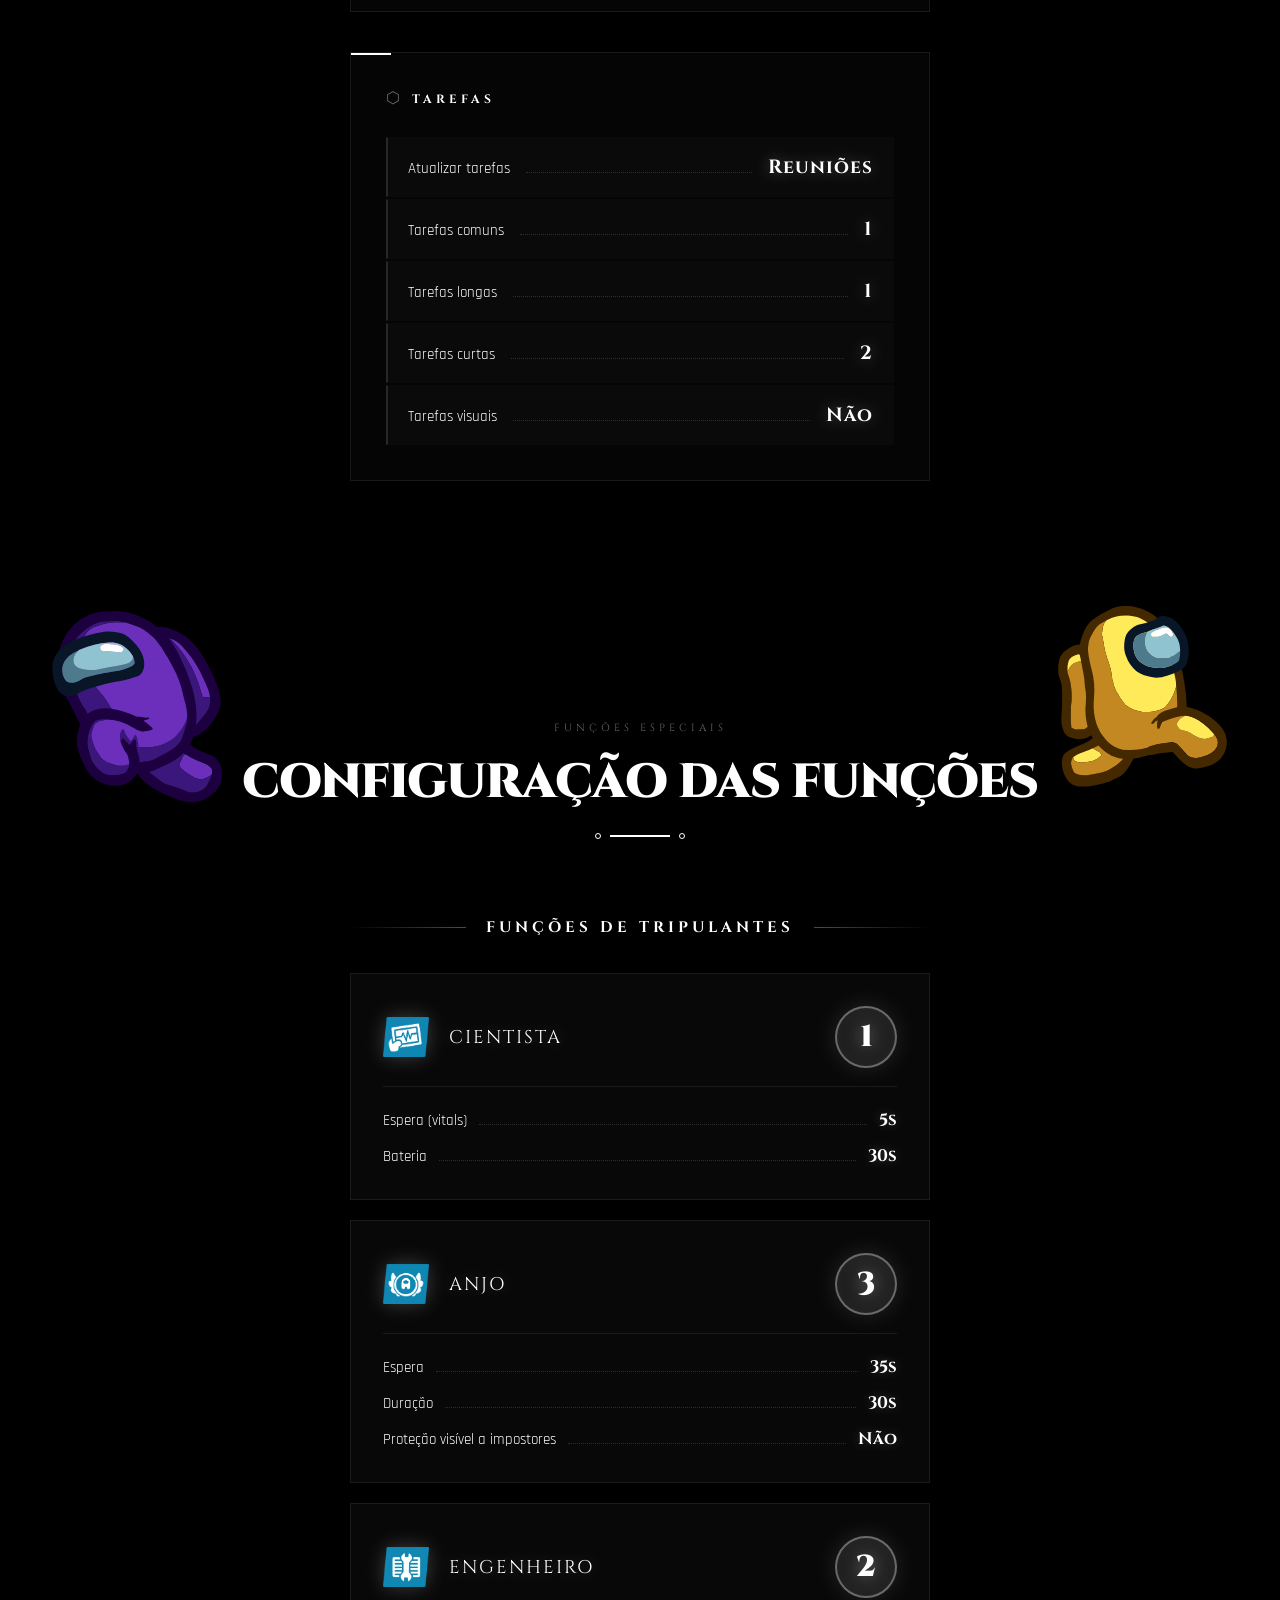
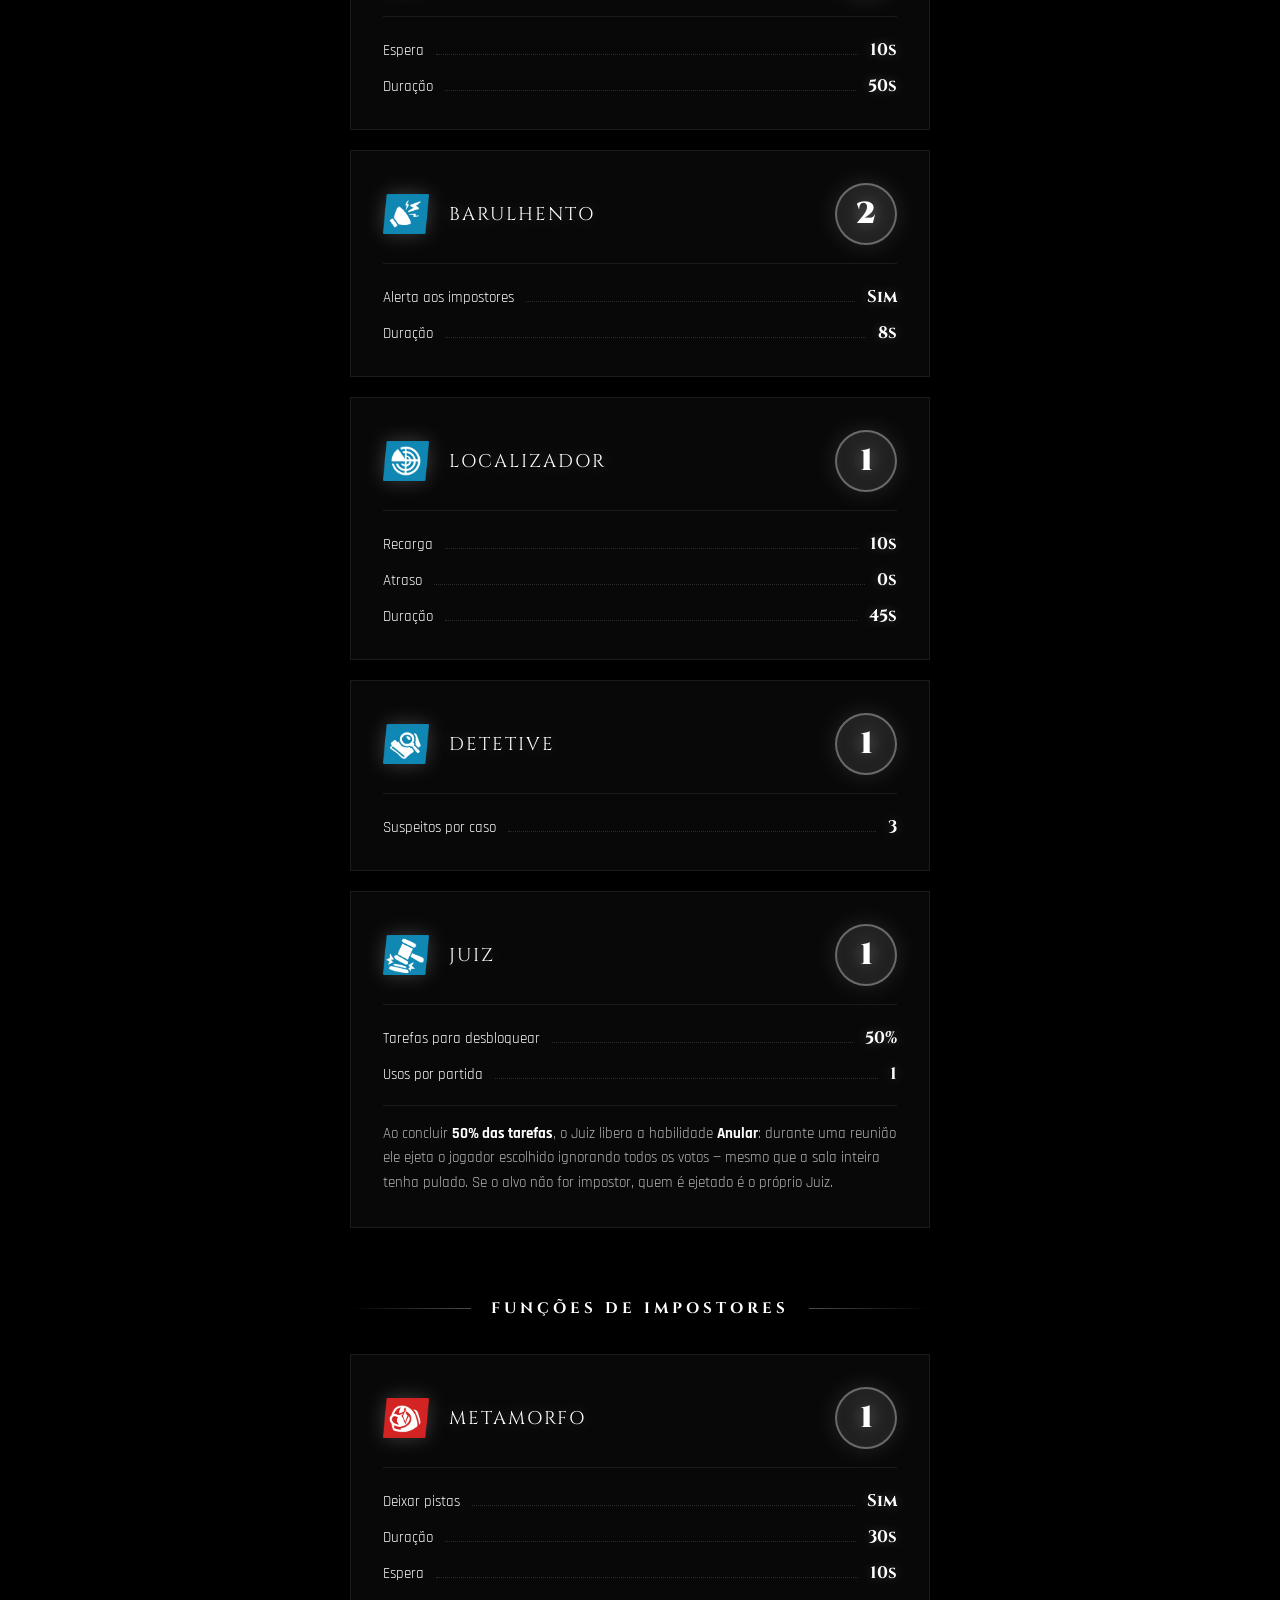
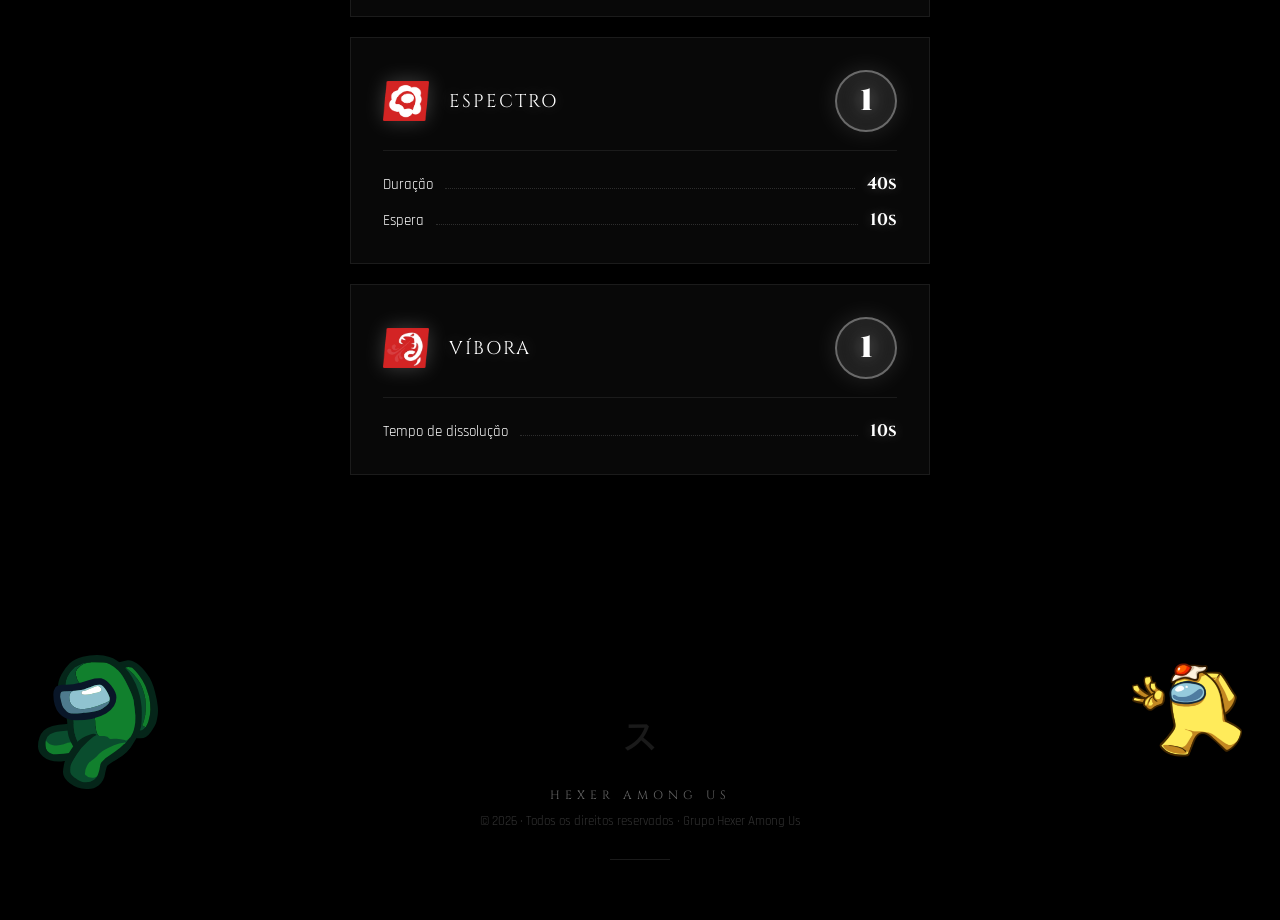
==== commit ea7ed3a2: "Add logo loading screen on first visit Shows the Hexer logo on a black screen when the site is first" ====
--- a/config.html
+++ b/config.html
@@ -35,6 +35,11 @@
   <link rel="preconnect" href="https://fonts.gstatic.com" crossorigin>
   <link href="https://fonts.googleapis.com/css2?family=Cinzel:wght@400;600;700;900&family=Metal+Mania&family=Rajdhani:wght@300;400;600;700&display=swap" rel="stylesheet">
   <link rel="stylesheet" href="style.css" />
+
+  <!-- Tela de carregamento: só aparece na primeira página aberta na visita -->
+  <script>
+    try { if (!sessionStorage.getItem('hexer-intro')) document.documentElement.classList.add('loading'); } catch (e) {}
+  </script>
 
   <!-- Dados estruturados (Schema.org) -->
   <script type="application/ld+json">
@@ -97,6 +102,11 @@
 </head>
 <body>
 
+  <!-- Tela de carregamento -->
+  <div class="loader" id="loader" aria-hidden="true">
+    <img src="logo.png" alt="" class="loader-logo" />
+  </div>
+
   <!-- Névoa de fundo -->
   <div class="fog"></div>
 
--- a/style.css
+++ b/style.css
@@ -19,6 +19,71 @@
 
 html { scroll-behavior: smooth; }
 
+/* ===== TELA DE CARREGAMENTO ===== */
+.loader { display: none; }
+
+html.loading { overflow: hidden; }
+
+.loading .loader,
+.loader.hide {
+  position: fixed;
+  inset: 0;
+  z-index: 1000;
+  display: flex;
+  align-items: center;
+  justify-content: center;
+  background: var(--black);
+  transition: opacity 0.9s ease, visibility 0.9s;
+}
+
+.loader.hide {
+  opacity: 0;
+  visibility: hidden;
+  pointer-events: none;
+}
+
+.loader-logo {
+  width: min(56vw, 240px);
+  height: auto;
+  opacity: 0;
+}
+
+/* Mesma entrada do amongus.com: surge do nada crescendo de 90% para 100% */
+.loader.show .loader-logo {
+  animation: loaderAppear 2.2s cubic-bezier(0.42, 0, 0.17, 1) forwards;
+}
+
+.loader.hide .loader-logo {
+  animation: loaderExit 0.9s ease forwards;
+}
+
+@keyframes loaderAppear {
+  from { opacity: 0; transform: scale(0.9); filter: drop-shadow(0 0 0 rgba(255,255,255,0)); }
+  to { opacity: 1; transform: scale(1); filter: drop-shadow(0 0 30px rgba(255,255,255,0.35)); }
+}
+
+@keyframes loaderExit {
+  from { opacity: 1; transform: scale(1); filter: drop-shadow(0 0 30px rgba(255,255,255,0.35)); }
+  to { opacity: 1; transform: scale(1.06); filter: drop-shadow(0 0 30px rgba(255,255,255,0.35)); }
+}
+
+/* Segura as animações do site até a tela de carregamento sair */
+html.loading body > :not(.loader),
+html.loading body > :not(.loader) * {
+  animation-play-state: paused !important;
+}
+
+/* Quem pede menos movimento vê a logo só esmaecer, sem o zoom */
+@media (prefers-reduced-motion: reduce) {
+  .loader.show .loader-logo { animation-name: loaderFade; }
+  .loader.hide .loader-logo { animation: none; opacity: 1; filter: drop-shadow(0 0 30px rgba(255,255,255,0.35)); }
+}
+
+@keyframes loaderFade {
+  from { opacity: 0; filter: drop-shadow(0 0 0 rgba(255,255,255,0)); }
+  to { opacity: 1; filter: drop-shadow(0 0 30px rgba(255,255,255,0.35)); }
+}
+
 /* ===== CREWMATE DECOR ===== */
 .crewmate-decor {
   position: absolute;
